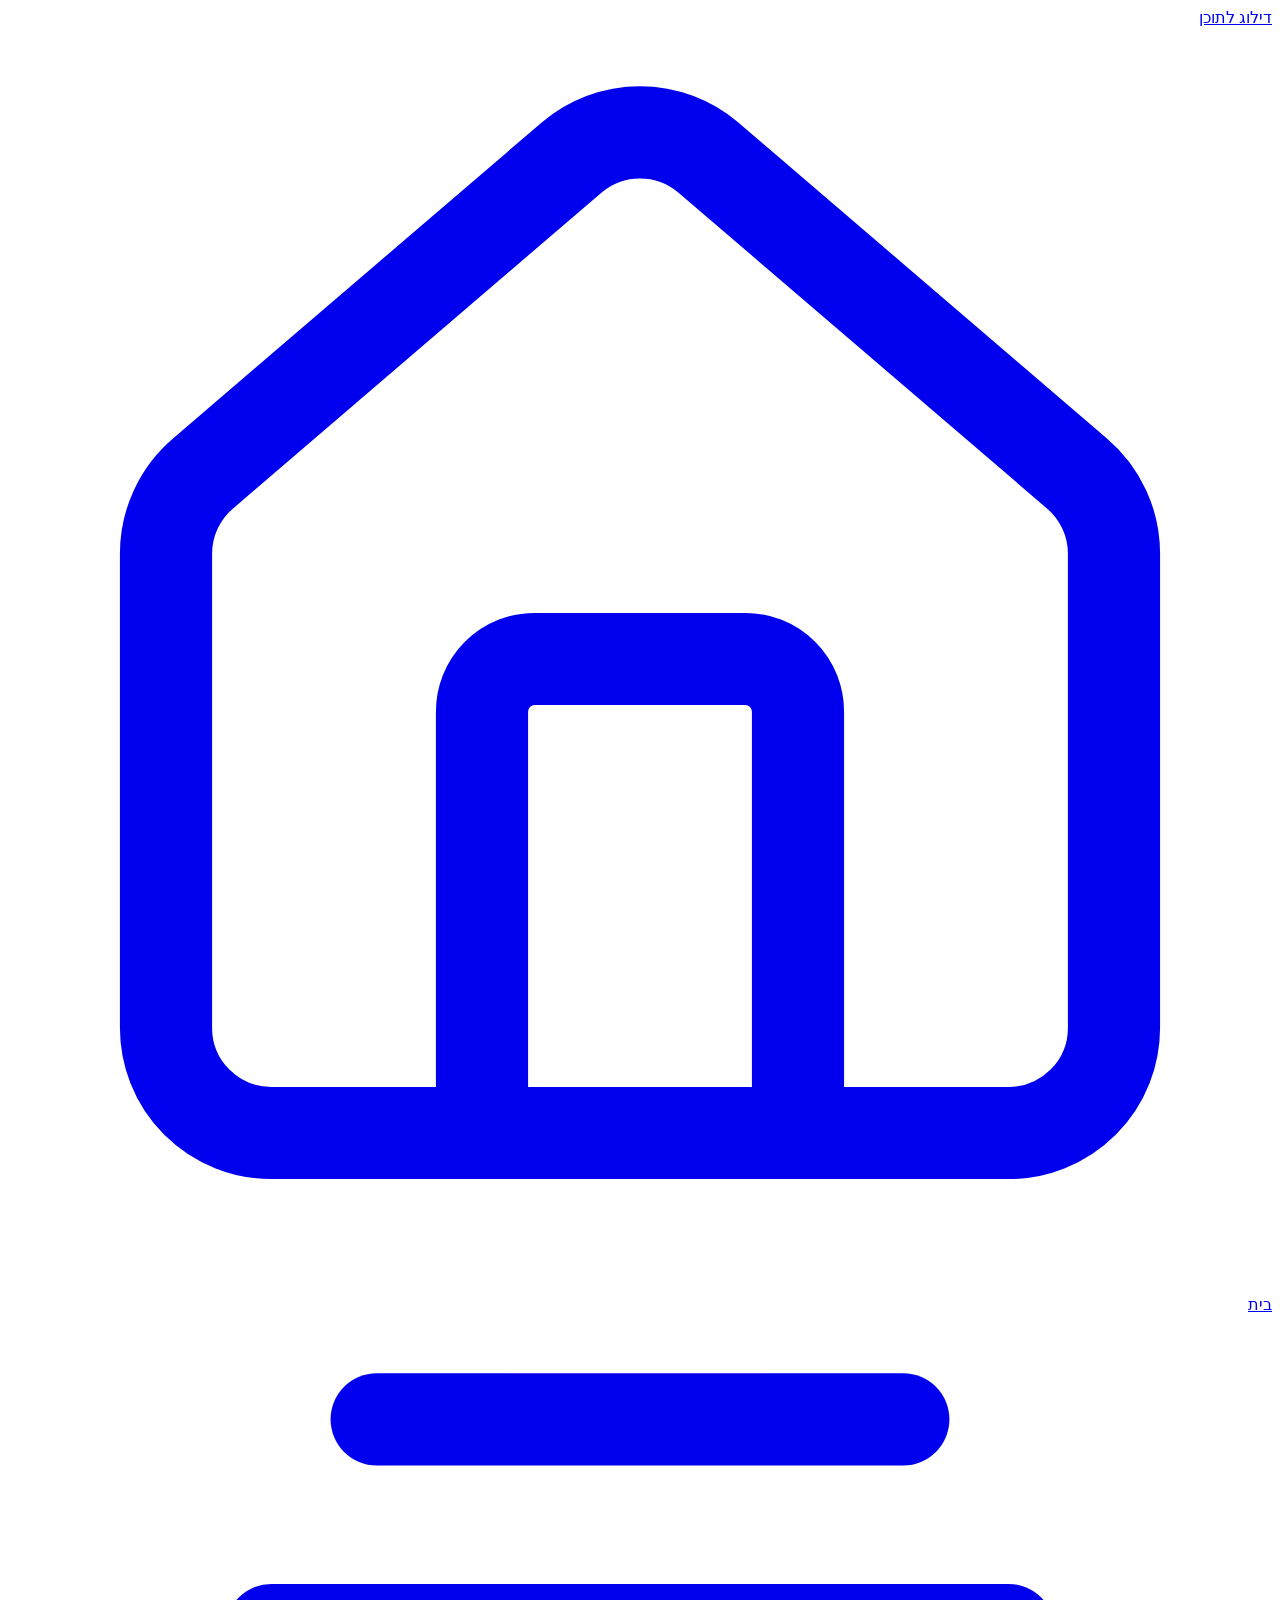
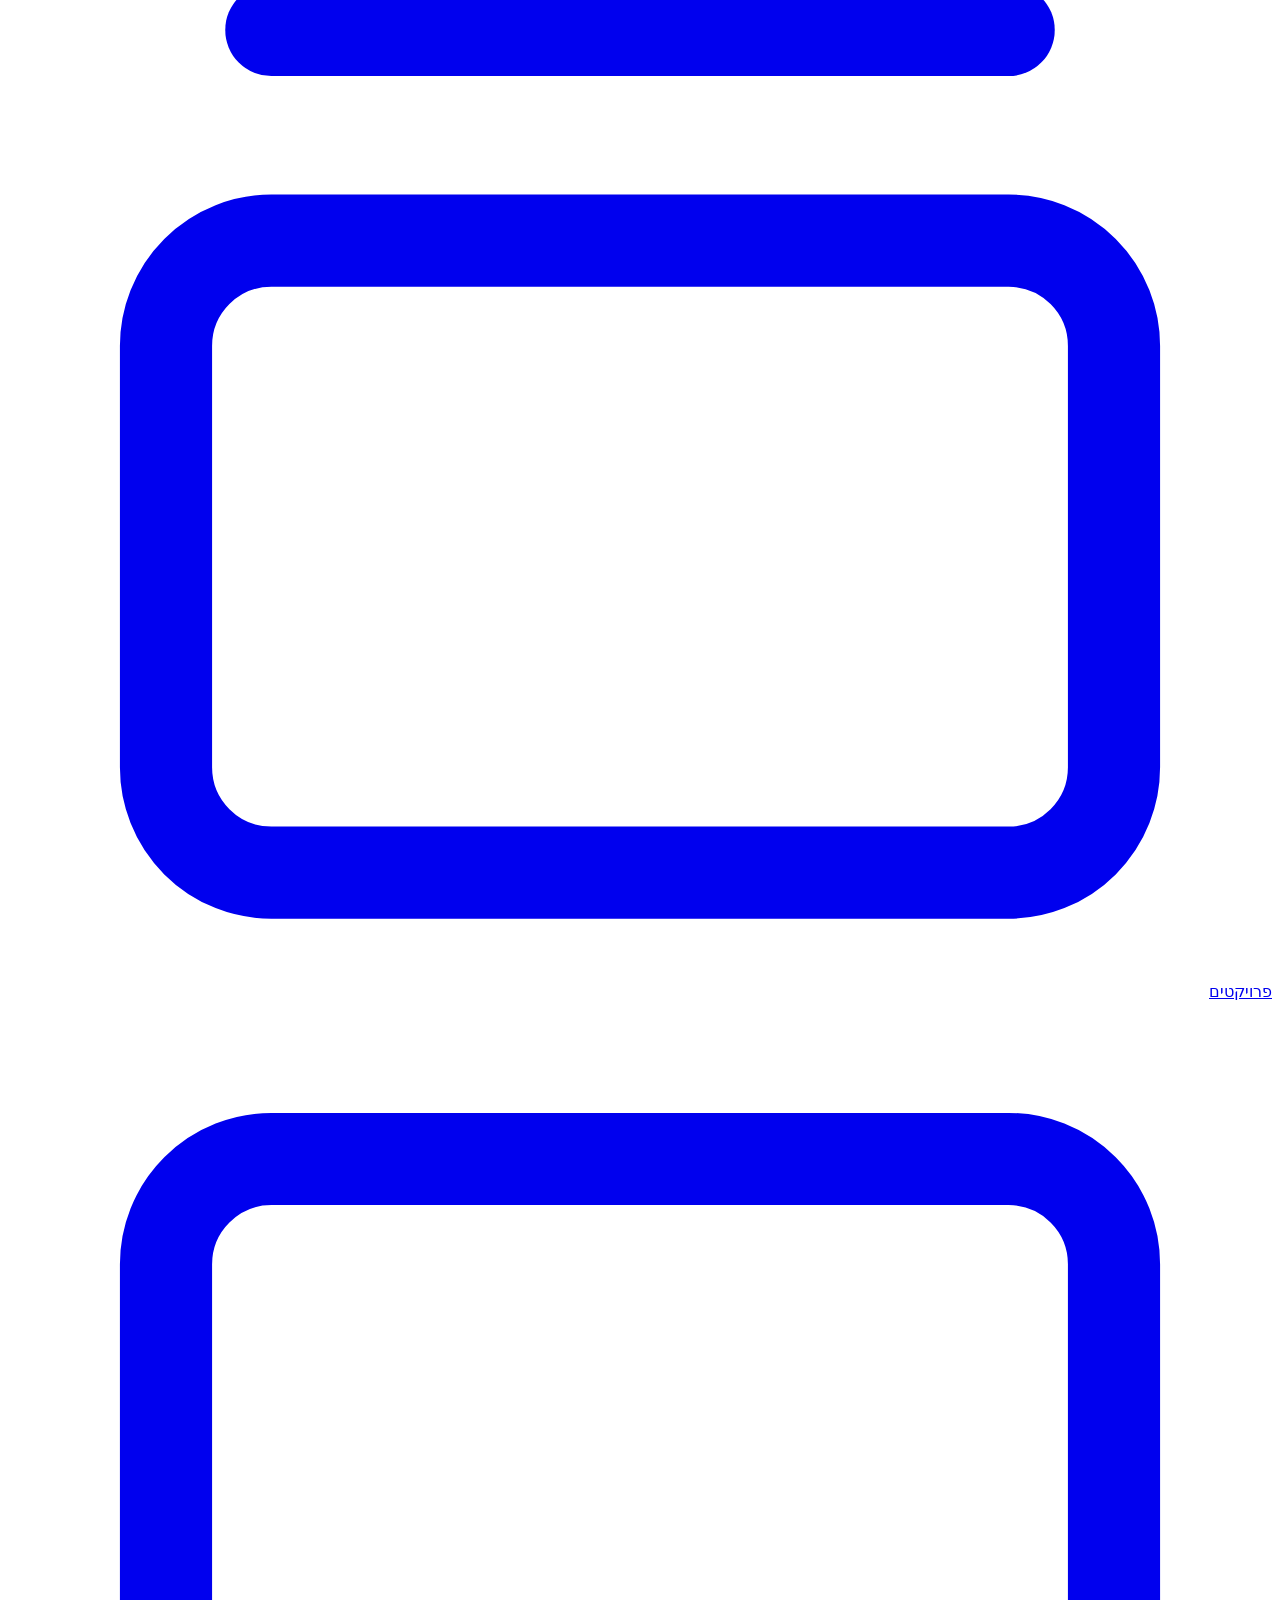
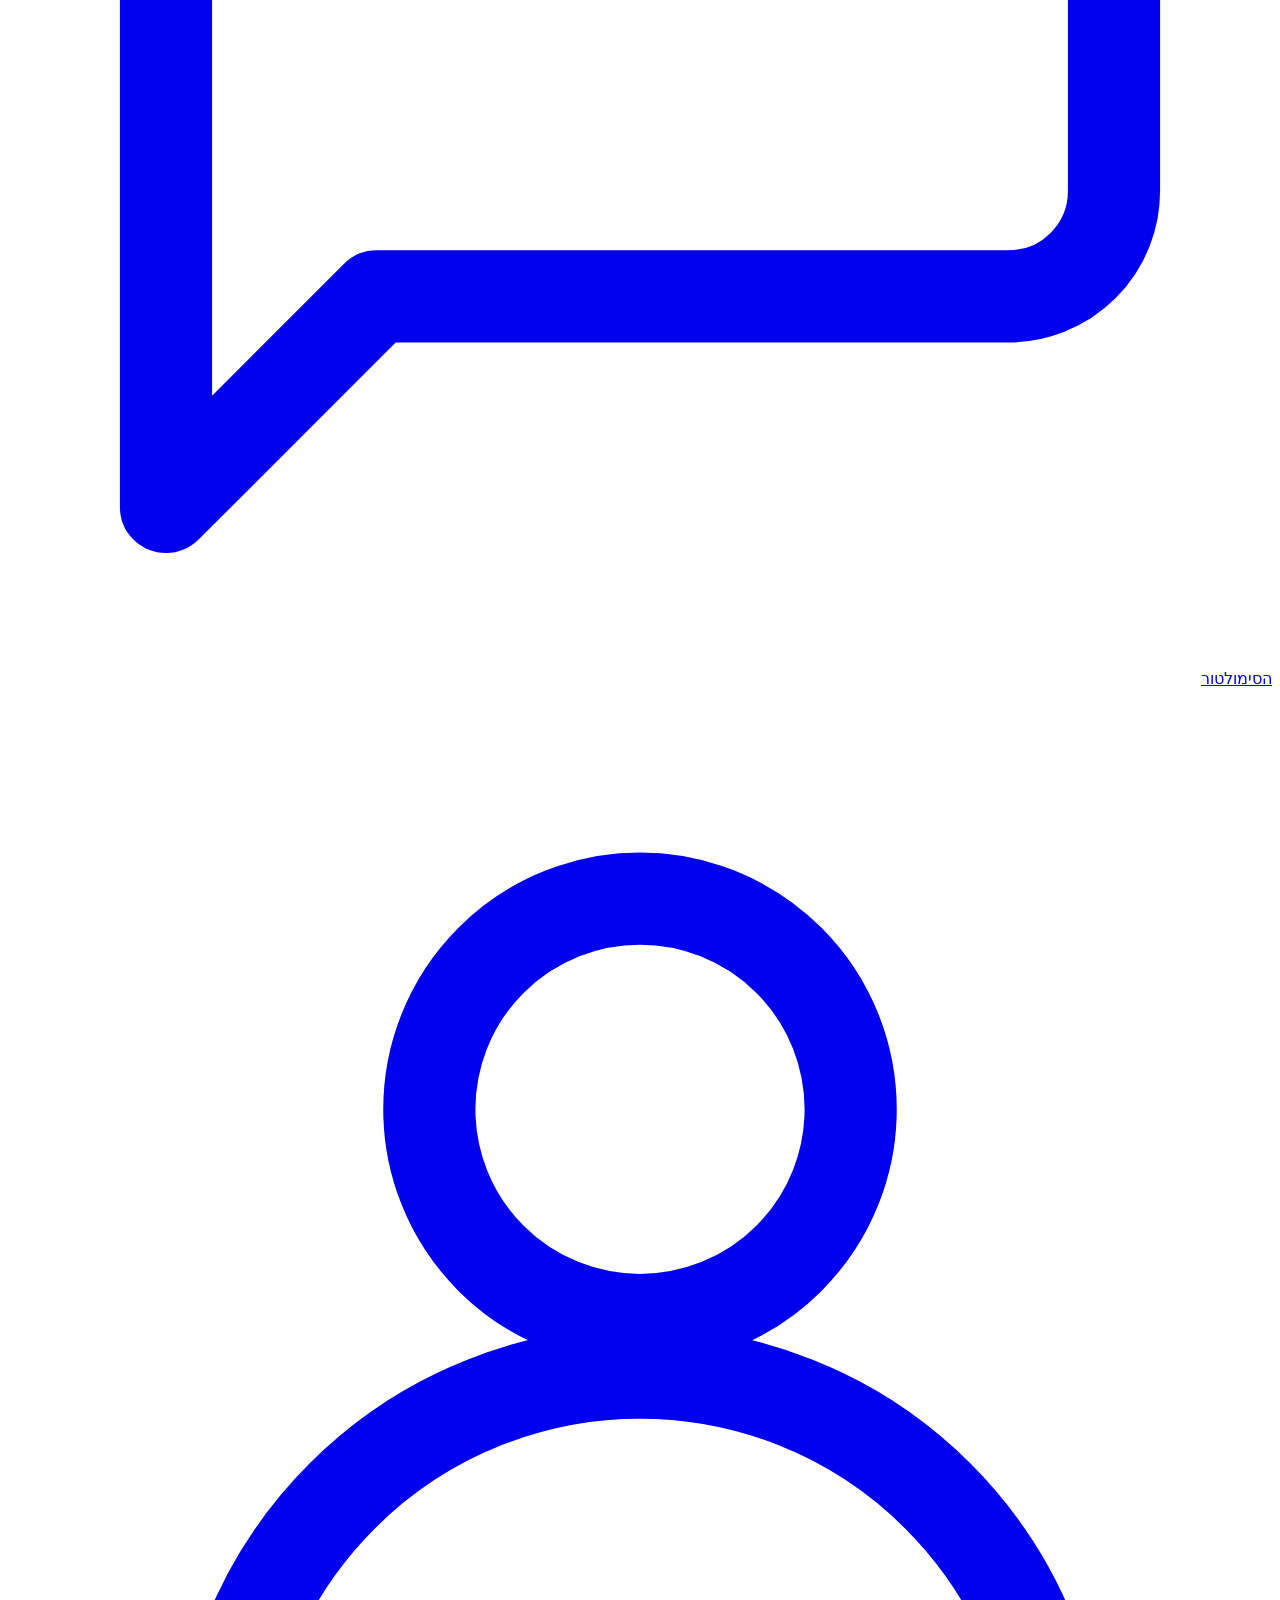
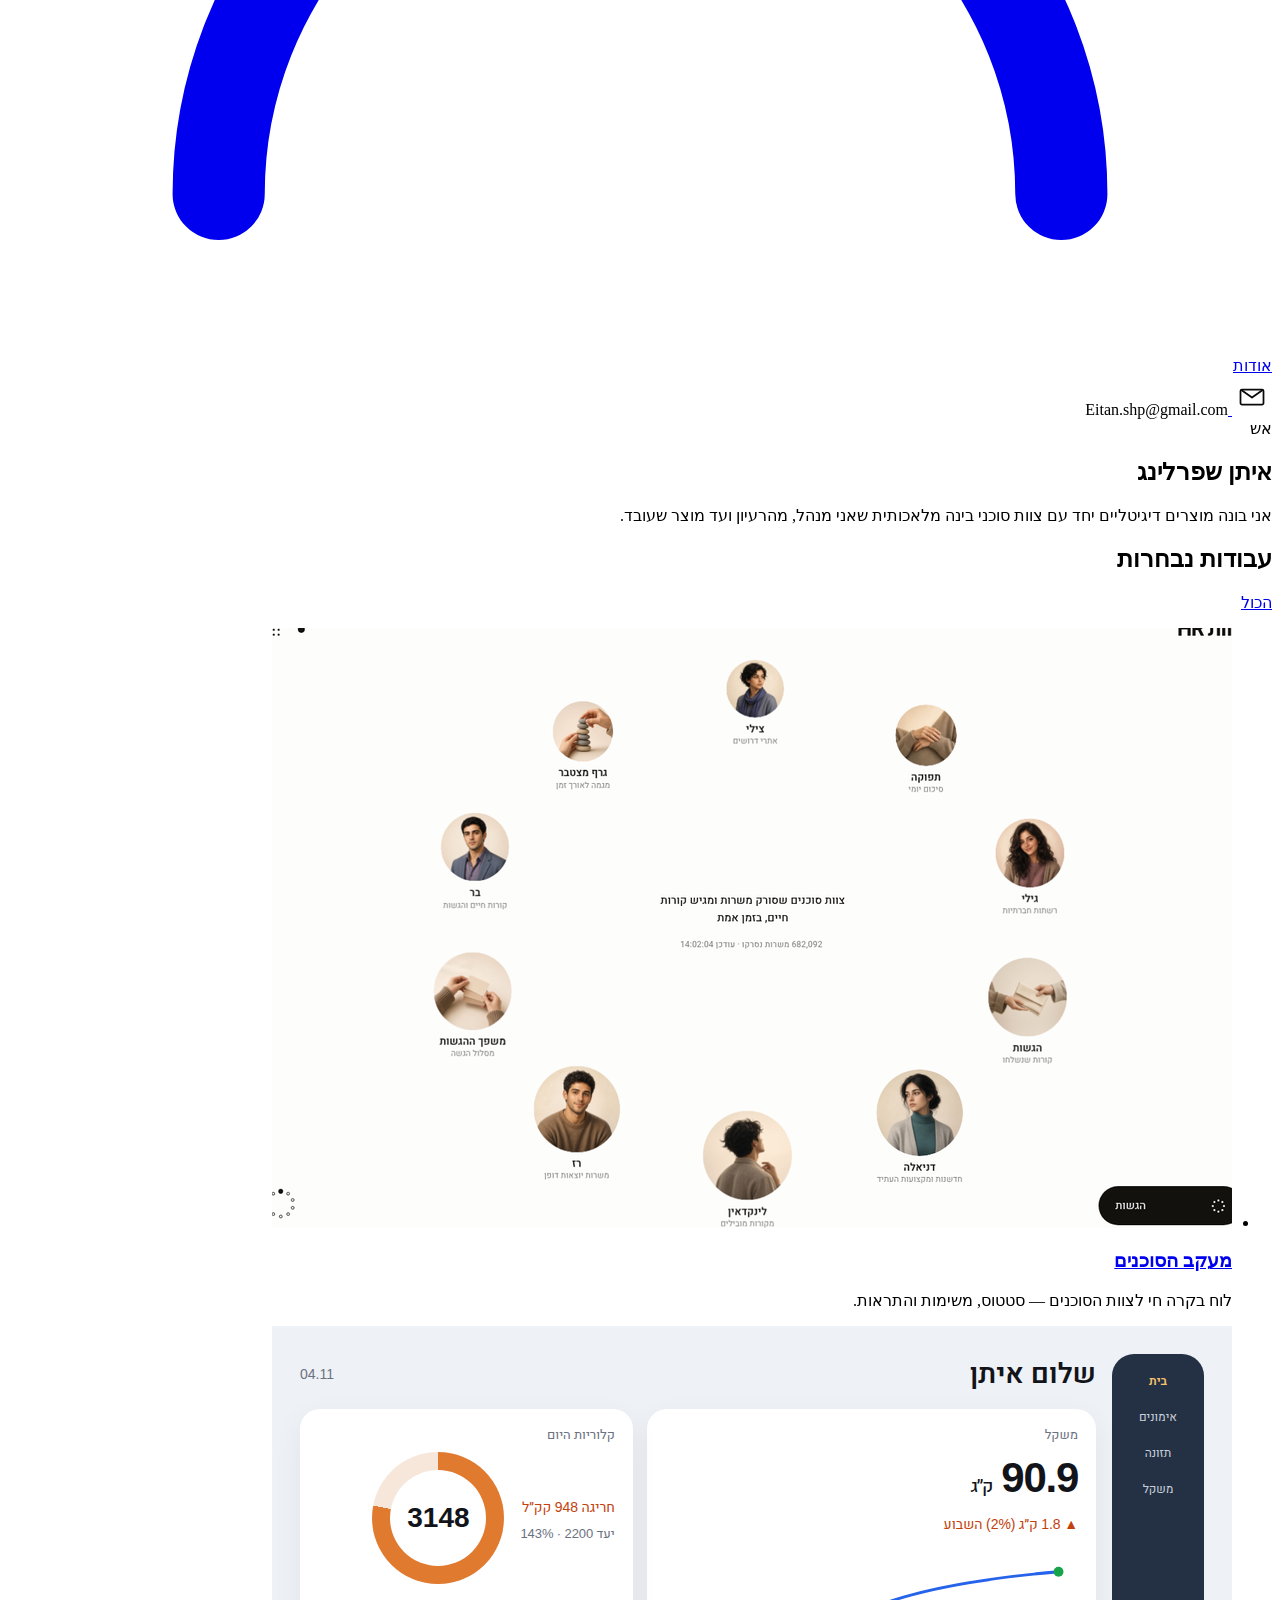
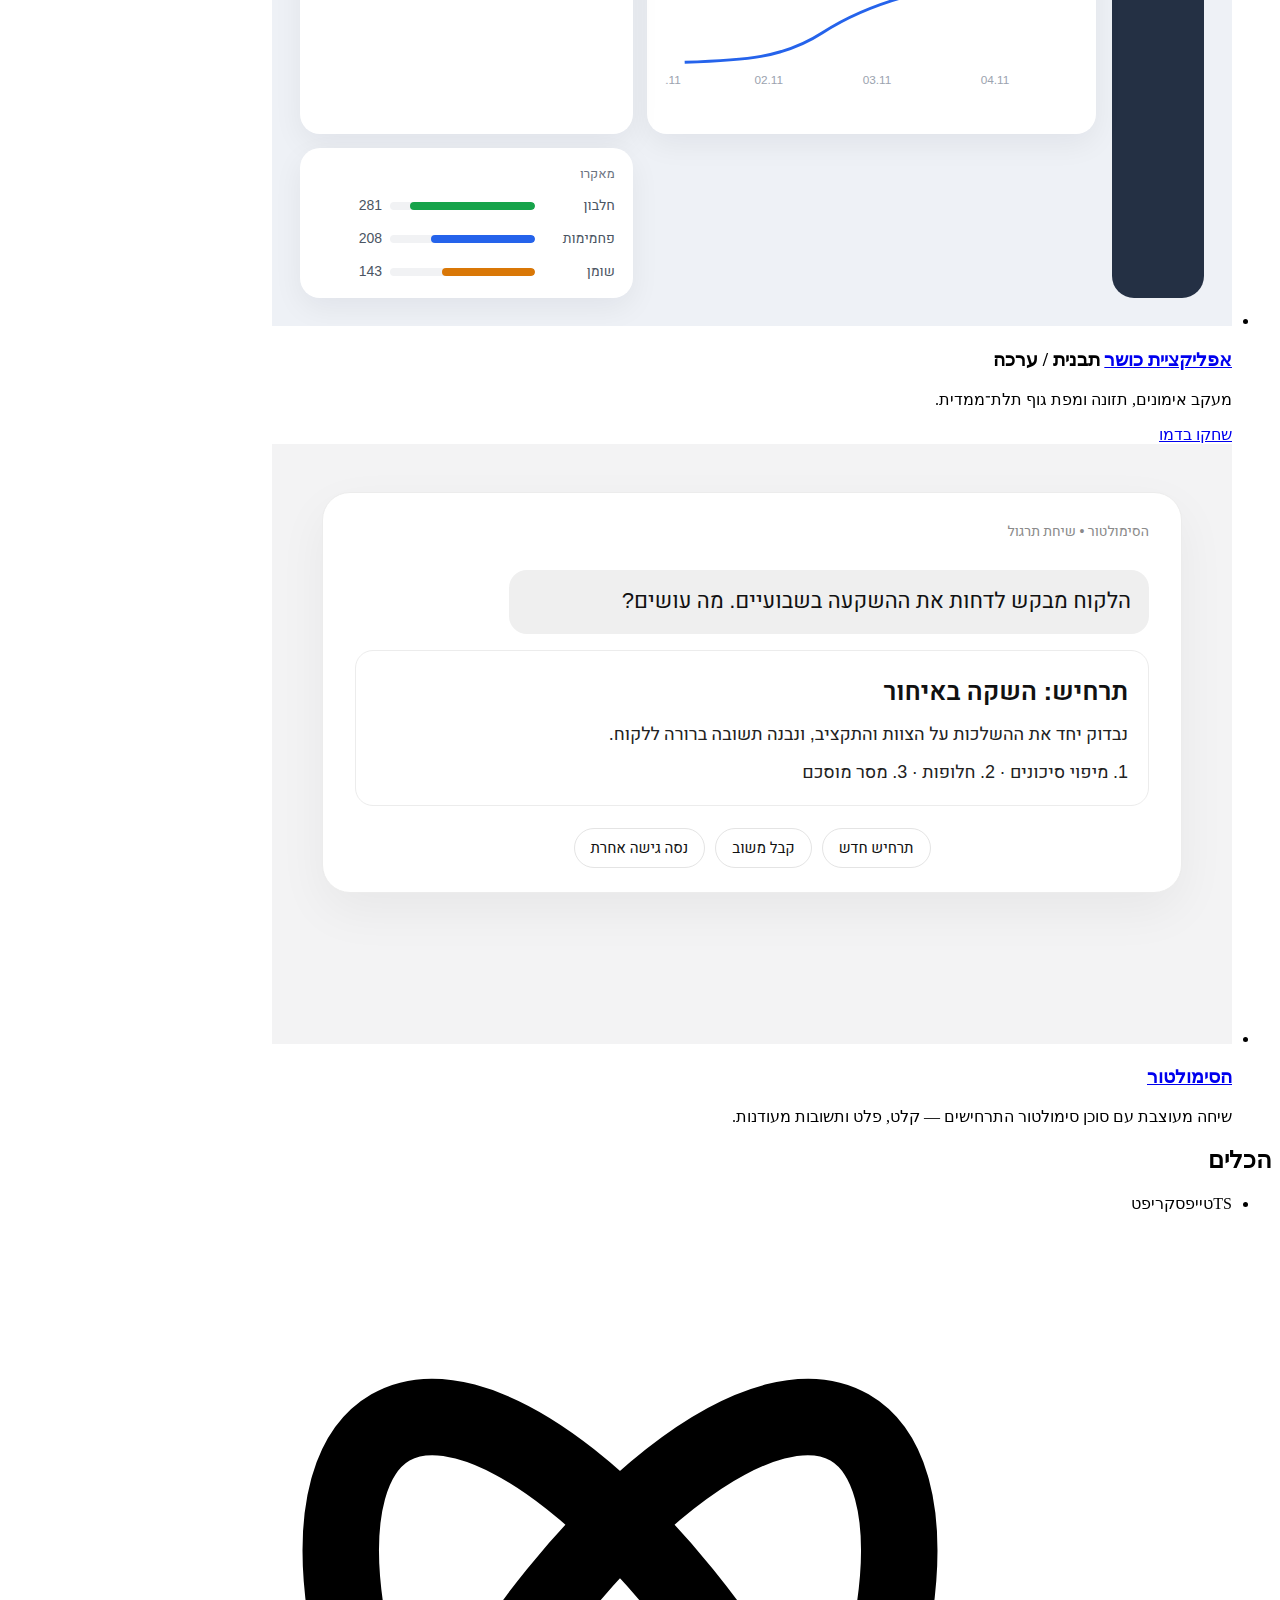
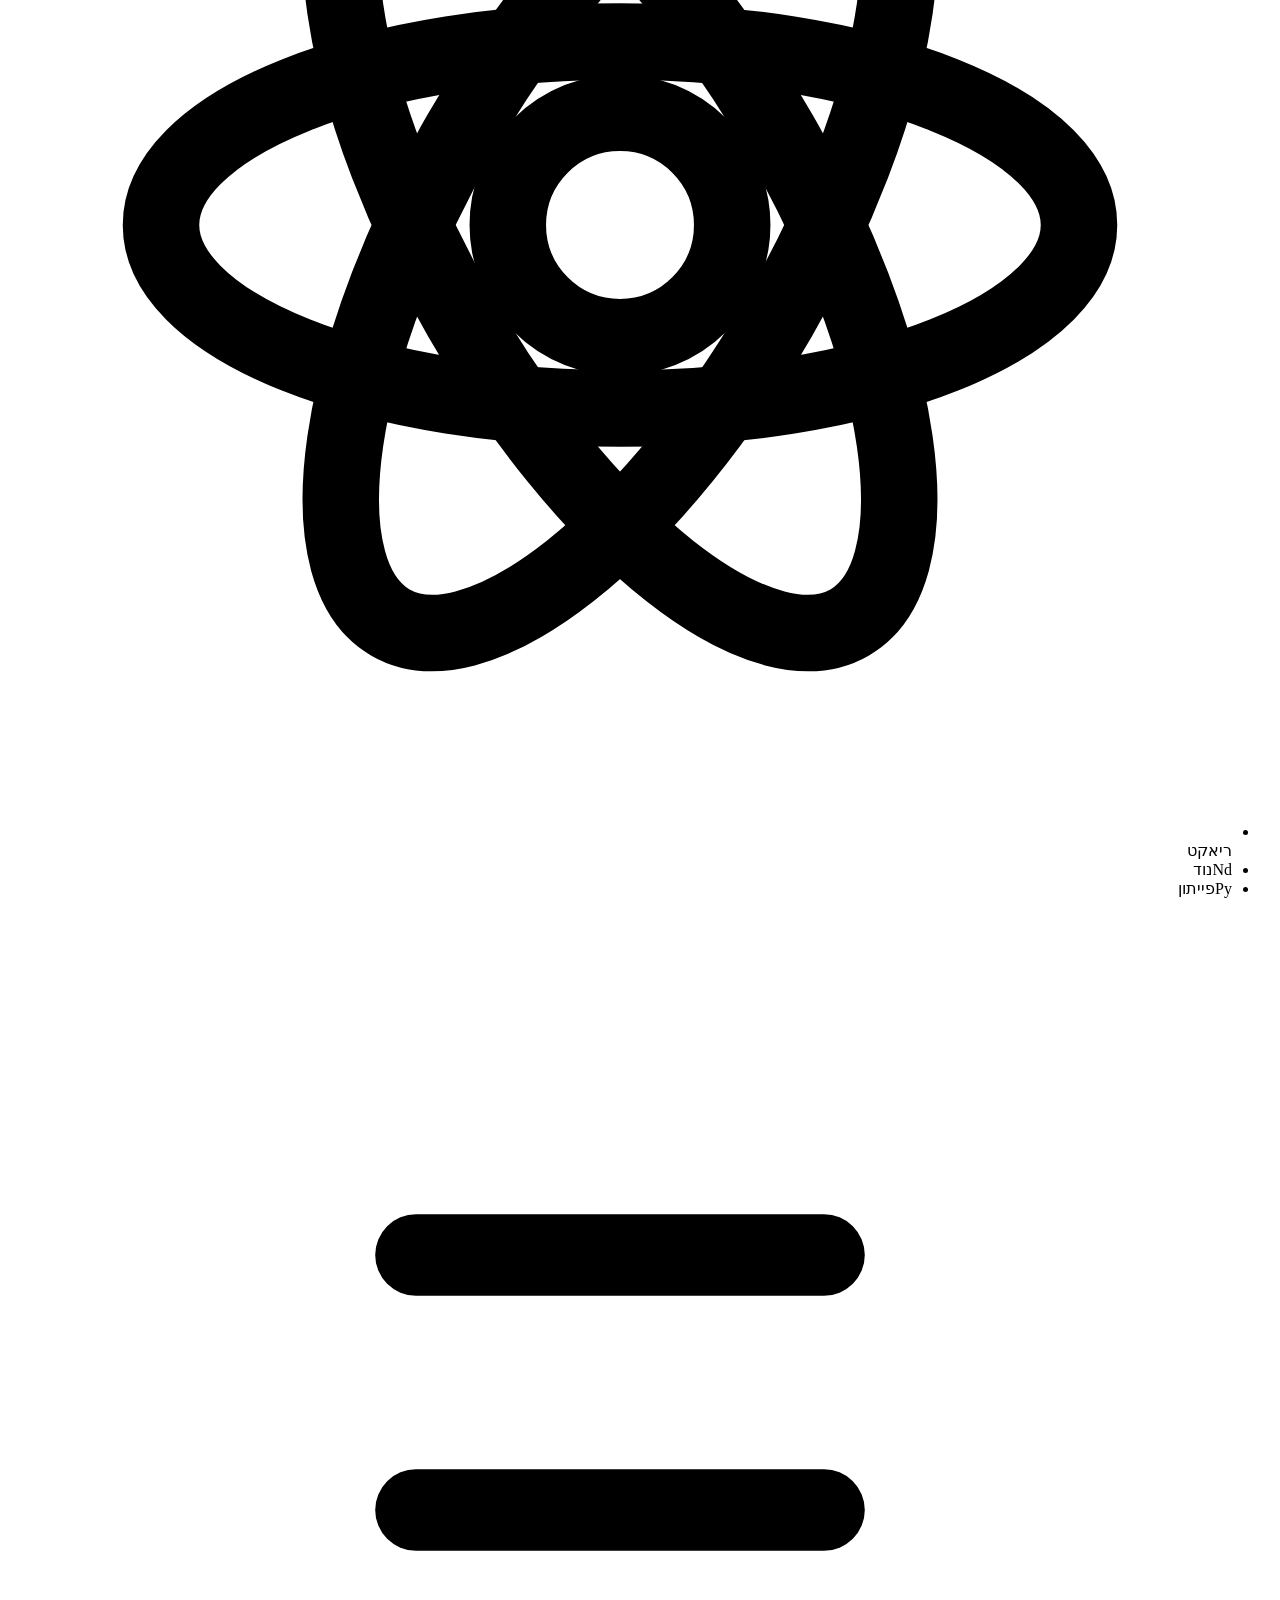
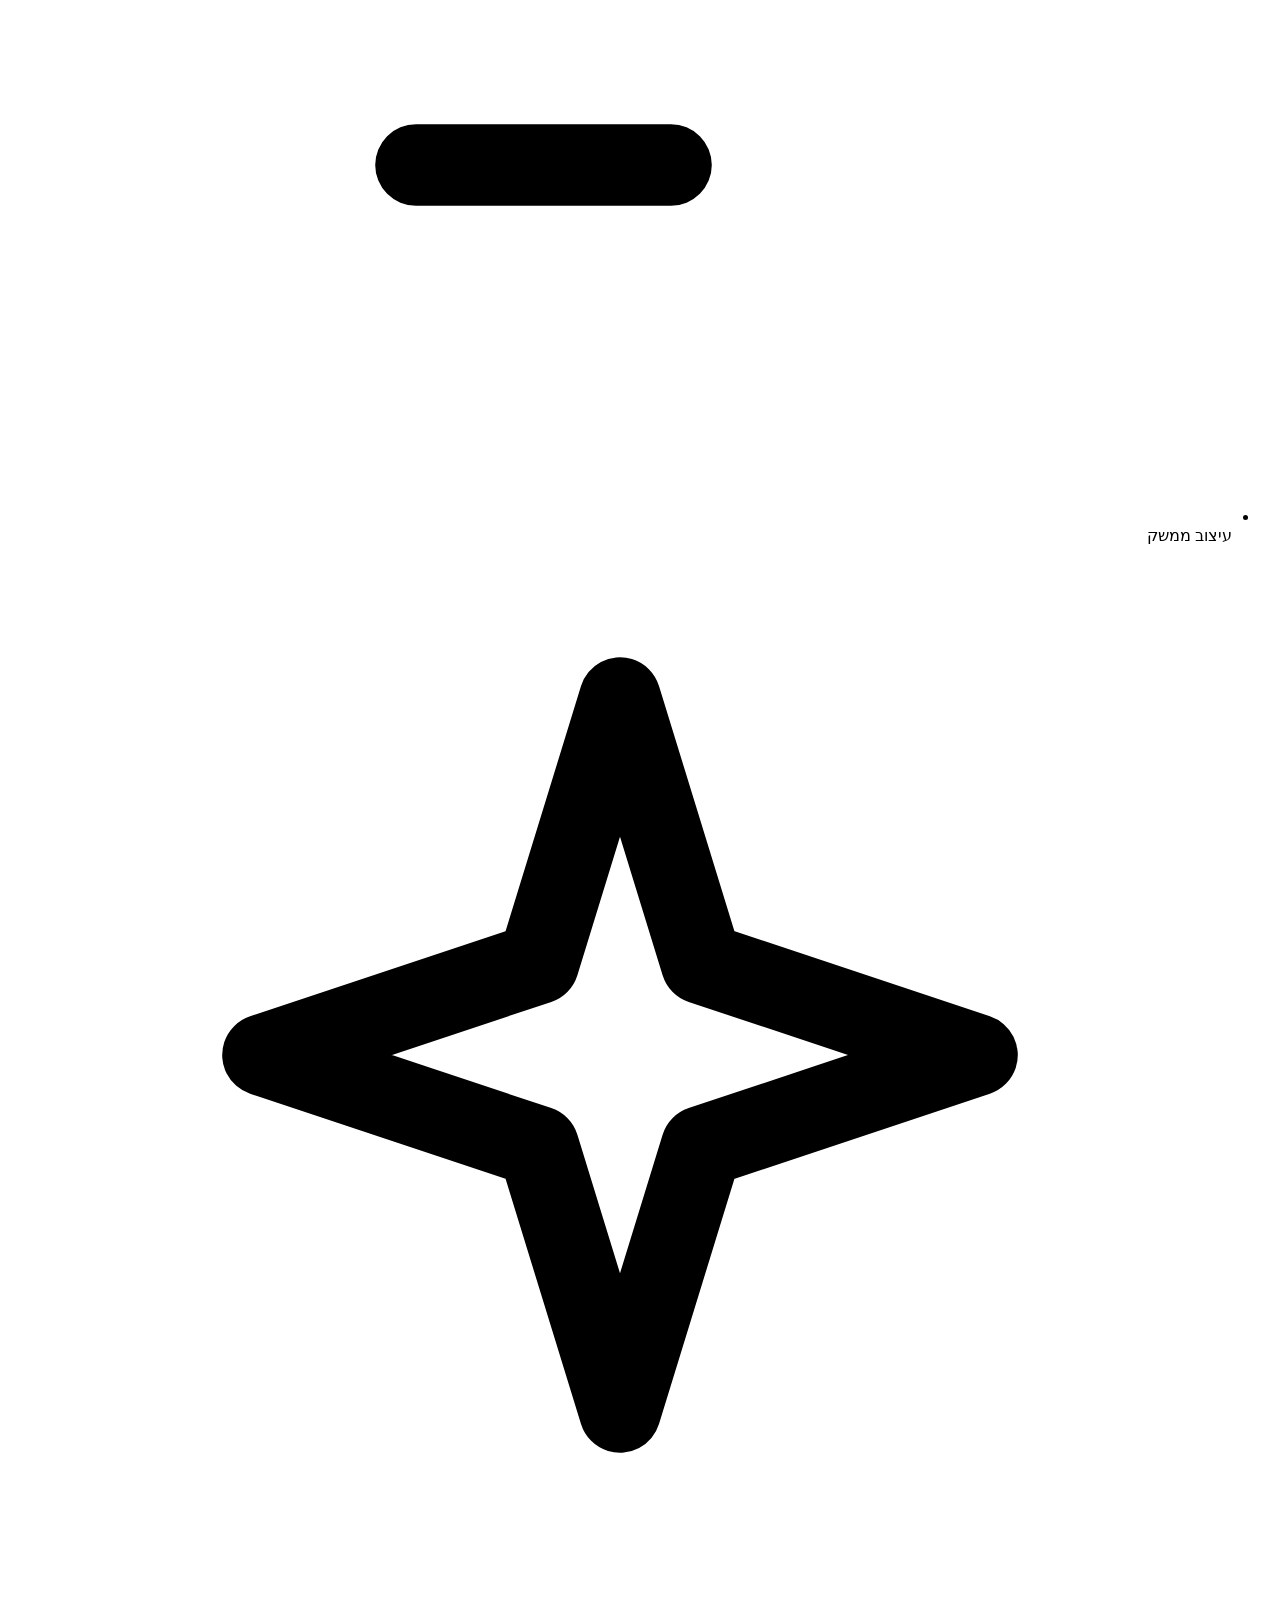
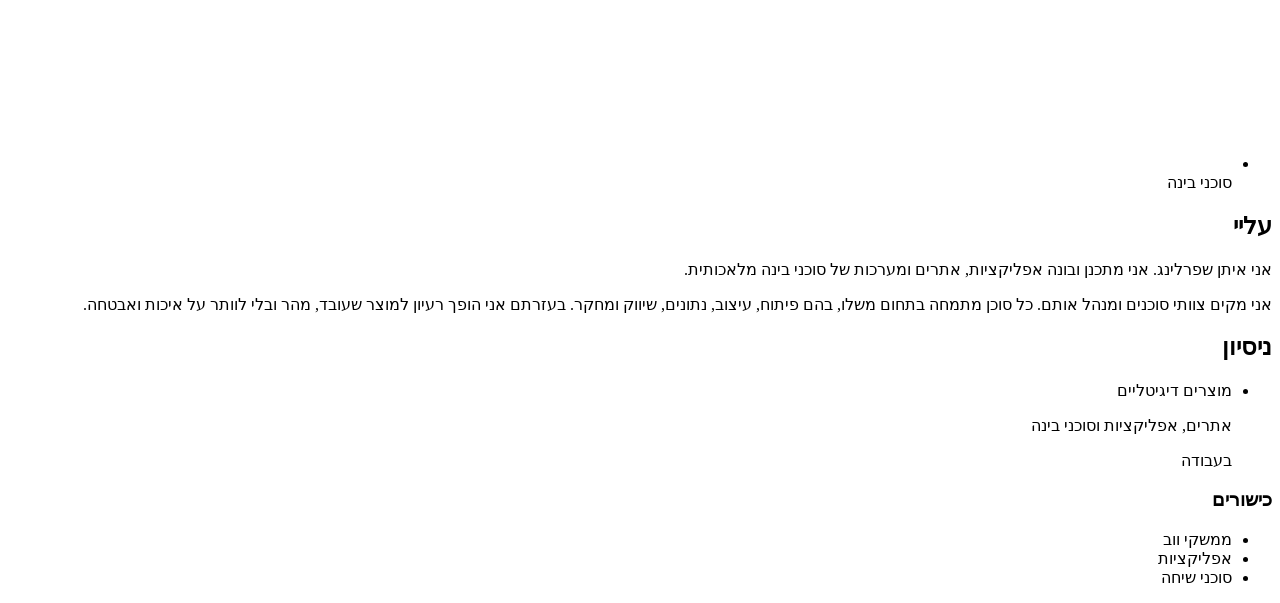
==== index.html @ bb1f28a6 "Widen layout from 900px and swap the header mail icon Use the approved white rounded-square mail mar" ====
<!DOCTYPE html>
<html lang="he" dir="rtl">
<head>
  <meta charset="utf-8">
  <meta name="viewport" content="width=device-width, initial-scale=1">
  <title>איתן שפרלינג</title>
  <meta name="description" content="אני בונה מוצרים דיגיטליים יחד עם צוות סוכני בינה מלאכותית שאני מנהל, מהרעיון ועד מוצר שעובד.">
  <meta name="theme-color" content="#FAFAFA">
  <link rel="icon" href="favicon.svg" type="image/svg+xml">
  <script type="module" crossorigin src="/eitan-portfolio/assets/main-FEd6vdPr.js"></script>
  <link rel="stylesheet" crossorigin href="/eitan-portfolio/assets/main-DhskSQYb.css">
</head>
<body>
<a class="skip" href="#content">דילוג לתוכן</a>
<header class="site-header">
  <nav class="nav wrap" aria-label="ראשי">
    <div class="nav-group"><a class="nav-btn" href="./" aria-label="בית" aria-current="page"><svg viewBox="0 0 24 24" aria-hidden="true" fill="none" stroke="currentColor" stroke-width="1.75" stroke-linecap="round" stroke-linejoin="round"><path d="M15 21v-8a1 1 0 0 0-1-1h-4a1 1 0 0 0-1 1v8"/><path d="M3 10a2 2 0 0 1 .709-1.528l7-6a2 2 0 0 1 2.582 0l7 6A2 2 0 0 1 21 10v9a2 2 0 0 1-2 2H5a2 2 0 0 1-2-2z"/></svg><span class="tip" role="tooltip">בית</span></a><a class="nav-btn" href="projects/" aria-label="פרויקטים"><svg viewBox="0 0 24 24" aria-hidden="true" fill="none" stroke="currentColor" stroke-width="1.75" stroke-linecap="round" stroke-linejoin="round"><path d="M7 2h10"/><path d="M5 6h14"/><rect x="3" y="10" width="18" height="12" rx="2"/></svg><span class="tip" role="tooltip">פרויקטים</span></a><a class="nav-btn" href="simulator/" aria-label="הסימולטור"><svg viewBox="0 0 24 24" aria-hidden="true" fill="none" stroke="currentColor" stroke-width="1.75" stroke-linecap="round" stroke-linejoin="round"><path d="M21 15a2 2 0 0 1-2 2H7l-4 4V5a2 2 0 0 1 2-2h14a2 2 0 0 1 2 2z"/></svg><span class="tip" role="tooltip">הסימולטור</span></a><a class="nav-btn" href="about/" aria-label="אודות"><svg viewBox="0 0 24 24" aria-hidden="true" fill="none" stroke="currentColor" stroke-width="1.75" stroke-linecap="round" stroke-linejoin="round"><circle cx="12" cy="8" r="4"/><path d="M20 21a8 8 0 0 0-16 0"/></svg><span class="tip" role="tooltip">אודות</span></a></div>
    <div class="contact">
      <a class="contact-mail" data-contact href="mailto:Eitan.shp@gmail.com" aria-label="שליחת מייל">
        <svg xmlns="http://www.w3.org/2000/svg" width="40" height="40" viewBox="0 0 40 40" role="img" aria-hidden="true">
          <rect width="40" height="40" rx="12" fill="#FFFFFF"/>
          <path d="M10 14.5h20a1.5 1.5 0 0 1 1.5 1.5v12a1.5 1.5 0 0 1-1.5 1.5H10A1.5 1.5 0 0 1 8.5 28V16a1.5 1.5 0 0 1 1.5-1.5z" fill="none" stroke="#0A0A0A" stroke-width="1.75" stroke-linejoin="round"/>
          <path d="M10 15.5 20 22.5 30 15.5" fill="none" stroke="#0A0A0A" stroke-width="1.75" stroke-linecap="round" stroke-linejoin="round"/>
        </svg>
      </a>
      <span class="contact-email">Eitan.shp@gmail.com</span>
    </div>
  </nav>
</header>
<main id="content">
  <section class="hero wrap">
    <div class="monogram" aria-hidden="true">אש</div>
    <div class="hero-copy">
      <h1>איתן שפרלינג</h1>
      <p class="lede">אני בונה מוצרים דיגיטליים יחד עם צוות סוכני בינה מלאכותית שאני מנהל, מהרעיון ועד מוצר שעובד.</p>
    </div>
  </section>
  <section class="section wrap" id="work" aria-labelledby="work-title">
    <div class="section-head">
      <h2 id="work-title">עבודות נבחרות</h2>
      <a class="link" href="projects/">הכול</a>
    </div>
    <ul class="cards">
      <li class="card">
        <a class="card-media" href="projects/tracker/" data-tracker>
          <img src="covers/cover-agents.png" width="960" height="600" alt="מסך הבית של לוח מעקב הסוכנים">
        </a>
        <div class="card-copy">
          <h3><a href="projects/tracker/" data-tracker>מעקב הסוכנים</a></h3>
          <p>לוח בקרה חי לצוות הסוכנים — סטטוס, משימות והתראות.</p>
        </div>
      </li>
      <li class="card">
        <a class="card-media" href="fitness/">
          <img src="covers/cover-fitness.png" width="960" height="600" alt="מסך הבית של אפליקציית הכושר">
        </a>
        <div class="card-copy">
          <h3><a href="fitness/">אפליקציית כושר</a> <span class="badge">תבנית / ערכה</span></h3>
          <p>מעקב אימונים, תזונה ומפת גוף תלת־ממדית.</p>
          <a class="demo-link" href="fitness/">שחקו בדמו</a>
        </div>
      </li>
      <li class="card">
        <a class="card-media" href="simulator/">
          <img src="covers/cover-simulator.png" width="960" height="600" alt="מוקאפ של שיחת הסימולטור">
        </a>
        <div class="card-copy">
          <h3><a href="simulator/">הסימולטור</a></h3>
          <p>שיחה מעוצבת עם סוכן סימולטור התרחישים — קלט, פלט ותשובות מעודנות.</p>
        </div>
      </li>
    </ul>
  </section>
  <section class="section wrap" aria-labelledby="stack-title">
    <h2 id="stack-title">הכלים</h2>
    <ul class="stack"><li class="tile" tabindex="0" aria-label="טייפסקריפט"><span class="mark">TS</span><span class="tip" role="tooltip">טייפסקריפט</span></li><li class="tile" tabindex="0" aria-label="ריאקט"><svg viewBox="0 0 24 24" aria-hidden="true" fill="none" stroke="currentColor" stroke-width="1.5"><circle cx="12" cy="12" r="2.2"/><ellipse cx="12" cy="12" rx="9" ry="3.6"/><ellipse cx="12" cy="12" rx="9" ry="3.6" transform="rotate(60 12 12)"/><ellipse cx="12" cy="12" rx="9" ry="3.6" transform="rotate(120 12 12)"/></svg><span class="tip" role="tooltip">ריאקט</span></li><li class="tile" tabindex="0" aria-label="נוד"><span class="mark">Nd</span><span class="tip" role="tooltip">נוד</span></li><li class="tile" tabindex="0" aria-label="פייתון"><span class="mark">Py</span><span class="tip" role="tooltip">פייתון</span></li><li class="tile" tabindex="0" aria-label="עיצוב ממשק"><svg viewBox="0 0 24 24" aria-hidden="true" fill="none" stroke="currentColor" stroke-width="1.6" stroke-linecap="round"><path d="M8 7h8M8 12h8M8 17h5"/></svg><span class="tip" role="tooltip">עיצוב ממשק</span></li><li class="tile" tabindex="0" aria-label="סוכני בינה"><svg viewBox="0 0 24 24" aria-hidden="true" fill="none" stroke="currentColor" stroke-width="1.6" stroke-linejoin="round"><path d="M12 3l1.6 5.2L19 10l-5.4 1.8L12 17l-1.6-5.2L5 10l5.4-1.8z"/></svg><span class="tip" role="tooltip">סוכני בינה</span></li></ul>
  </section>
  <section class="section wrap" id="about" aria-labelledby="about-title">
    <h2 id="about-title">עליי</h2>
    <div class="prose">
      <p>אני איתן שפרלינג. אני מתכנן ובונה אפליקציות, אתרים ומערכות של סוכני בינה מלאכותית.</p>
      <p>אני מקים צוותי סוכנים ומנהל אותם. כל סוכן מתמחה בתחום משלו, בהם פיתוח, עיצוב, נתונים, שיווק ומחקר. בעזרתם אני הופך רעיון למוצר שעובד, מהר ובלי לוותר על איכות ואבטחה.</p>
    </div>
  </section>
  <section class="section wrap" aria-labelledby="exp-title">
    <h2 id="exp-title">ניסיון</h2>
    <div class="split">
      <ul class="roles">
        <li>
          <p class="role-title">מוצרים דיגיטליים</p>
          <p class="role-meta">אתרים, אפליקציות וסוכני בינה</p>
          <p class="role-meta">בעבודה</p>
        </li>
      </ul>
      <div>
        <h3 class="skills-title">כישורים</h3>
        <ul class="skills">
          <li>ממשקי ווב</li>
          <li>אפליקציות</li>
          <li>סוכני שיחה</li>
        </ul>
      </div>
    </div>
  </section>
</main>
</body>
</html>
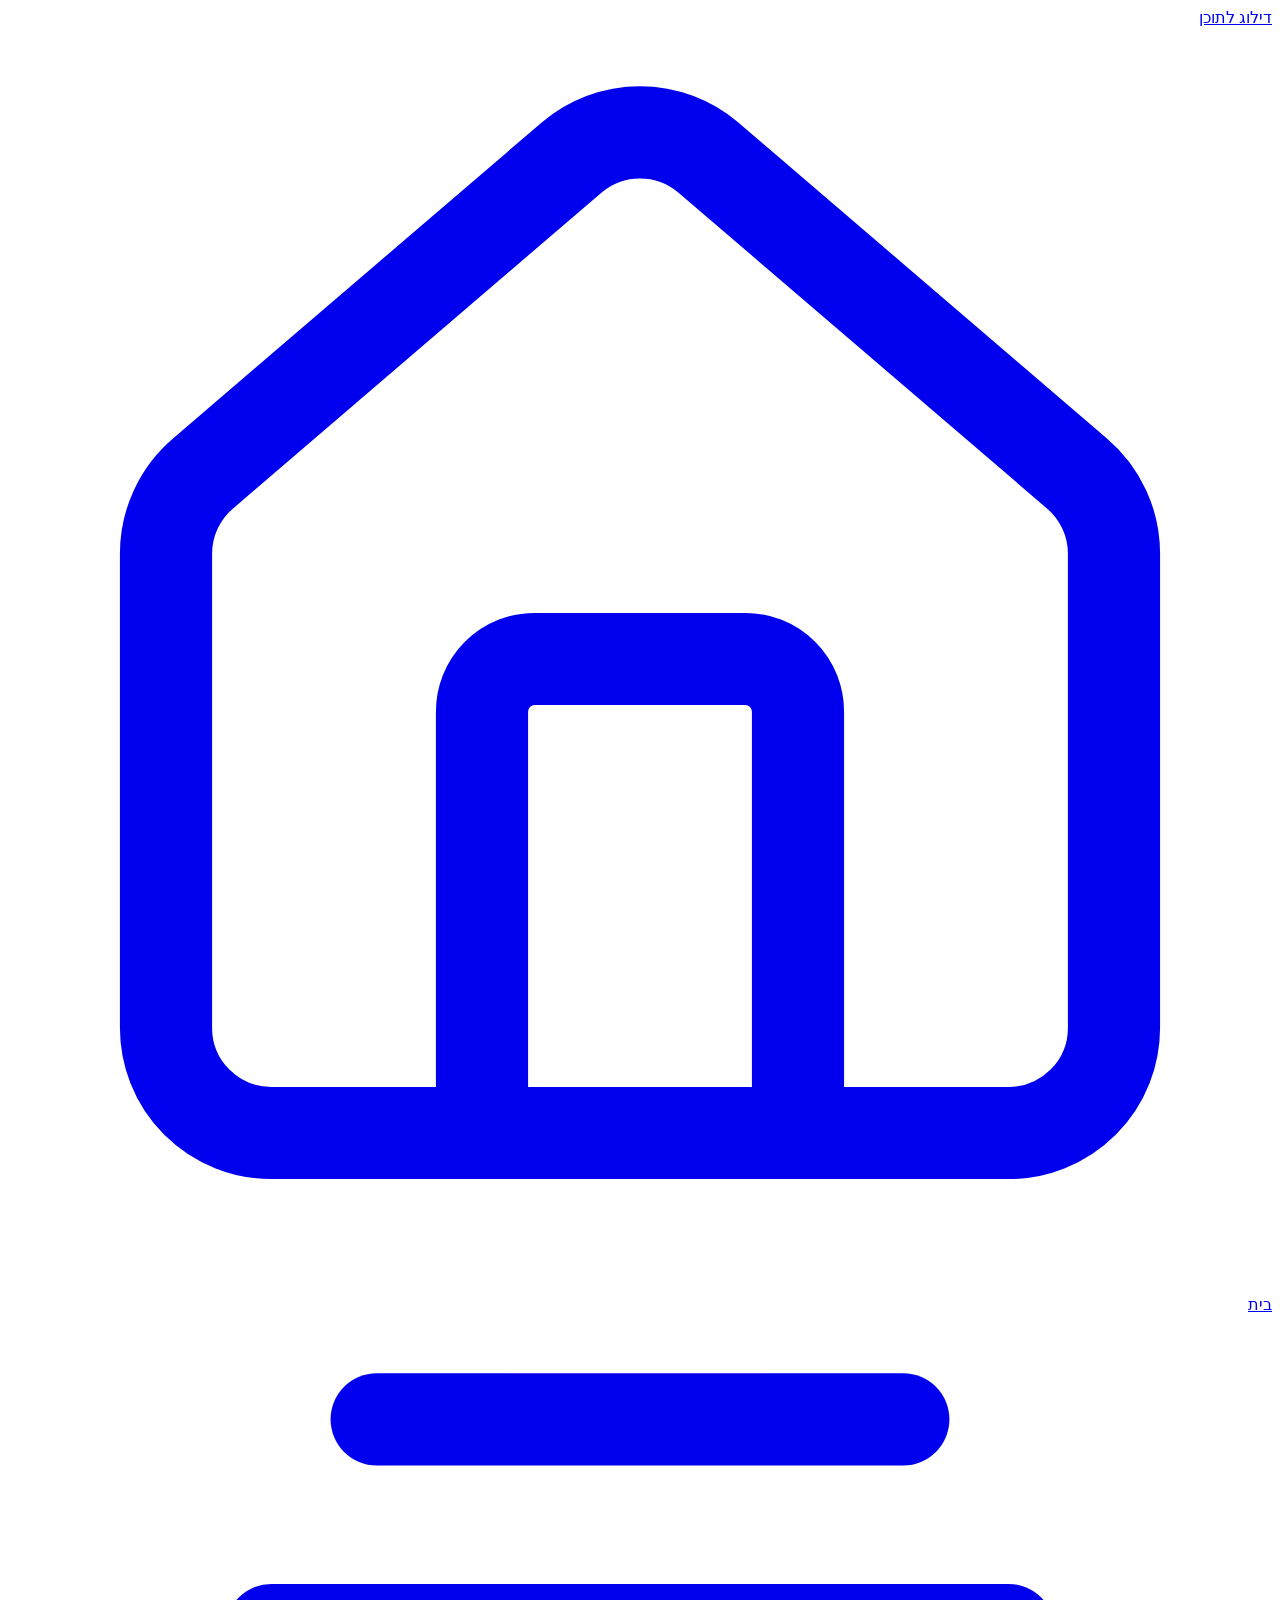
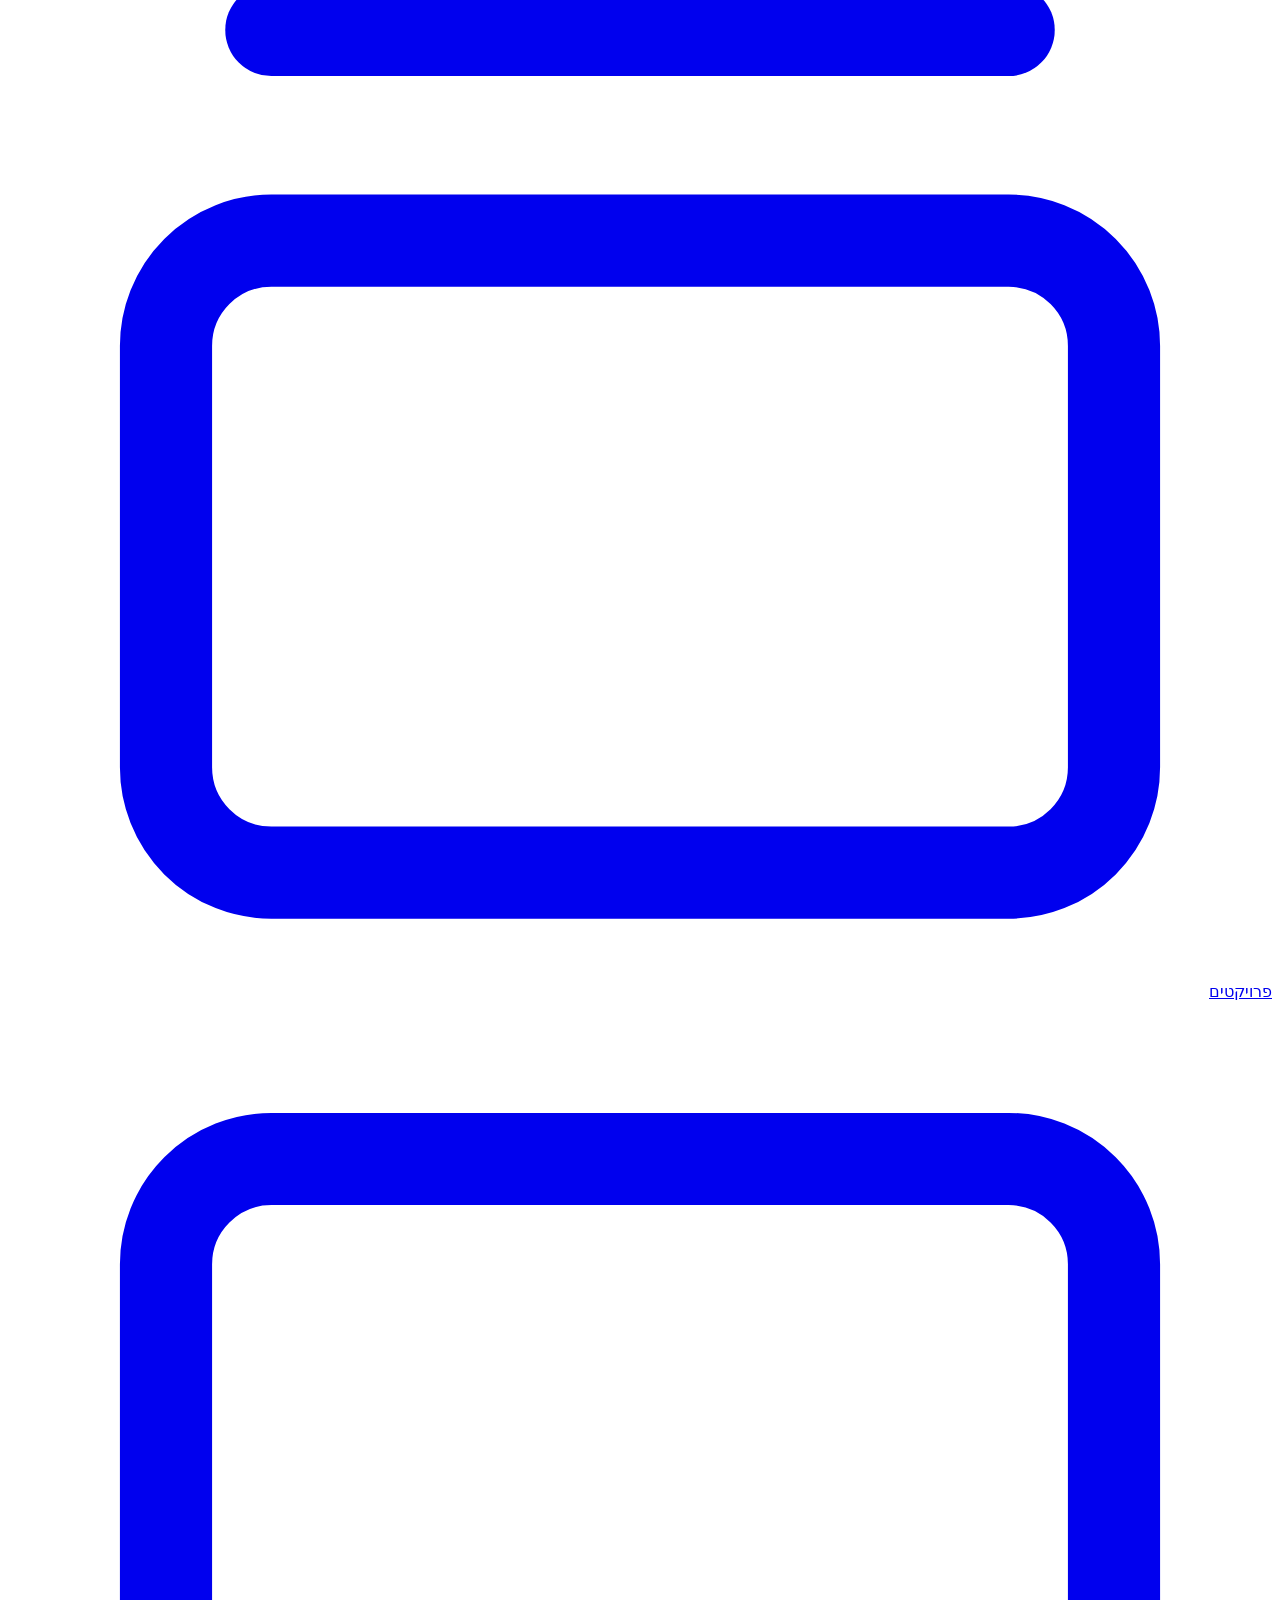
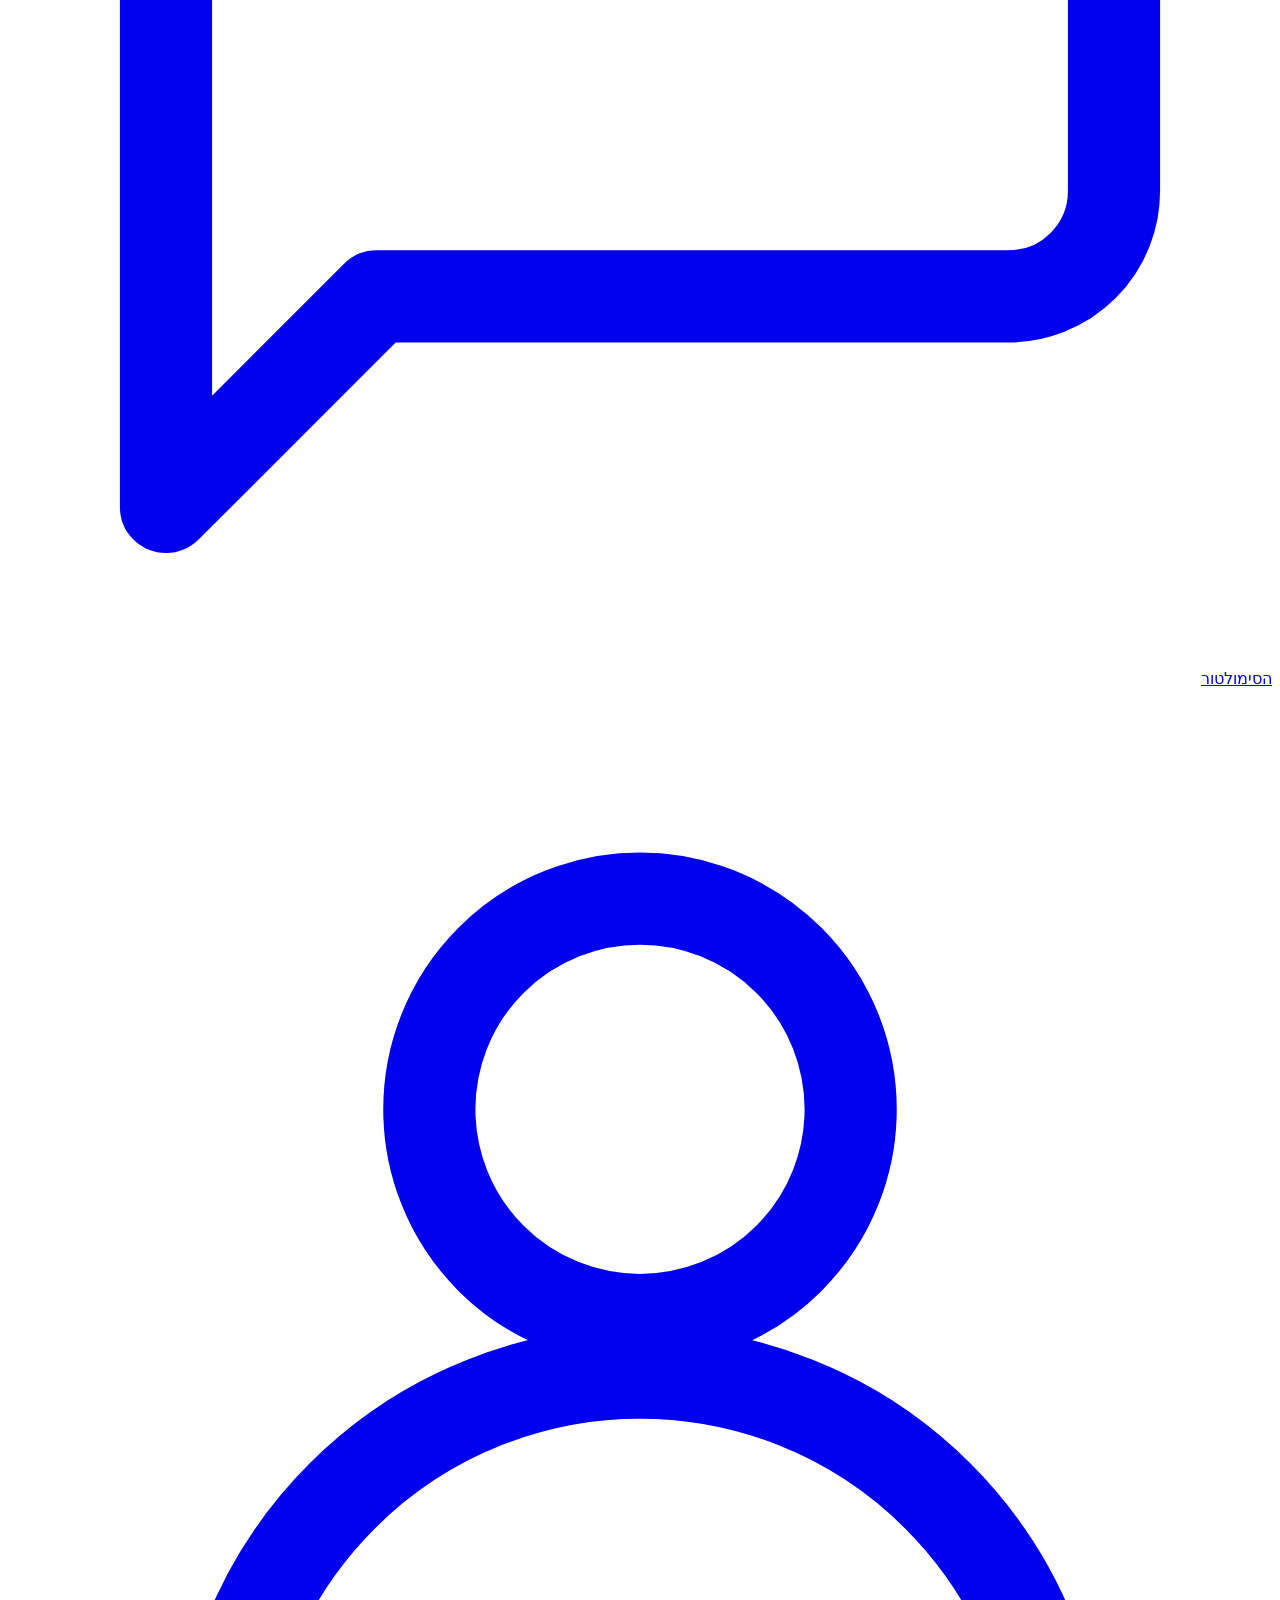
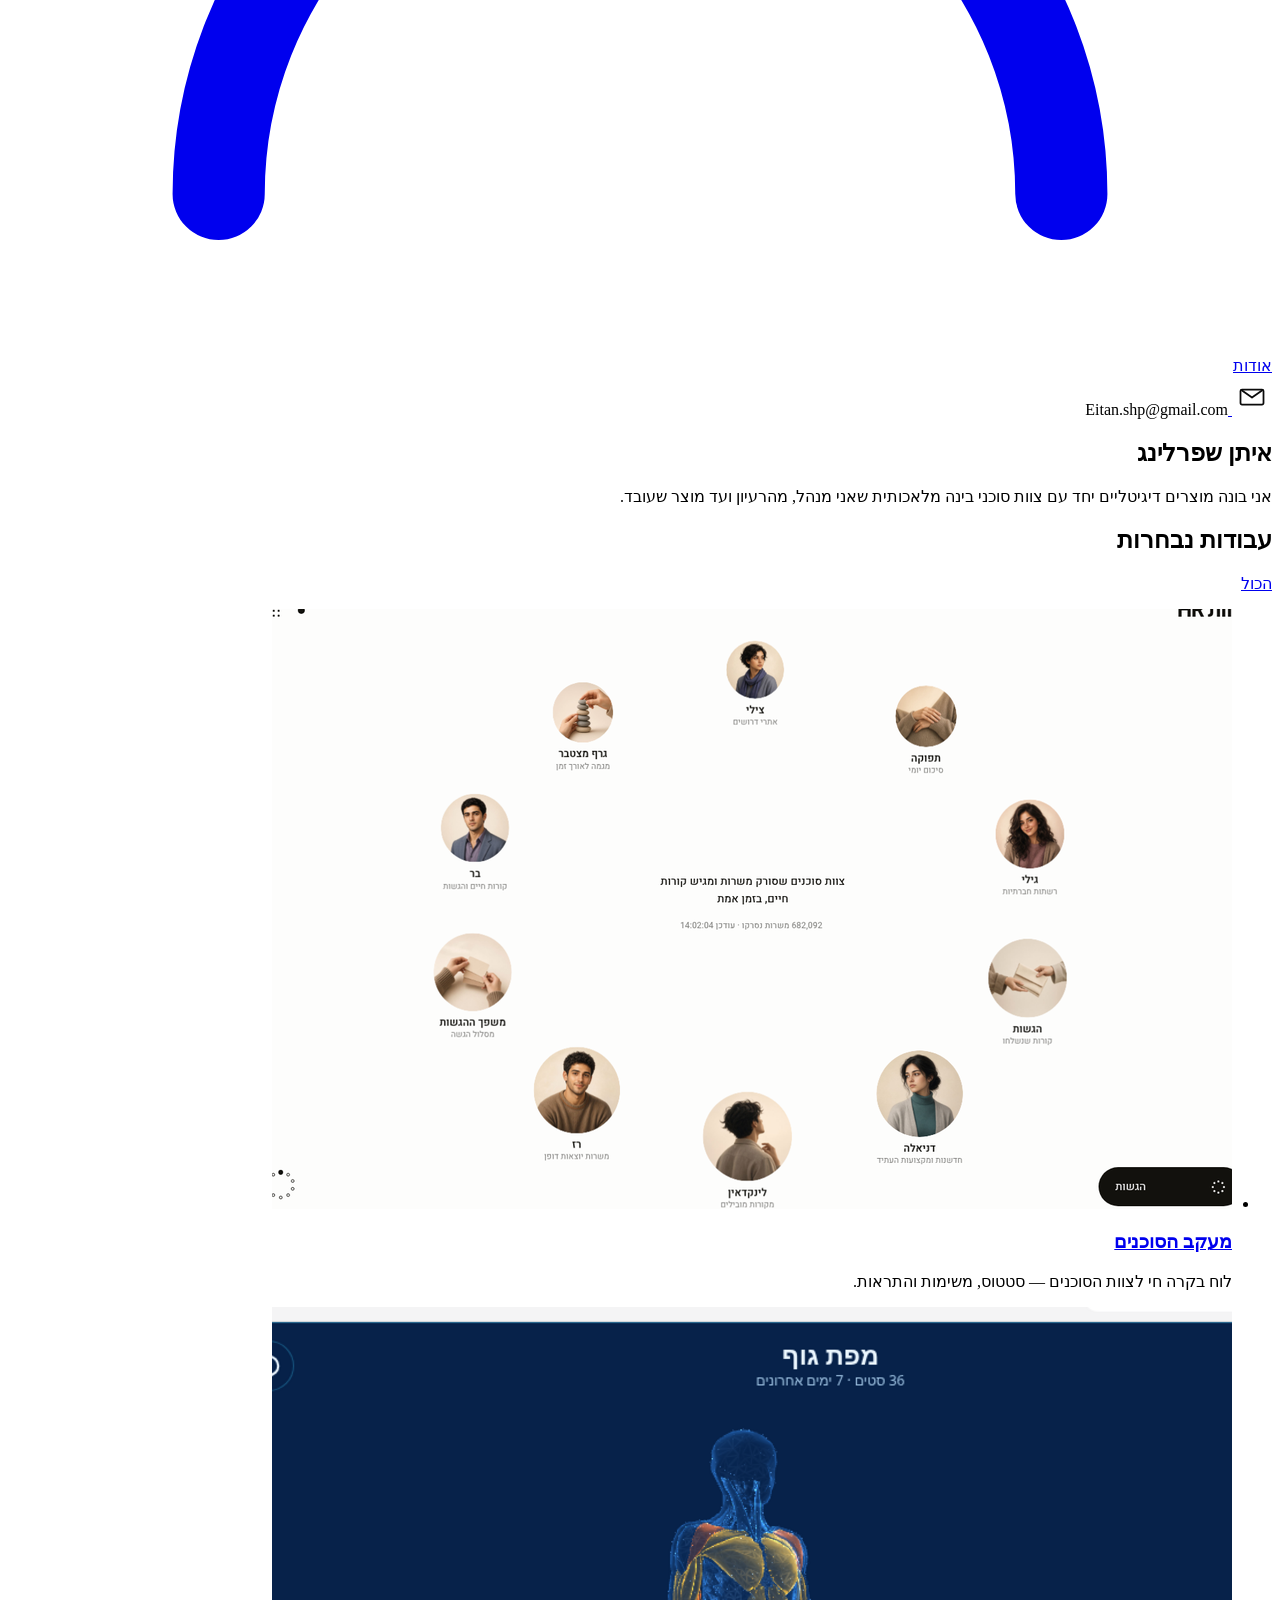
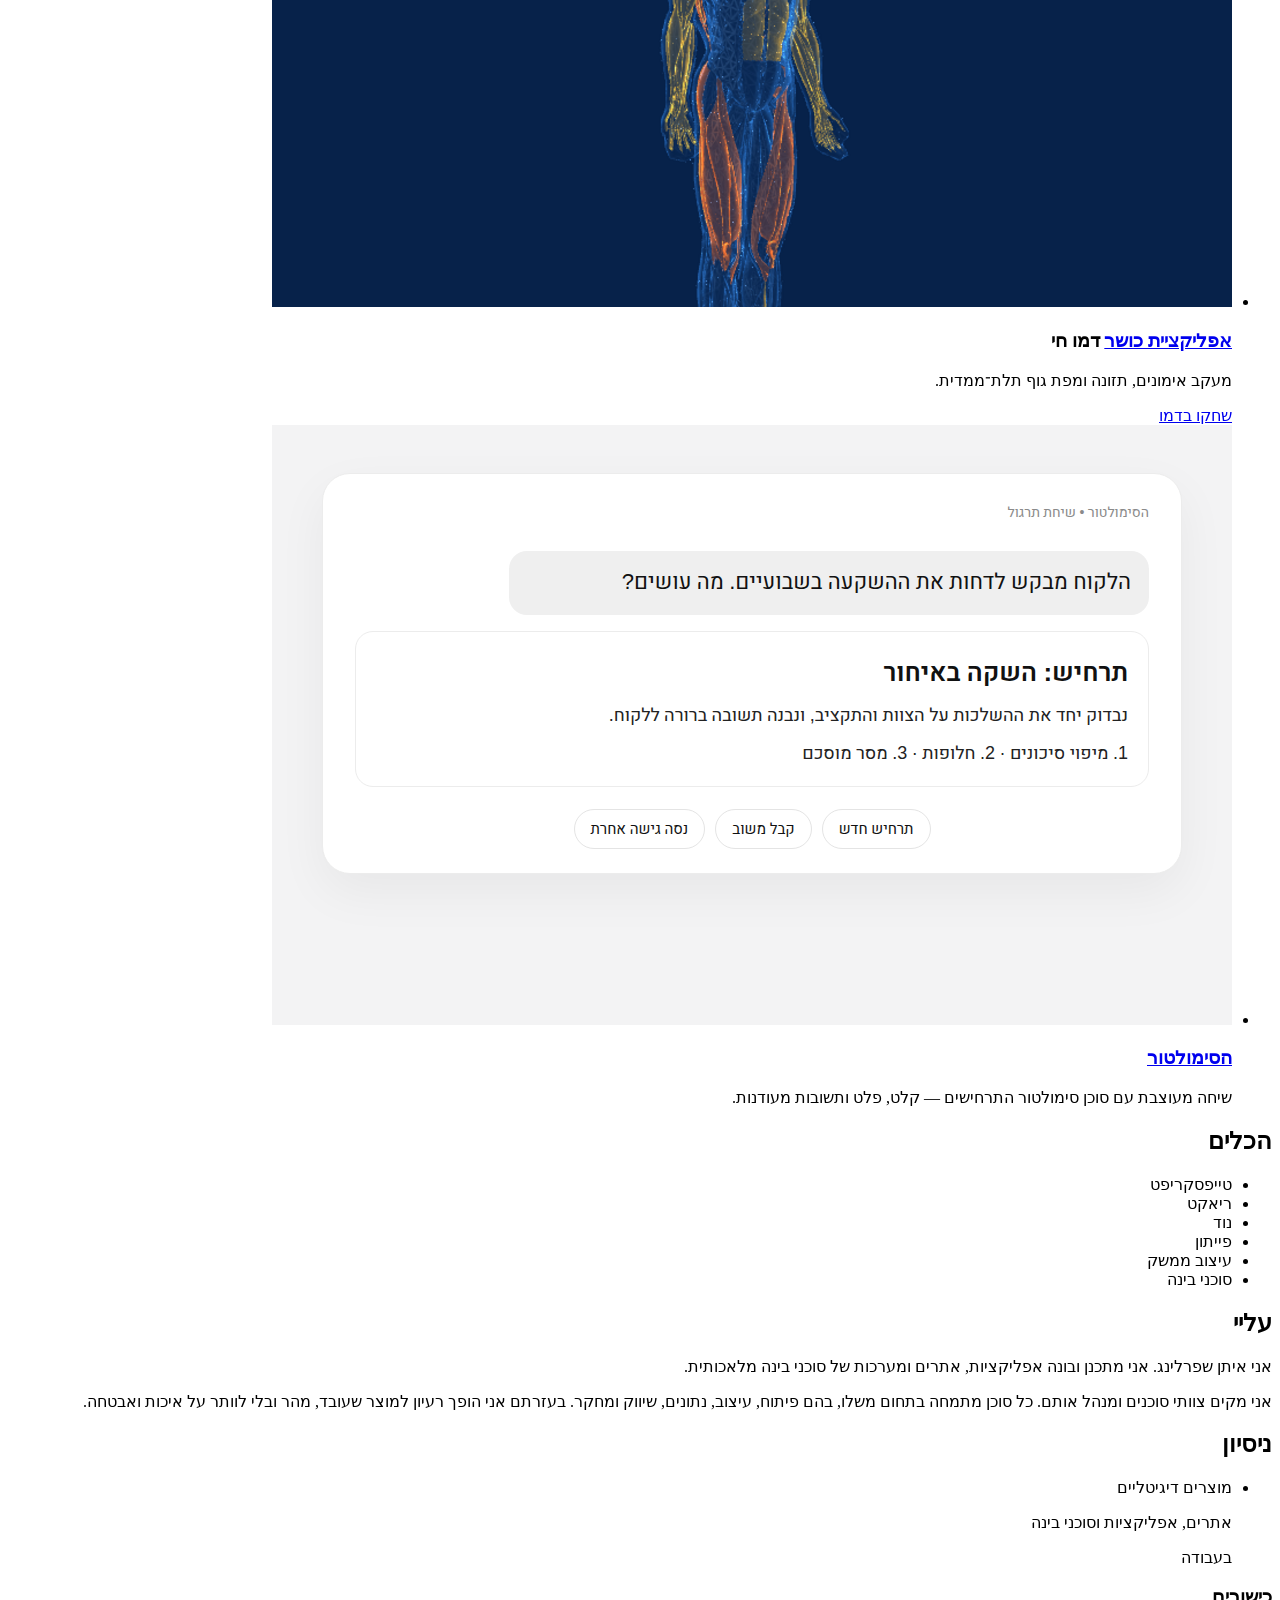
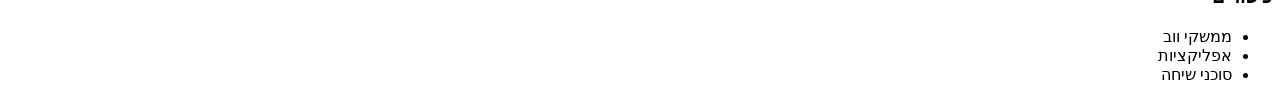
==== commit deb4f59f: "Replace the fitness cover with the live body map and apply the Heebo scale. Home and projects cards " ====
--- a/index.html
+++ b/index.html
@@ -29,7 +29,6 @@
 </header>
 <main id="content">
   <section class="hero wrap">
-    <div class="monogram" aria-hidden="true">אש</div>
     <div class="hero-copy">
       <h1>איתן שפרלינג</h1>
       <p class="lede">אני בונה מוצרים דיגיטליים יחד עם צוות סוכני בינה מלאכותית שאני מנהל, מהרעיון ועד מוצר שעובד.</p>
@@ -55,7 +54,7 @@
           <img src="covers/cover-fitness.png" width="960" height="600" alt="מסך הבית של אפליקציית הכושר">
         </a>
         <div class="card-copy">
-          <h3><a href="fitness/">אפליקציית כושר</a> <span class="badge">תבנית / ערכה</span></h3>
+          <h3><a href="fitness/">אפליקציית כושר</a> <span class="badge">דמו חי</span></h3>
           <p>מעקב אימונים, תזונה ומפת גוף תלת־ממדית.</p>
           <a class="demo-link" href="fitness/">שחקו בדמו</a>
         </div>
@@ -73,7 +72,14 @@
   </section>
   <section class="section wrap" aria-labelledby="stack-title">
     <h2 id="stack-title">הכלים</h2>
-    <ul class="stack"><li class="tile" tabindex="0" aria-label="טייפסקריפט"><span class="mark">TS</span><span class="tip" role="tooltip">טייפסקריפט</span></li><li class="tile" tabindex="0" aria-label="ריאקט"><svg viewBox="0 0 24 24" aria-hidden="true" fill="none" stroke="currentColor" stroke-width="1.5"><circle cx="12" cy="12" r="2.2"/><ellipse cx="12" cy="12" rx="9" ry="3.6"/><ellipse cx="12" cy="12" rx="9" ry="3.6" transform="rotate(60 12 12)"/><ellipse cx="12" cy="12" rx="9" ry="3.6" transform="rotate(120 12 12)"/></svg><span class="tip" role="tooltip">ריאקט</span></li><li class="tile" tabindex="0" aria-label="נוד"><span class="mark">Nd</span><span class="tip" role="tooltip">נוד</span></li><li class="tile" tabindex="0" aria-label="פייתון"><span class="mark">Py</span><span class="tip" role="tooltip">פייתון</span></li><li class="tile" tabindex="0" aria-label="עיצוב ממשק"><svg viewBox="0 0 24 24" aria-hidden="true" fill="none" stroke="currentColor" stroke-width="1.6" stroke-linecap="round"><path d="M8 7h8M8 12h8M8 17h5"/></svg><span class="tip" role="tooltip">עיצוב ממשק</span></li><li class="tile" tabindex="0" aria-label="סוכני בינה"><svg viewBox="0 0 24 24" aria-hidden="true" fill="none" stroke="currentColor" stroke-width="1.6" stroke-linejoin="round"><path d="M12 3l1.6 5.2L19 10l-5.4 1.8L12 17l-1.6-5.2L5 10l5.4-1.8z"/></svg><span class="tip" role="tooltip">סוכני בינה</span></li></ul>
+    <ul class="stack">
+      <li>טייפסקריפט</li>
+      <li>ריאקט</li>
+      <li>נוד</li>
+      <li>פייתון</li>
+      <li>עיצוב ממשק</li>
+      <li>סוכני בינה</li>
+    </ul>
   </section>
   <section class="section wrap" id="about" aria-labelledby="about-title">
     <h2 id="about-title">עליי</h2>
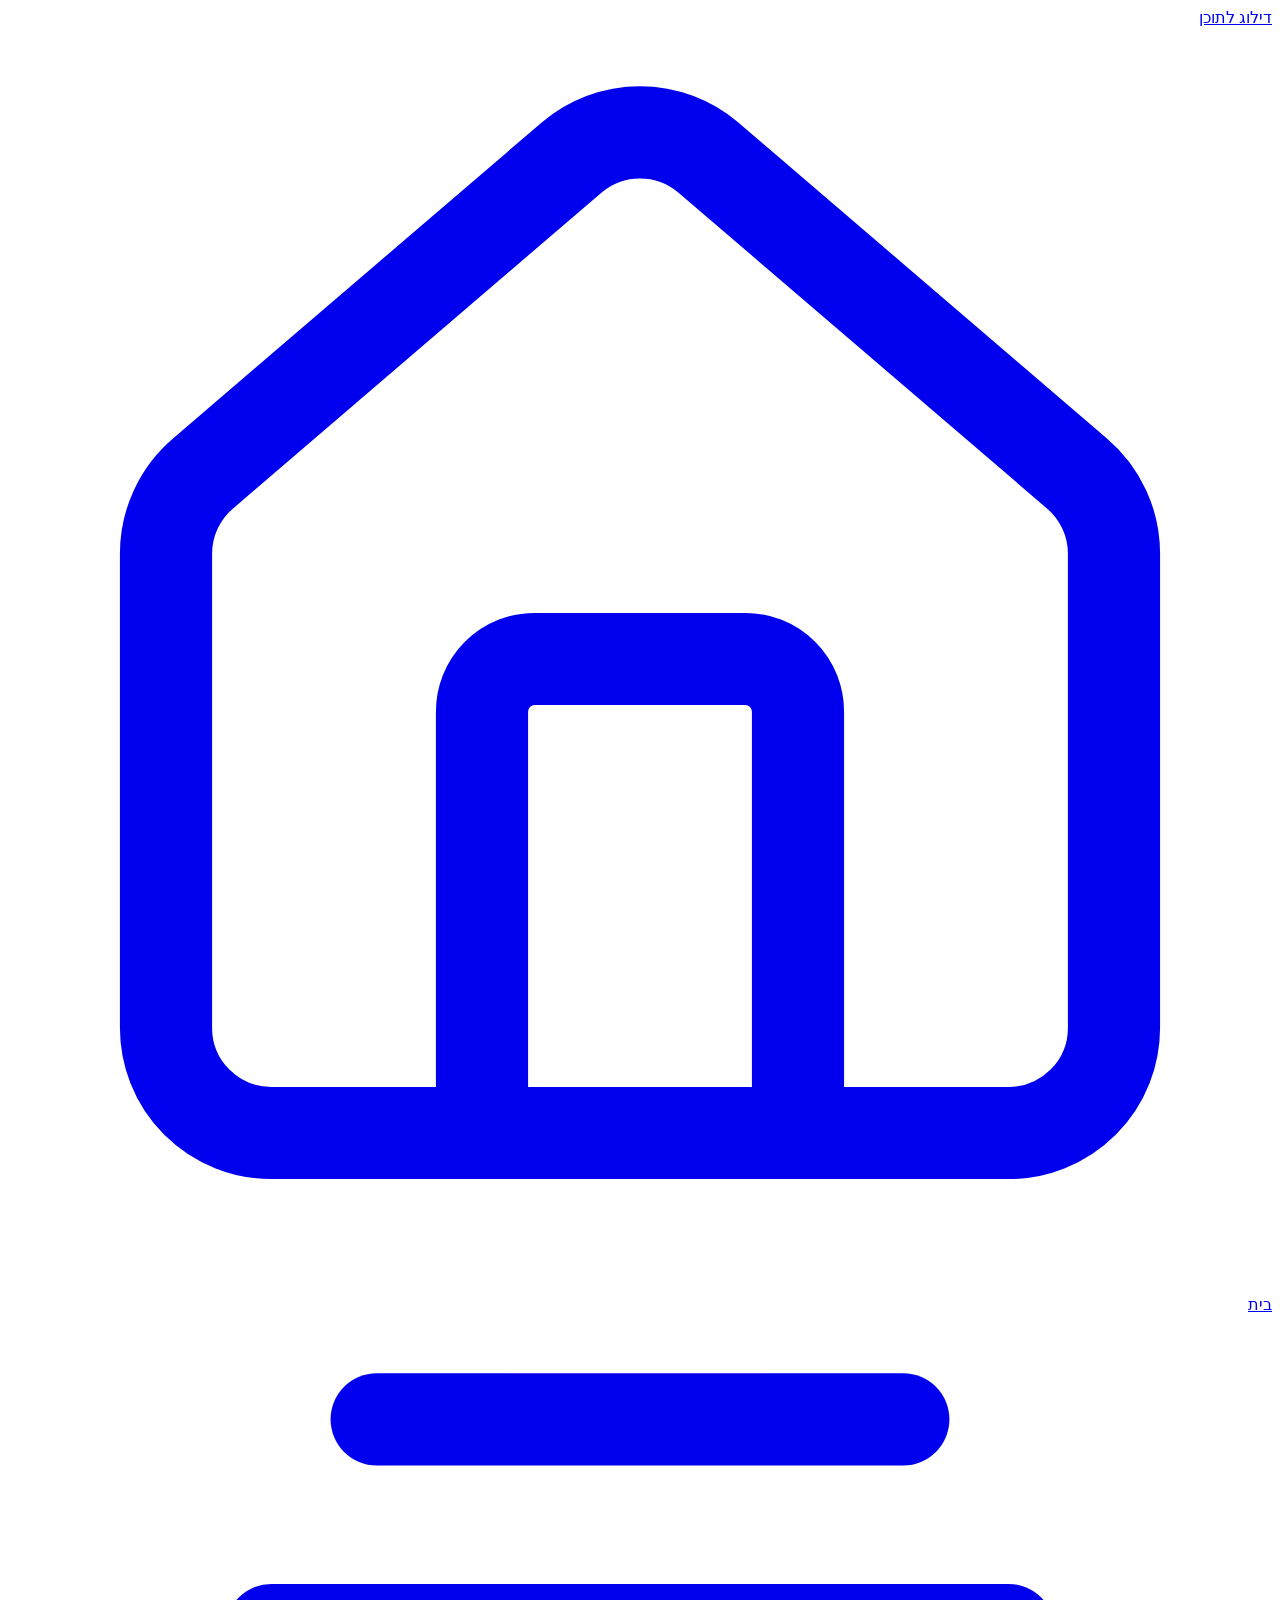
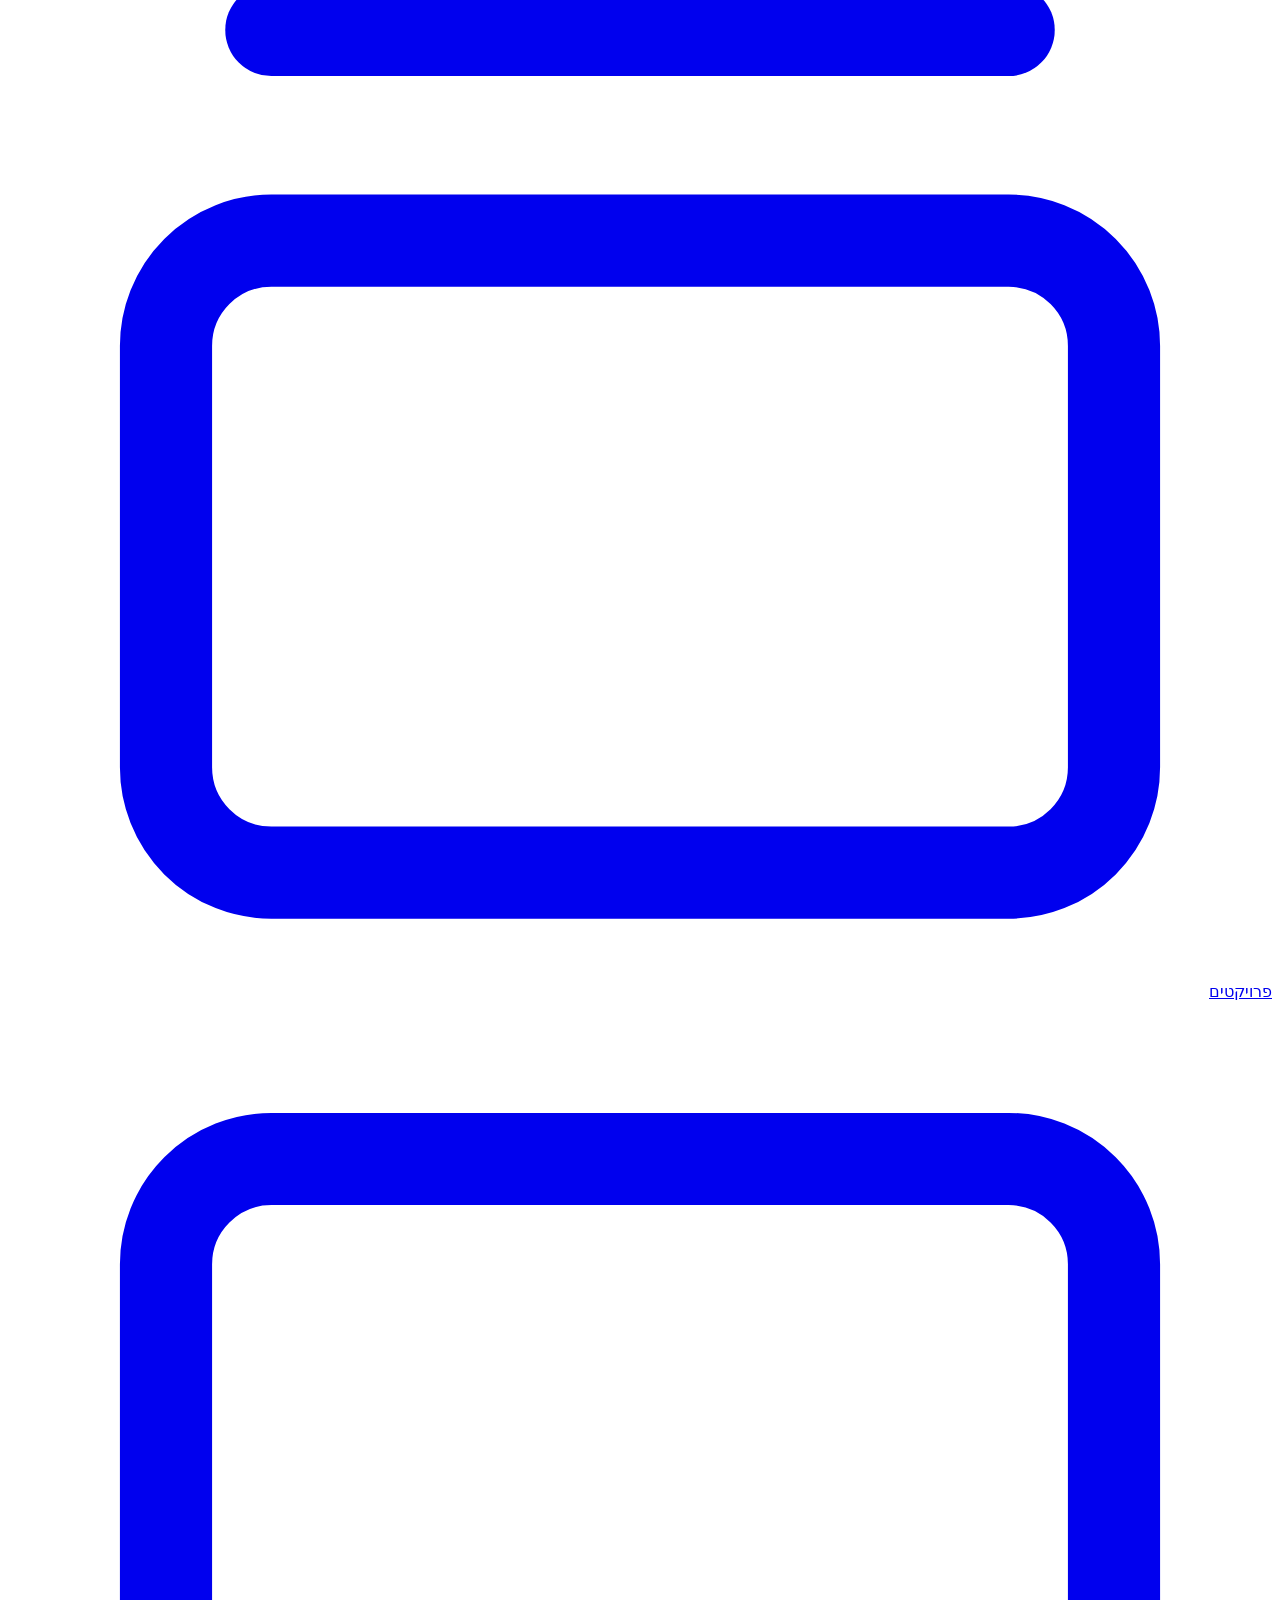
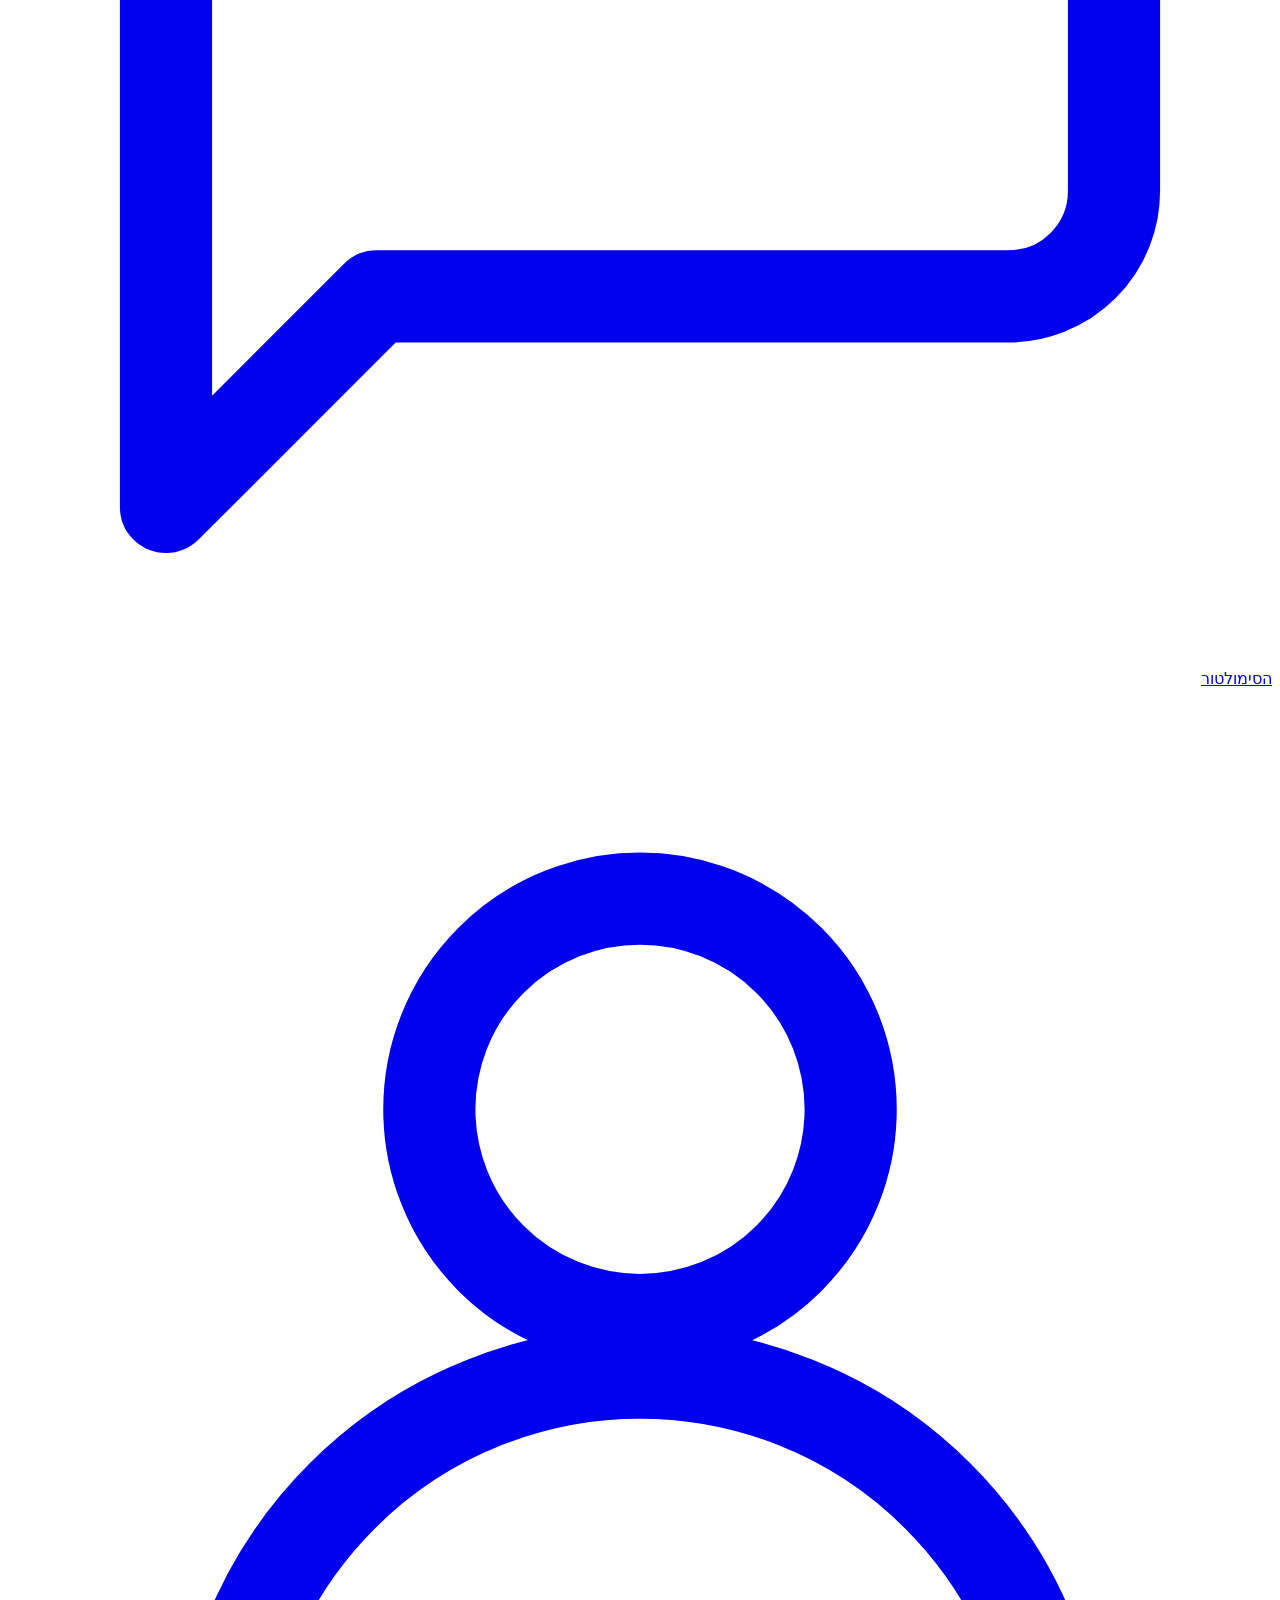
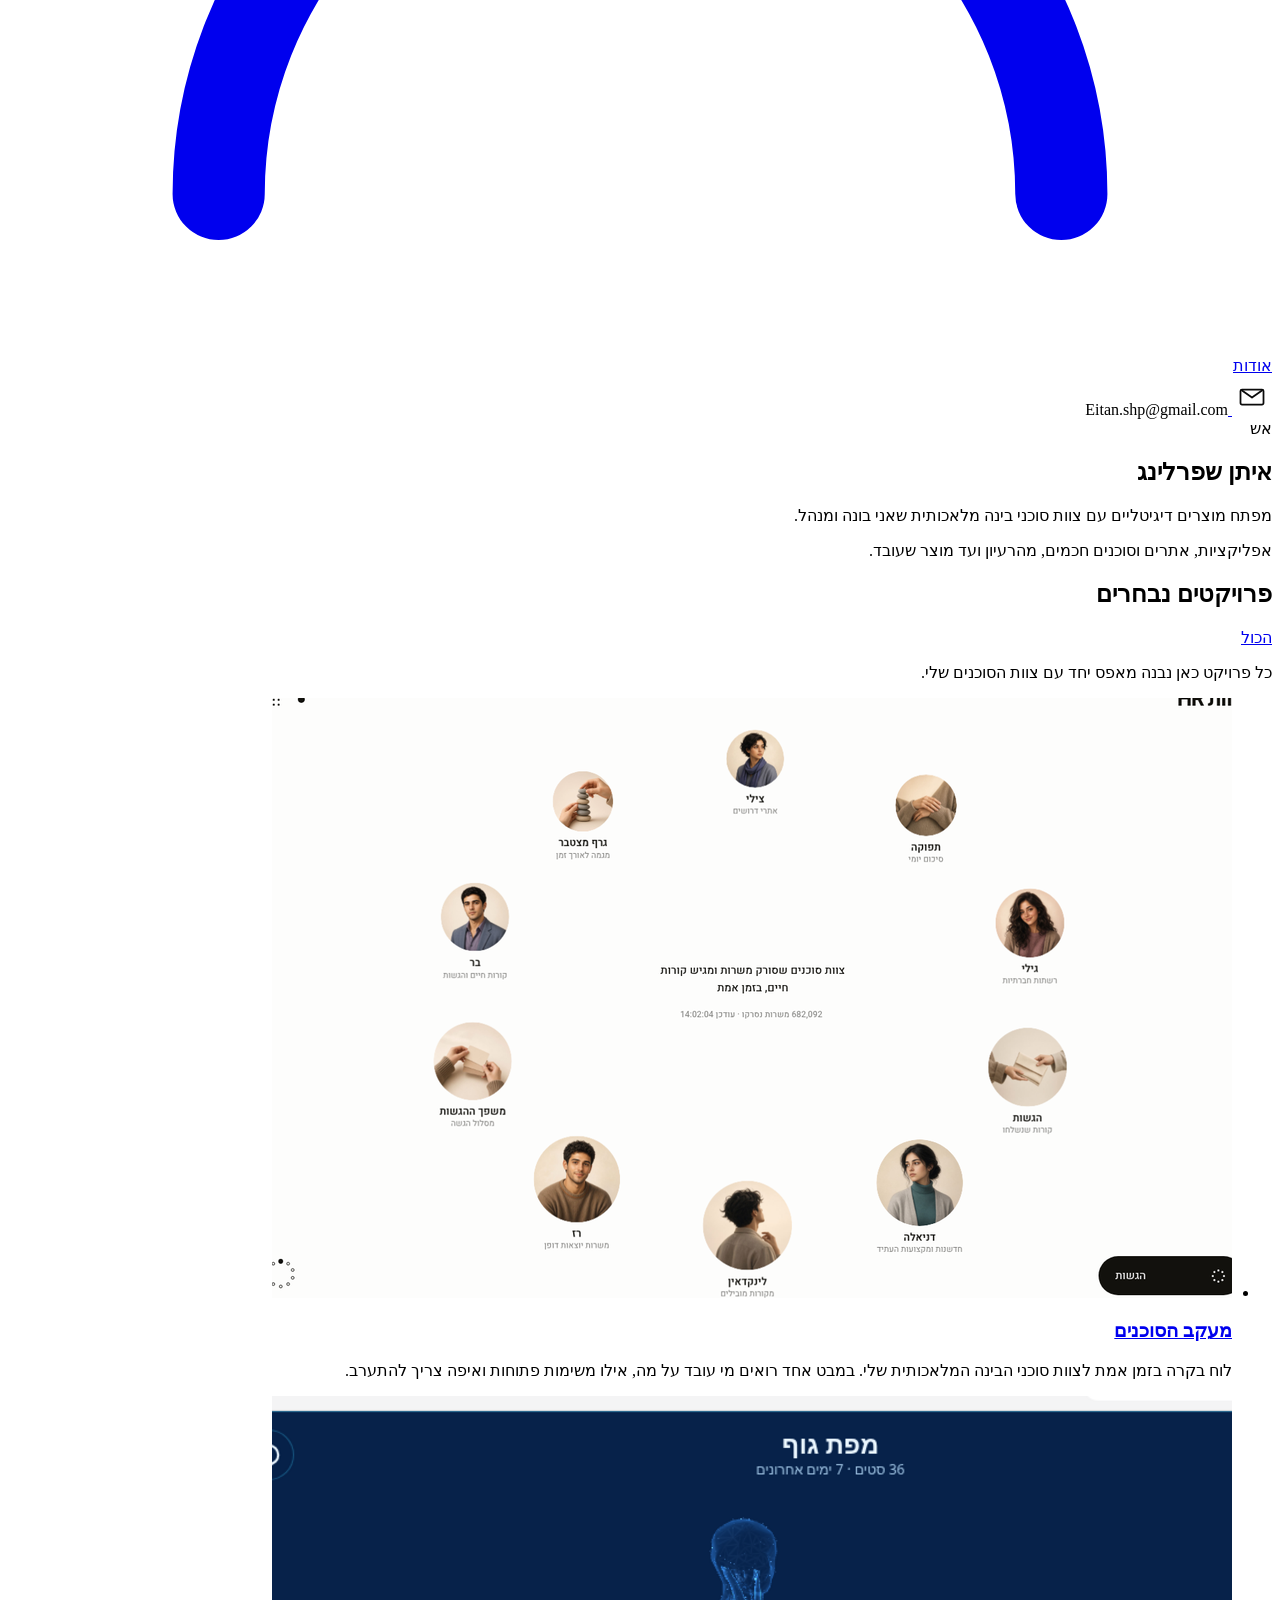
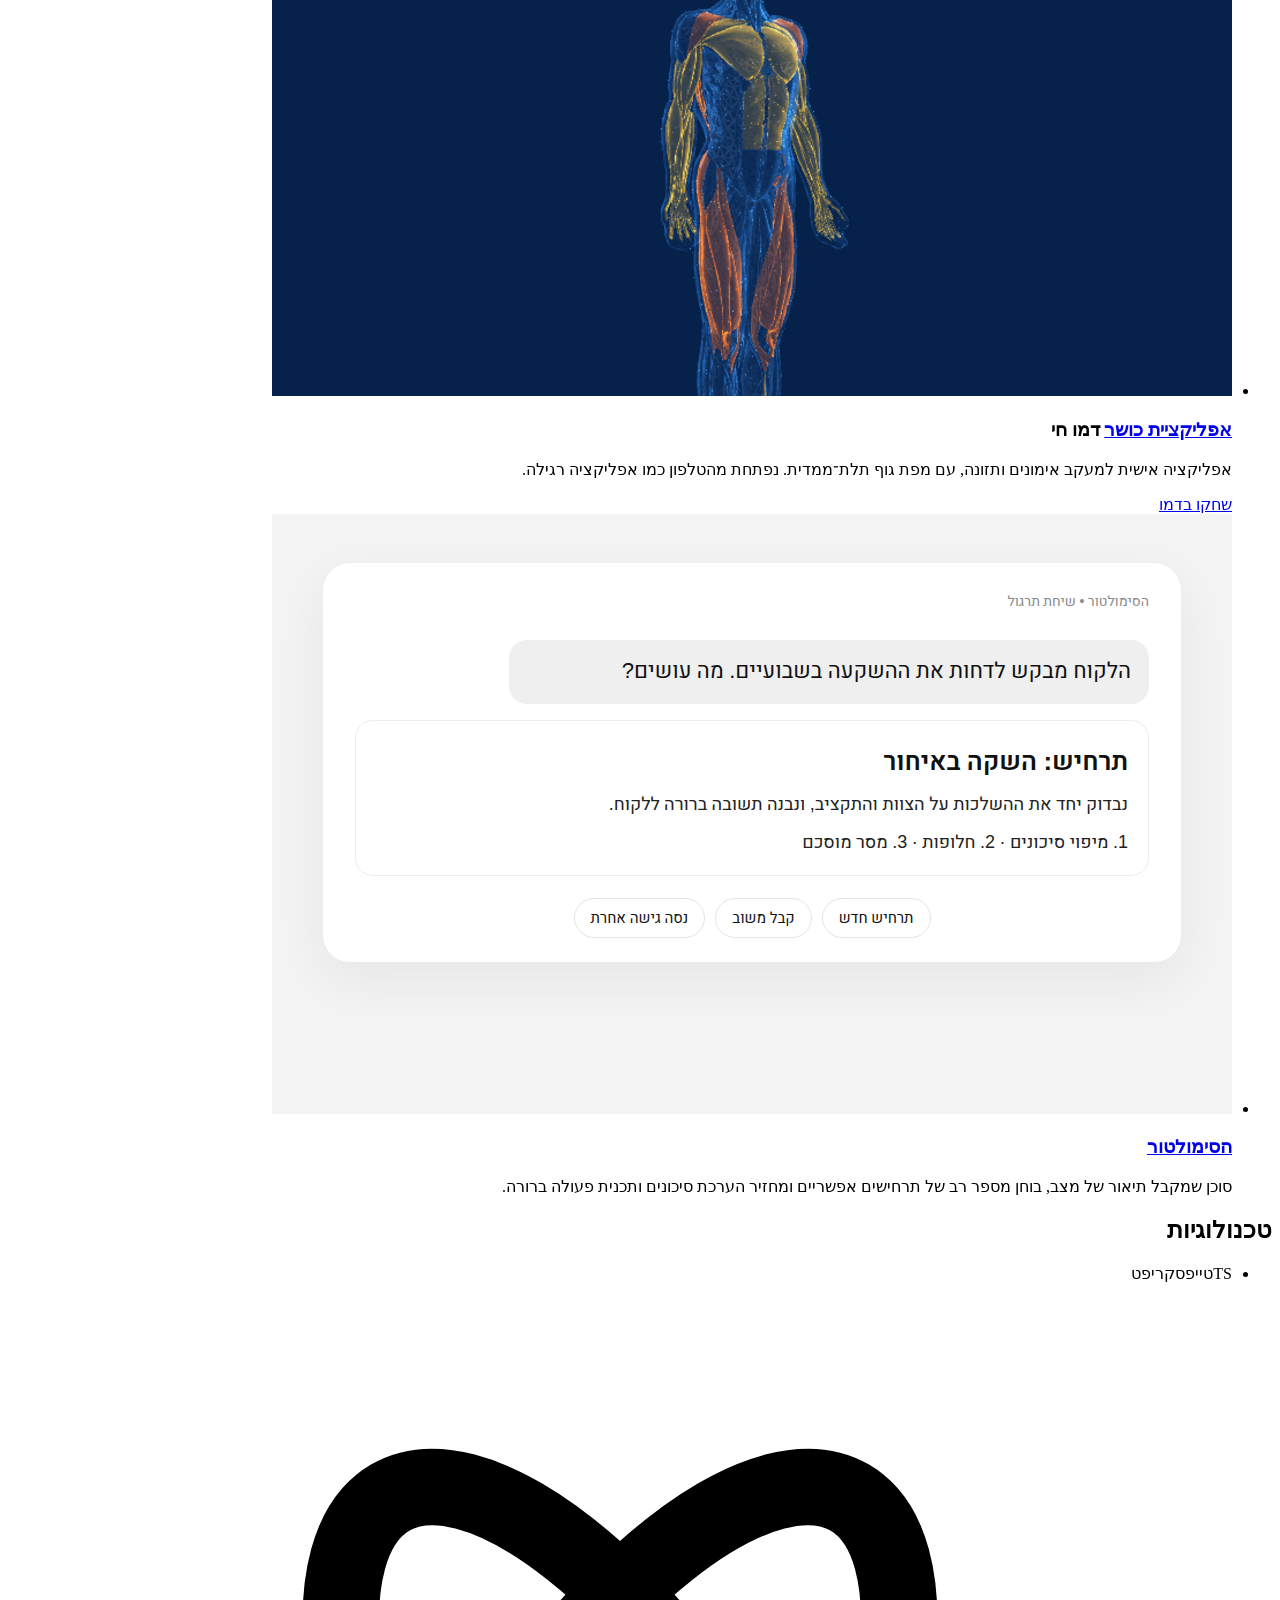
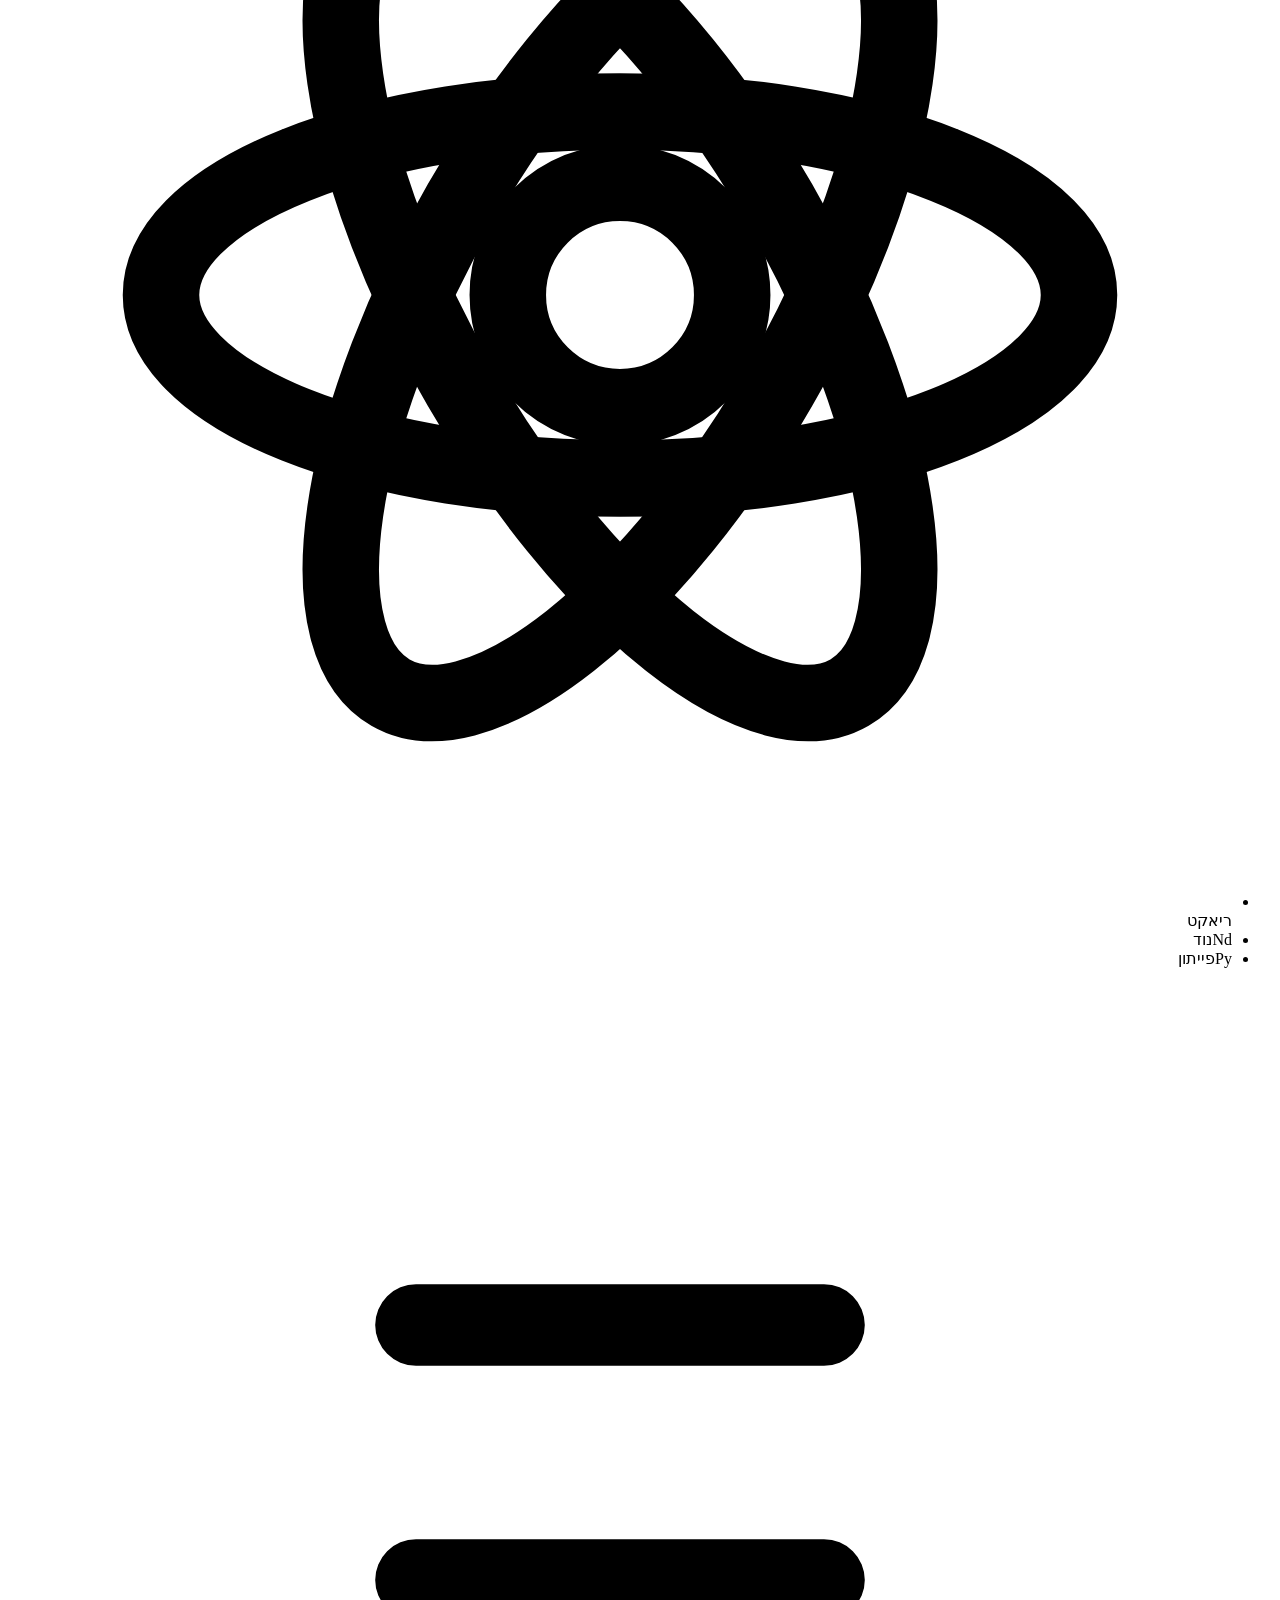
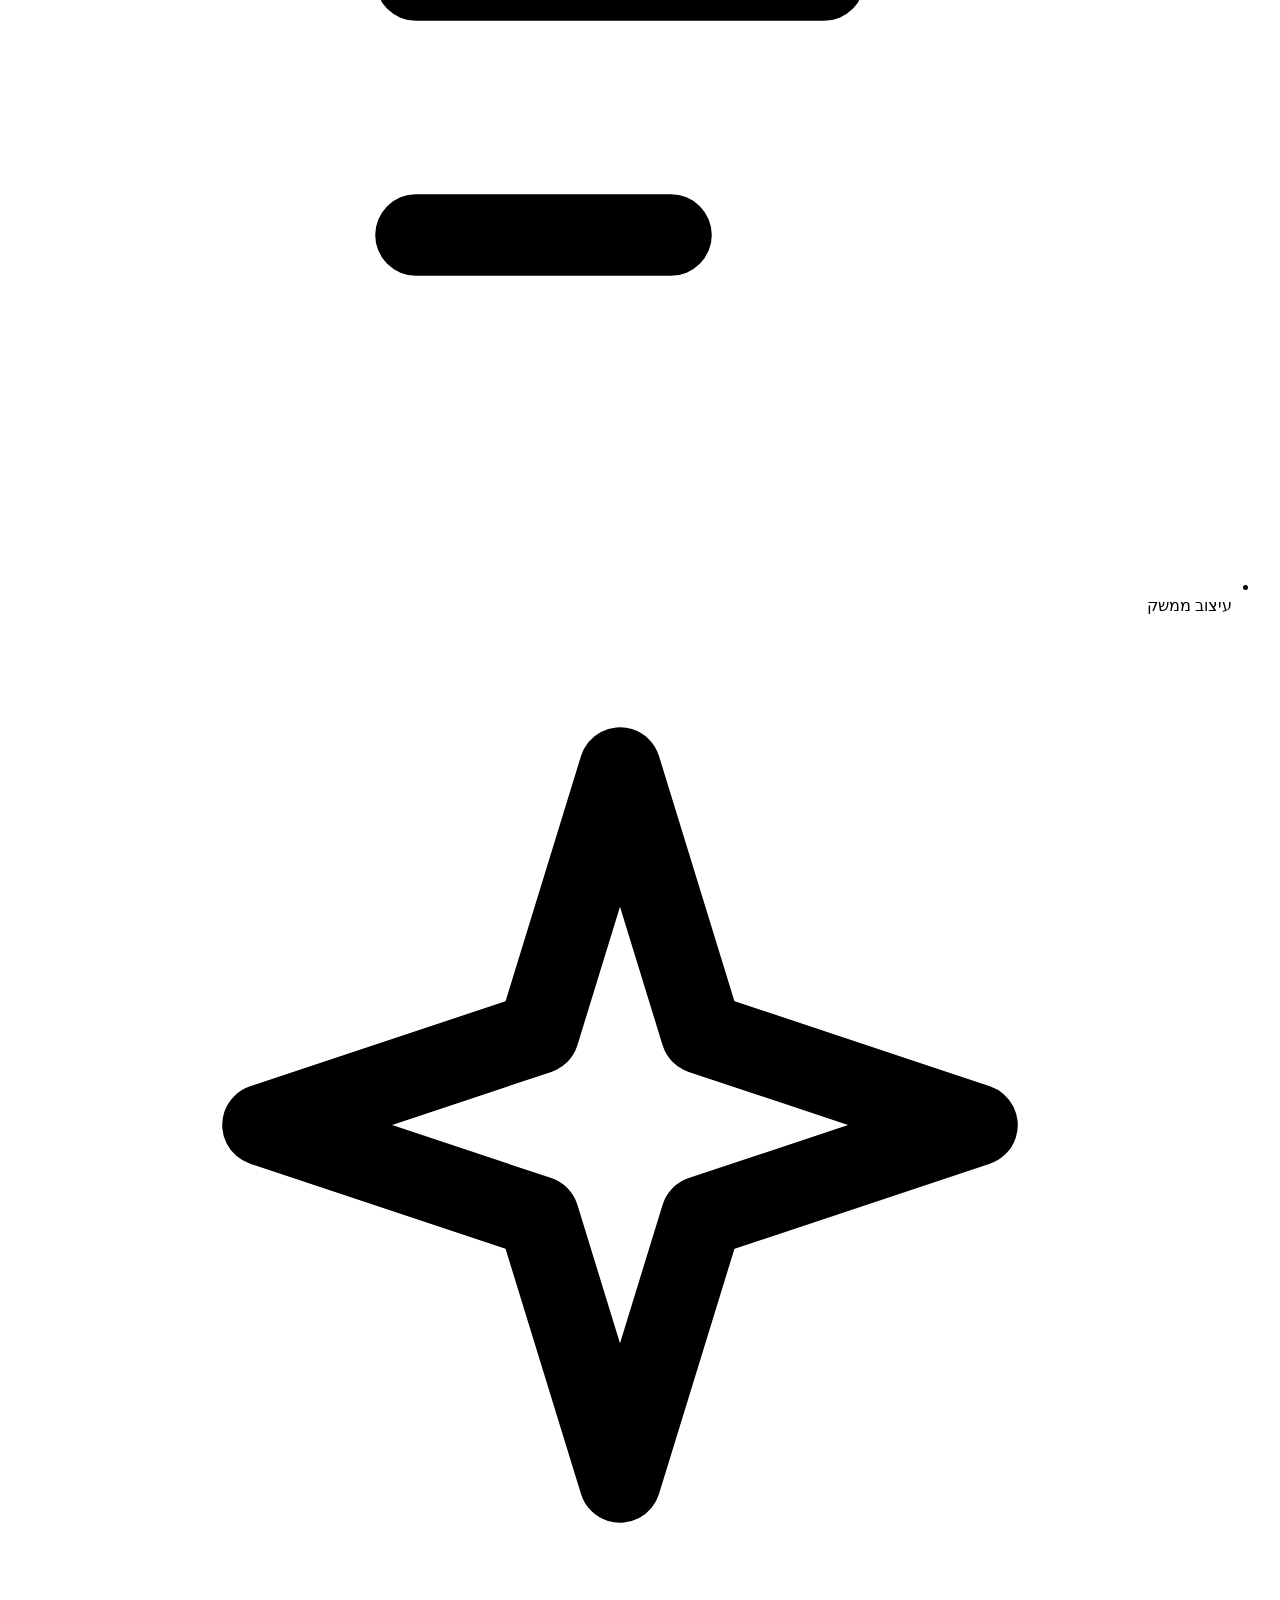
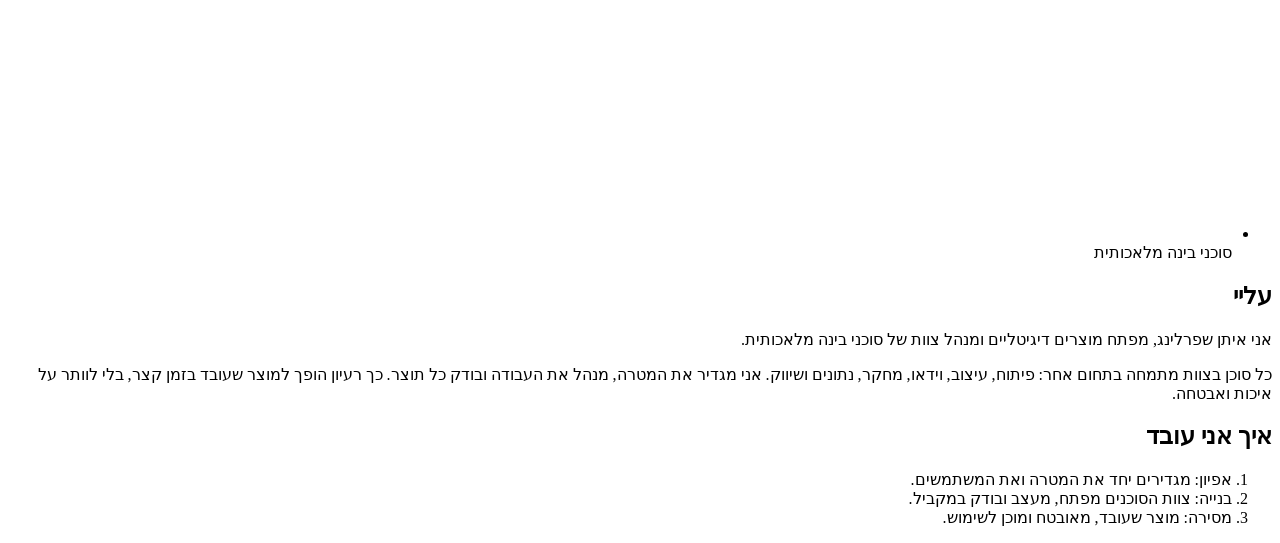
==== commit 997a6d4e: "Apply Amichai's approved Hebrew portfolio copy Replace the home, projects, about, and simulator mark" ====
--- a/index.html
+++ b/index.html
@@ -3,8 +3,8 @@
 <head>
   <meta charset="utf-8">
   <meta name="viewport" content="width=device-width, initial-scale=1">
-  <title>איתן שפרלינג</title>
-  <meta name="description" content="אני בונה מוצרים דיגיטליים יחד עם צוות סוכני בינה מלאכותית שאני מנהל, מהרעיון ועד מוצר שעובד.">
+  <title>איתן שפרלינג | מוצרים דיגיטליים וסוכני בינה מלאכותית</title>
+  <meta name="description" content="אפליקציות, אתרים וסוכנים חכמים שאני מפתח עם צוות סוכני בינה מלאכותית שאני בונה ומנהל, מהרעיון ועד מוצר שעובד.">
   <meta name="theme-color" content="#FAFAFA">
   <link rel="icon" href="favicon.svg" type="image/svg+xml">
   <script type="module" crossorigin src="/eitan-portfolio/assets/main-FEd6vdPr.js"></script>
@@ -29,16 +29,19 @@
 </header>
 <main id="content">
   <section class="hero wrap">
+    <div class="monogram" aria-hidden="true">אש</div>
     <div class="hero-copy">
       <h1>איתן שפרלינג</h1>
-      <p class="lede">אני בונה מוצרים דיגיטליים יחד עם צוות סוכני בינה מלאכותית שאני מנהל, מהרעיון ועד מוצר שעובד.</p>
+      <p class="lede">מפתח מוצרים דיגיטליים עם צוות סוכני בינה מלאכותית שאני בונה ומנהל.</p>
+      <p class="hint">אפליקציות, אתרים וסוכנים חכמים, מהרעיון ועד מוצר שעובד.</p>
     </div>
   </section>
   <section class="section wrap" id="work" aria-labelledby="work-title">
     <div class="section-head">
-      <h2 id="work-title">עבודות נבחרות</h2>
+      <h2 id="work-title">פרויקטים נבחרים</h2>
       <a class="link" href="projects/">הכול</a>
     </div>
+    <p class="lede">כל פרויקט כאן נבנה מאפס יחד עם צוות הסוכנים שלי.</p>
     <ul class="cards">
       <li class="card">
         <a class="card-media" href="projects/tracker/" data-tracker>
@@ -46,7 +49,7 @@
         </a>
         <div class="card-copy">
           <h3><a href="projects/tracker/" data-tracker>מעקב הסוכנים</a></h3>
-          <p>לוח בקרה חי לצוות הסוכנים — סטטוס, משימות והתראות.</p>
+          <p>לוח בקרה בזמן אמת לצוות סוכני הבינה המלאכותית שלי. במבט אחד רואים מי עובד על מה, אילו משימות פתוחות ואיפה צריך להתערב.</p>
         </div>
       </li>
       <li class="card">
@@ -55,7 +58,7 @@
         </a>
         <div class="card-copy">
           <h3><a href="fitness/">אפליקציית כושר</a> <span class="badge">דמו חי</span></h3>
-          <p>מעקב אימונים, תזונה ומפת גוף תלת־ממדית.</p>
+          <p>אפליקציה אישית למעקב אימונים ותזונה, עם מפת גוף תלת־ממדית. נפתחת מהטלפון כמו אפליקציה רגילה.</p>
           <a class="demo-link" href="fitness/">שחקו בדמו</a>
         </div>
       </li>
@@ -65,48 +68,29 @@
         </a>
         <div class="card-copy">
           <h3><a href="simulator/">הסימולטור</a></h3>
-          <p>שיחה מעוצבת עם סוכן סימולטור התרחישים — קלט, פלט ותשובות מעודנות.</p>
+          <p>סוכן שמקבל תיאור של מצב, בוחן מספר רב של תרחישים אפשריים ומחזיר הערכת סיכונים ותכנית פעולה ברורה.</p>
         </div>
       </li>
     </ul>
   </section>
   <section class="section wrap" aria-labelledby="stack-title">
-    <h2 id="stack-title">הכלים</h2>
-    <ul class="stack">
-      <li>טייפסקריפט</li>
-      <li>ריאקט</li>
-      <li>נוד</li>
-      <li>פייתון</li>
-      <li>עיצוב ממשק</li>
-      <li>סוכני בינה</li>
-    </ul>
+    <h2 id="stack-title">טכנולוגיות</h2>
+    <ul class="stack"><li class="tile" tabindex="0" aria-label="טייפסקריפט"><span class="mark">TS</span><span class="tip" role="tooltip">טייפסקריפט</span></li><li class="tile" tabindex="0" aria-label="ריאקט"><svg viewBox="0 0 24 24" aria-hidden="true" fill="none" stroke="currentColor" stroke-width="1.5"><circle cx="12" cy="12" r="2.2"/><ellipse cx="12" cy="12" rx="9" ry="3.6"/><ellipse cx="12" cy="12" rx="9" ry="3.6" transform="rotate(60 12 12)"/><ellipse cx="12" cy="12" rx="9" ry="3.6" transform="rotate(120 12 12)"/></svg><span class="tip" role="tooltip">ריאקט</span></li><li class="tile" tabindex="0" aria-label="נוד"><span class="mark">Nd</span><span class="tip" role="tooltip">נוד</span></li><li class="tile" tabindex="0" aria-label="פייתון"><span class="mark">Py</span><span class="tip" role="tooltip">פייתון</span></li><li class="tile" tabindex="0" aria-label="עיצוב ממשק"><svg viewBox="0 0 24 24" aria-hidden="true" fill="none" stroke="currentColor" stroke-width="1.6" stroke-linecap="round"><path d="M8 7h8M8 12h8M8 17h5"/></svg><span class="tip" role="tooltip">עיצוב ממשק</span></li><li class="tile" tabindex="0" aria-label="סוכני בינה מלאכותית"><svg viewBox="0 0 24 24" aria-hidden="true" fill="none" stroke="currentColor" stroke-width="1.6" stroke-linejoin="round"><path d="M12 3l1.6 5.2L19 10l-5.4 1.8L12 17l-1.6-5.2L5 10l5.4-1.8z"/></svg><span class="tip" role="tooltip">סוכני בינה מלאכותית</span></li></ul>
   </section>
   <section class="section wrap" id="about" aria-labelledby="about-title">
     <h2 id="about-title">עליי</h2>
     <div class="prose">
-      <p>אני איתן שפרלינג. אני מתכנן ובונה אפליקציות, אתרים ומערכות של סוכני בינה מלאכותית.</p>
-      <p>אני מקים צוותי סוכנים ומנהל אותם. כל סוכן מתמחה בתחום משלו, בהם פיתוח, עיצוב, נתונים, שיווק ומחקר. בעזרתם אני הופך רעיון למוצר שעובד, מהר ובלי לוותר על איכות ואבטחה.</p>
+      <p>אני איתן שפרלינג, מפתח מוצרים דיגיטליים ומנהל צוות של סוכני בינה מלאכותית.</p>
+      <p>כל סוכן בצוות מתמחה בתחום אחר: פיתוח, עיצוב, וידאו, מחקר, נתונים ושיווק. אני מגדיר את המטרה, מנהל את העבודה ובודק כל תוצר. כך רעיון הופך למוצר שעובד בזמן קצר, בלי לוותר על איכות ואבטחה.</p>
     </div>
   </section>
-  <section class="section wrap" aria-labelledby="exp-title">
-    <h2 id="exp-title">ניסיון</h2>
-    <div class="split">
-      <ul class="roles">
-        <li>
-          <p class="role-title">מוצרים דיגיטליים</p>
-          <p class="role-meta">אתרים, אפליקציות וסוכני בינה</p>
-          <p class="role-meta">בעבודה</p>
-        </li>
-      </ul>
-      <div>
-        <h3 class="skills-title">כישורים</h3>
-        <ul class="skills">
-          <li>ממשקי ווב</li>
-          <li>אפליקציות</li>
-          <li>סוכני שיחה</li>
-        </ul>
-      </div>
-    </div>
+  <section class="section wrap" aria-labelledby="method-title">
+    <h2 id="method-title">איך אני עובד</h2>
+    <ol class="steps">
+      <li>אפיון: מגדירים יחד את המטרה ואת המשתמשים.</li>
+      <li>בנייה: צוות הסוכנים מפתח, מעצב ובודק במקביל.</li>
+      <li>מסירה: מוצר שעובד, מאובטח ומוכן לשימוש.</li>
+    </ol>
   </section>
 </main>
 </body>
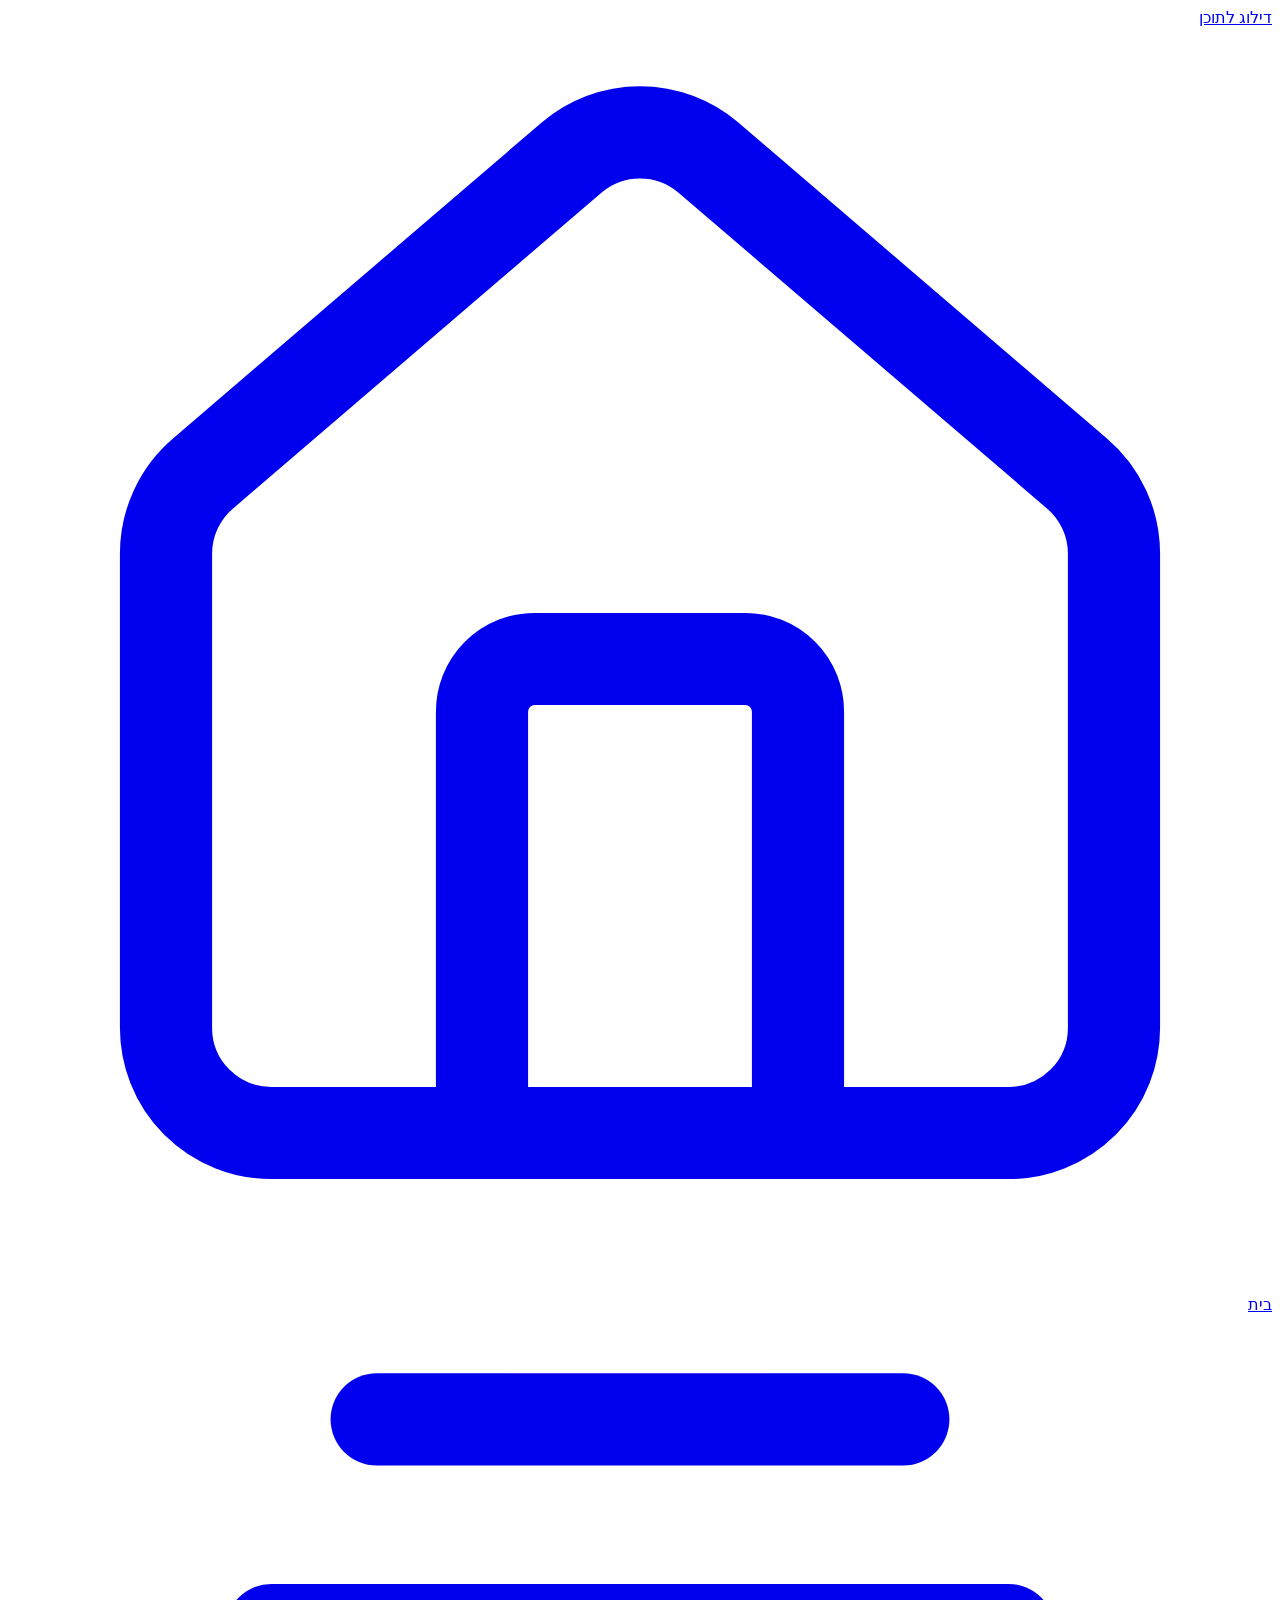
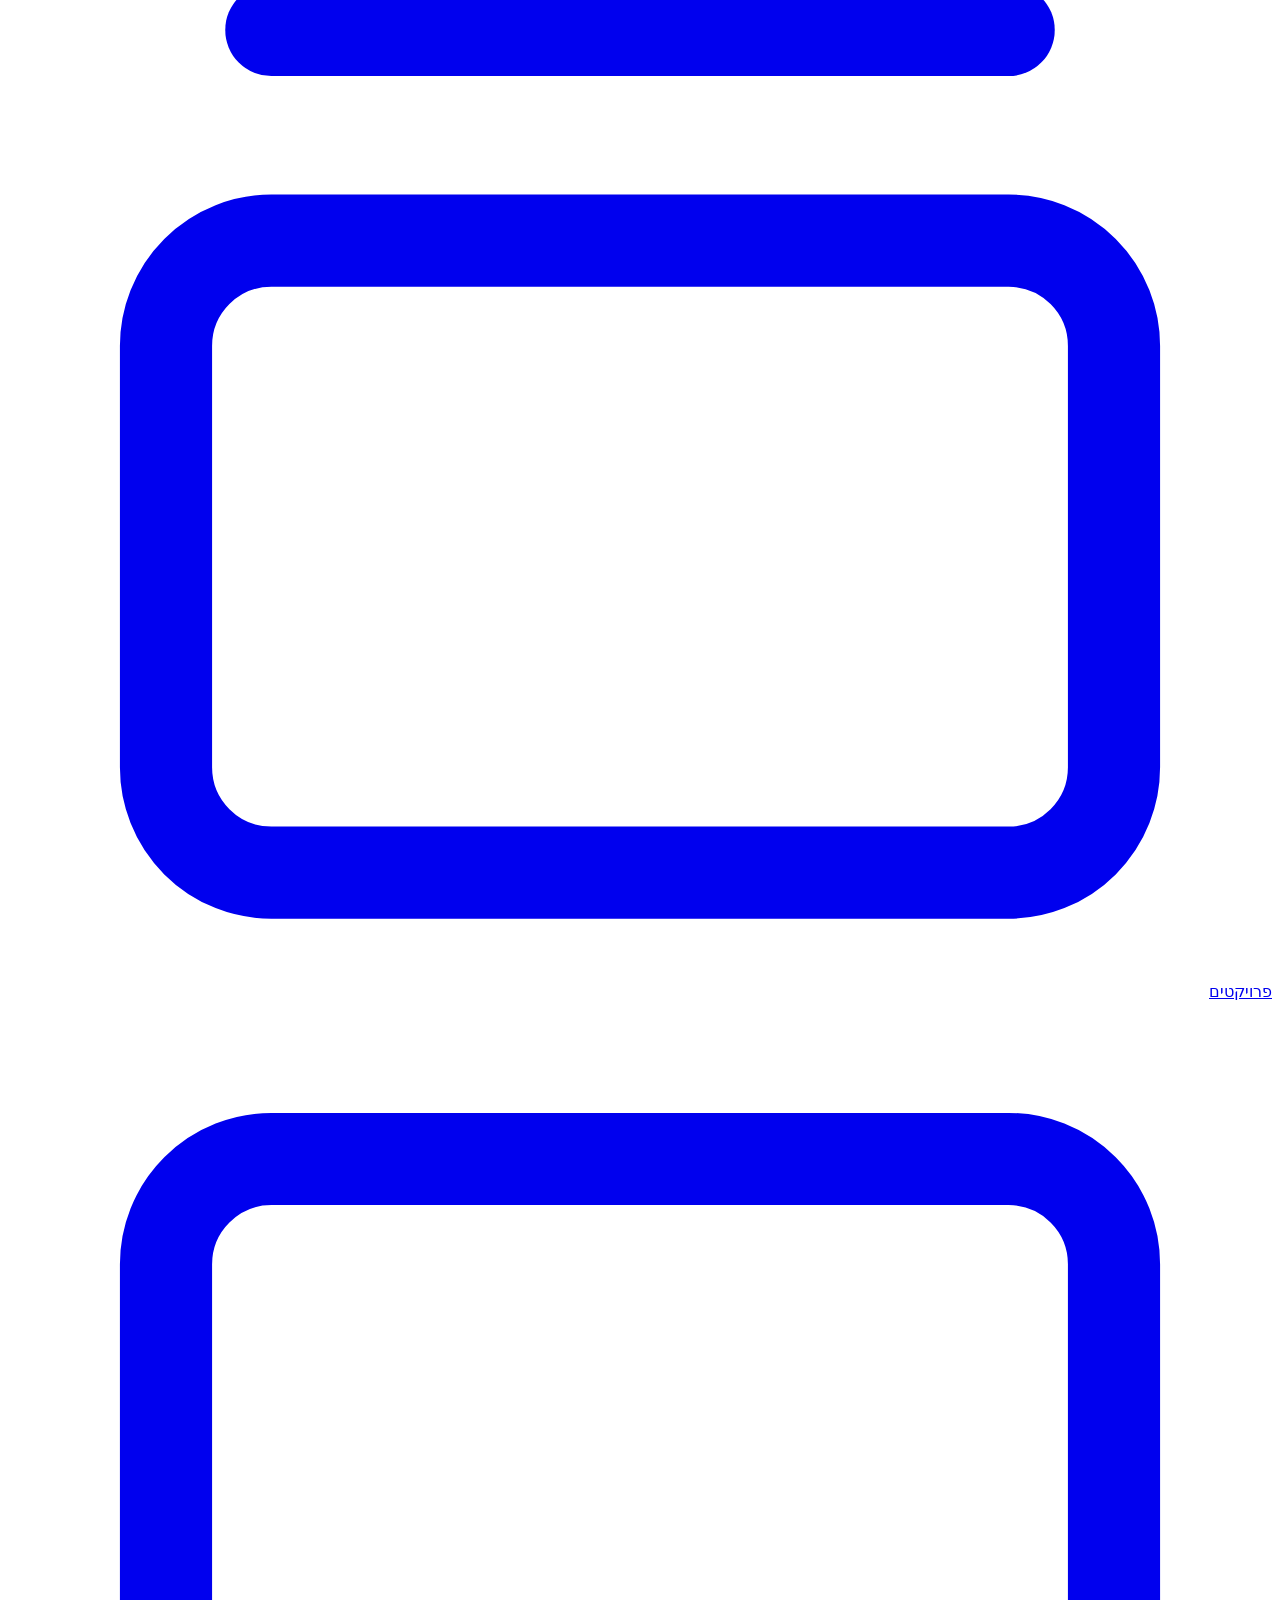
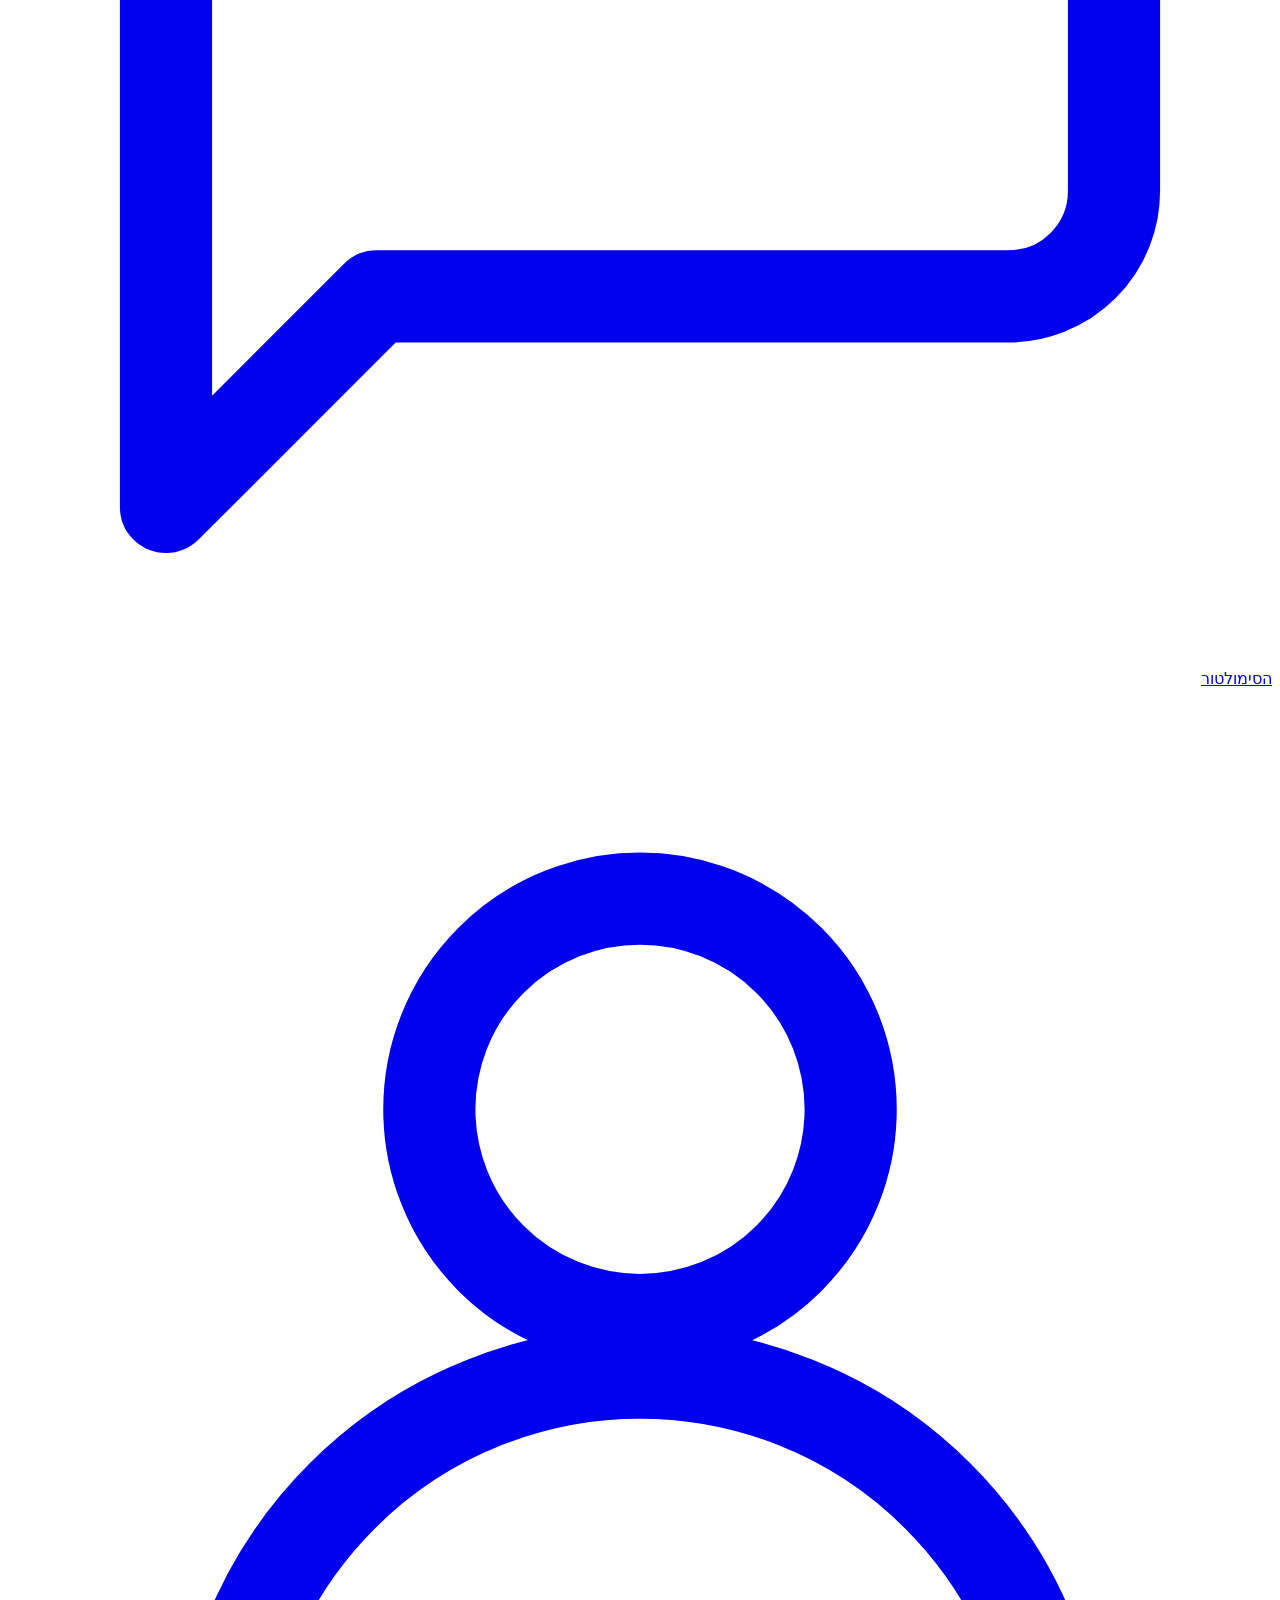
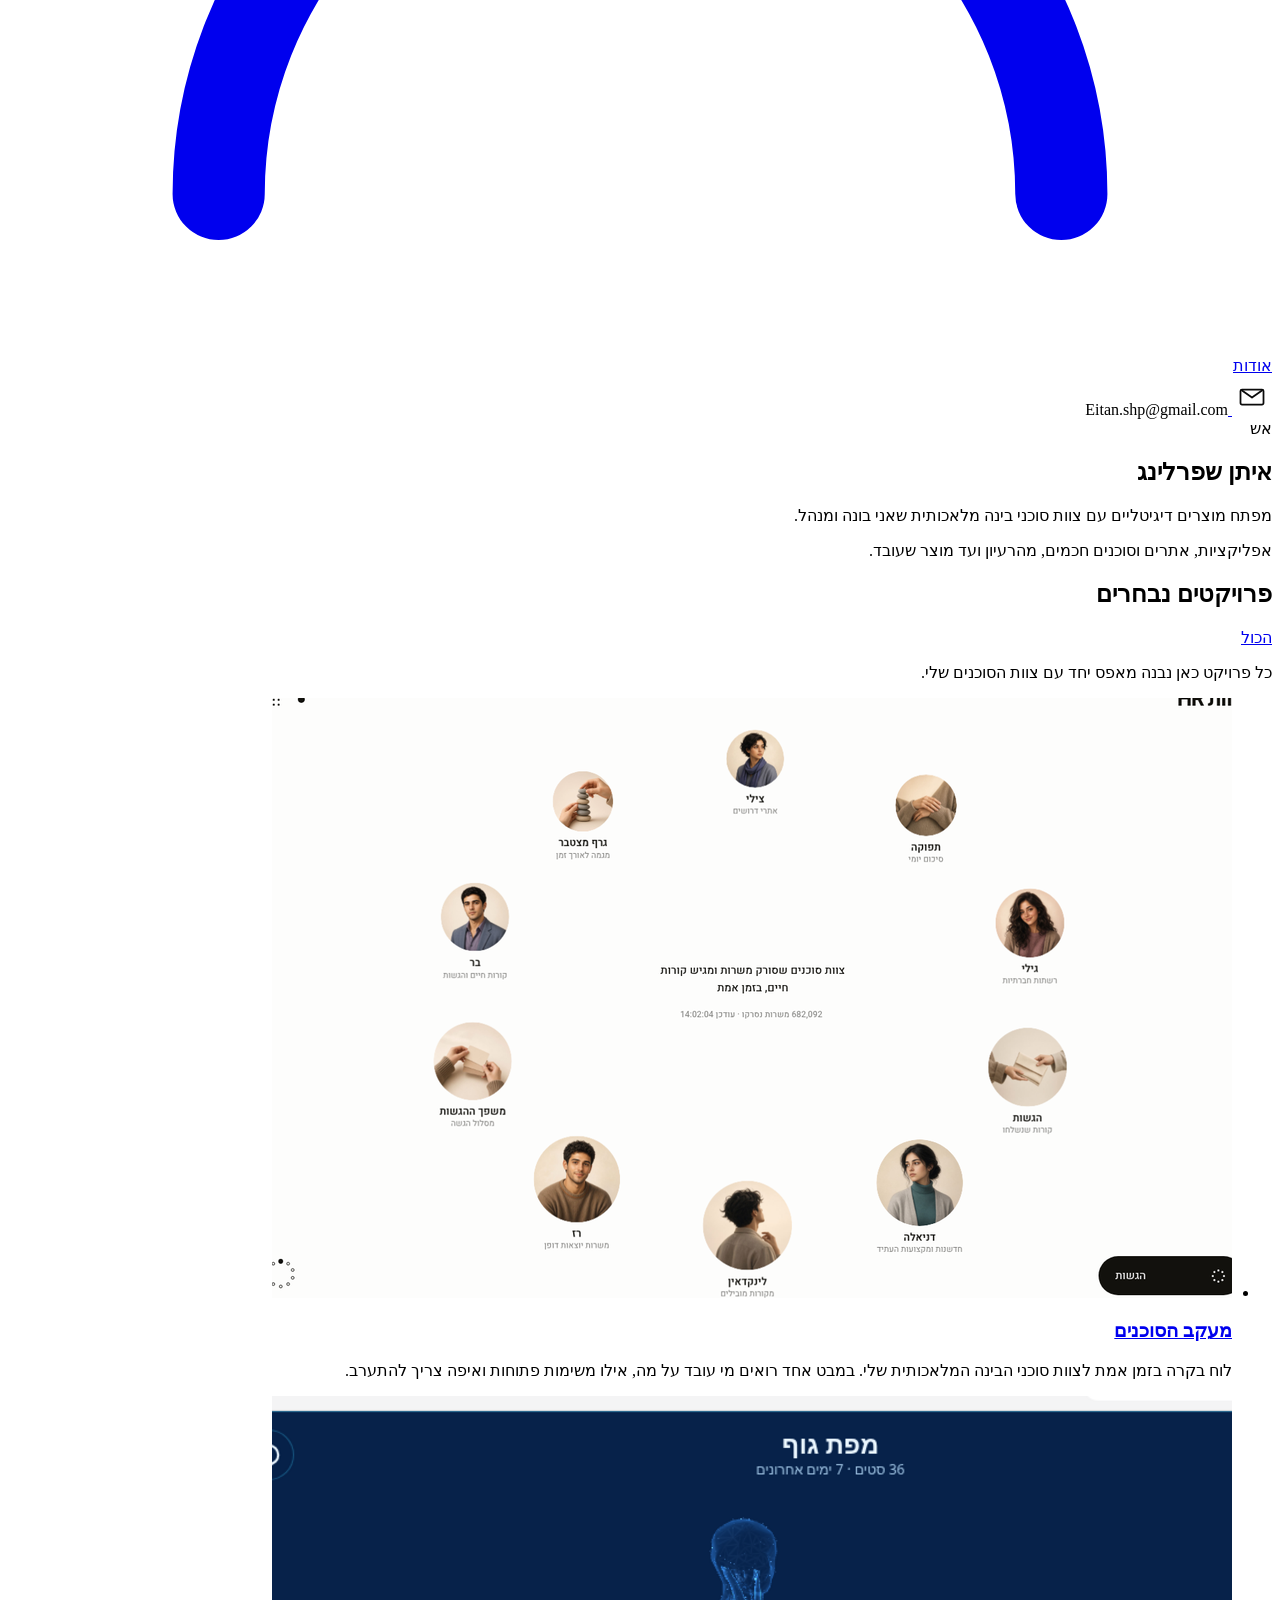
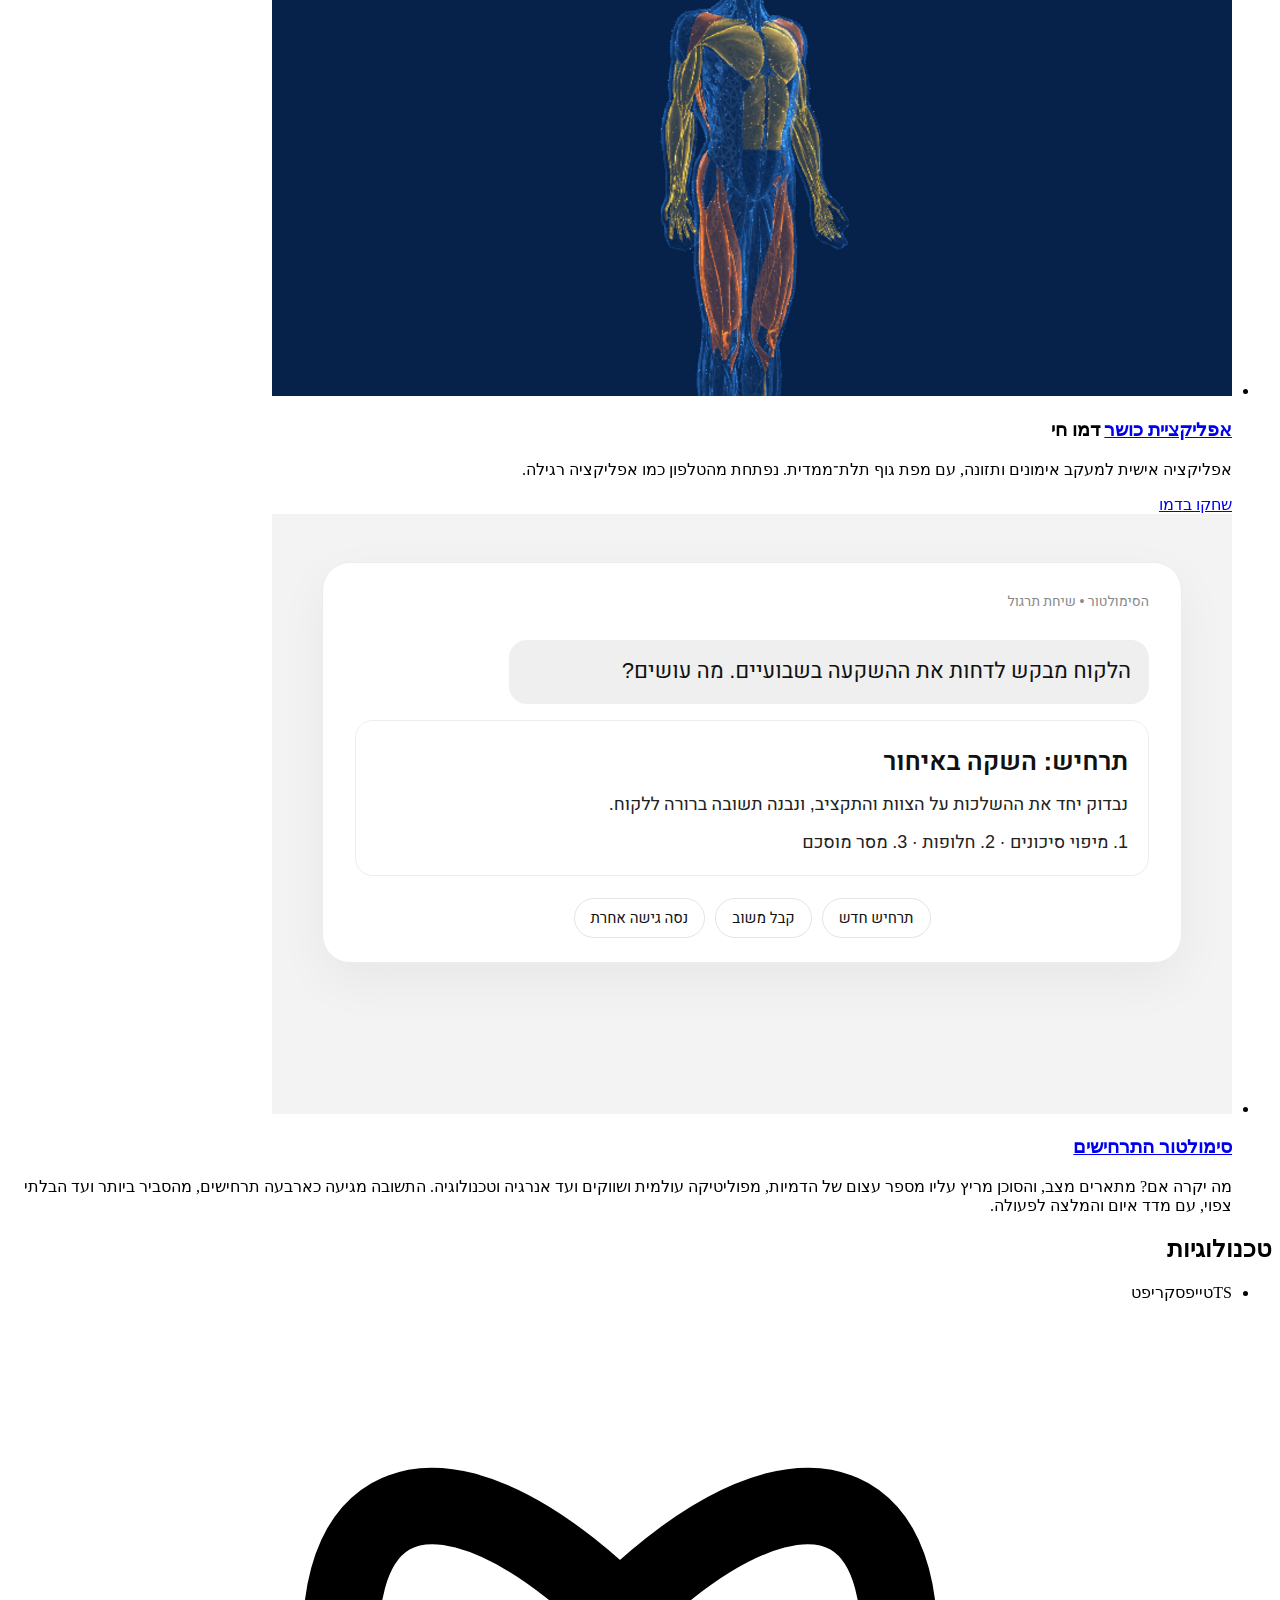
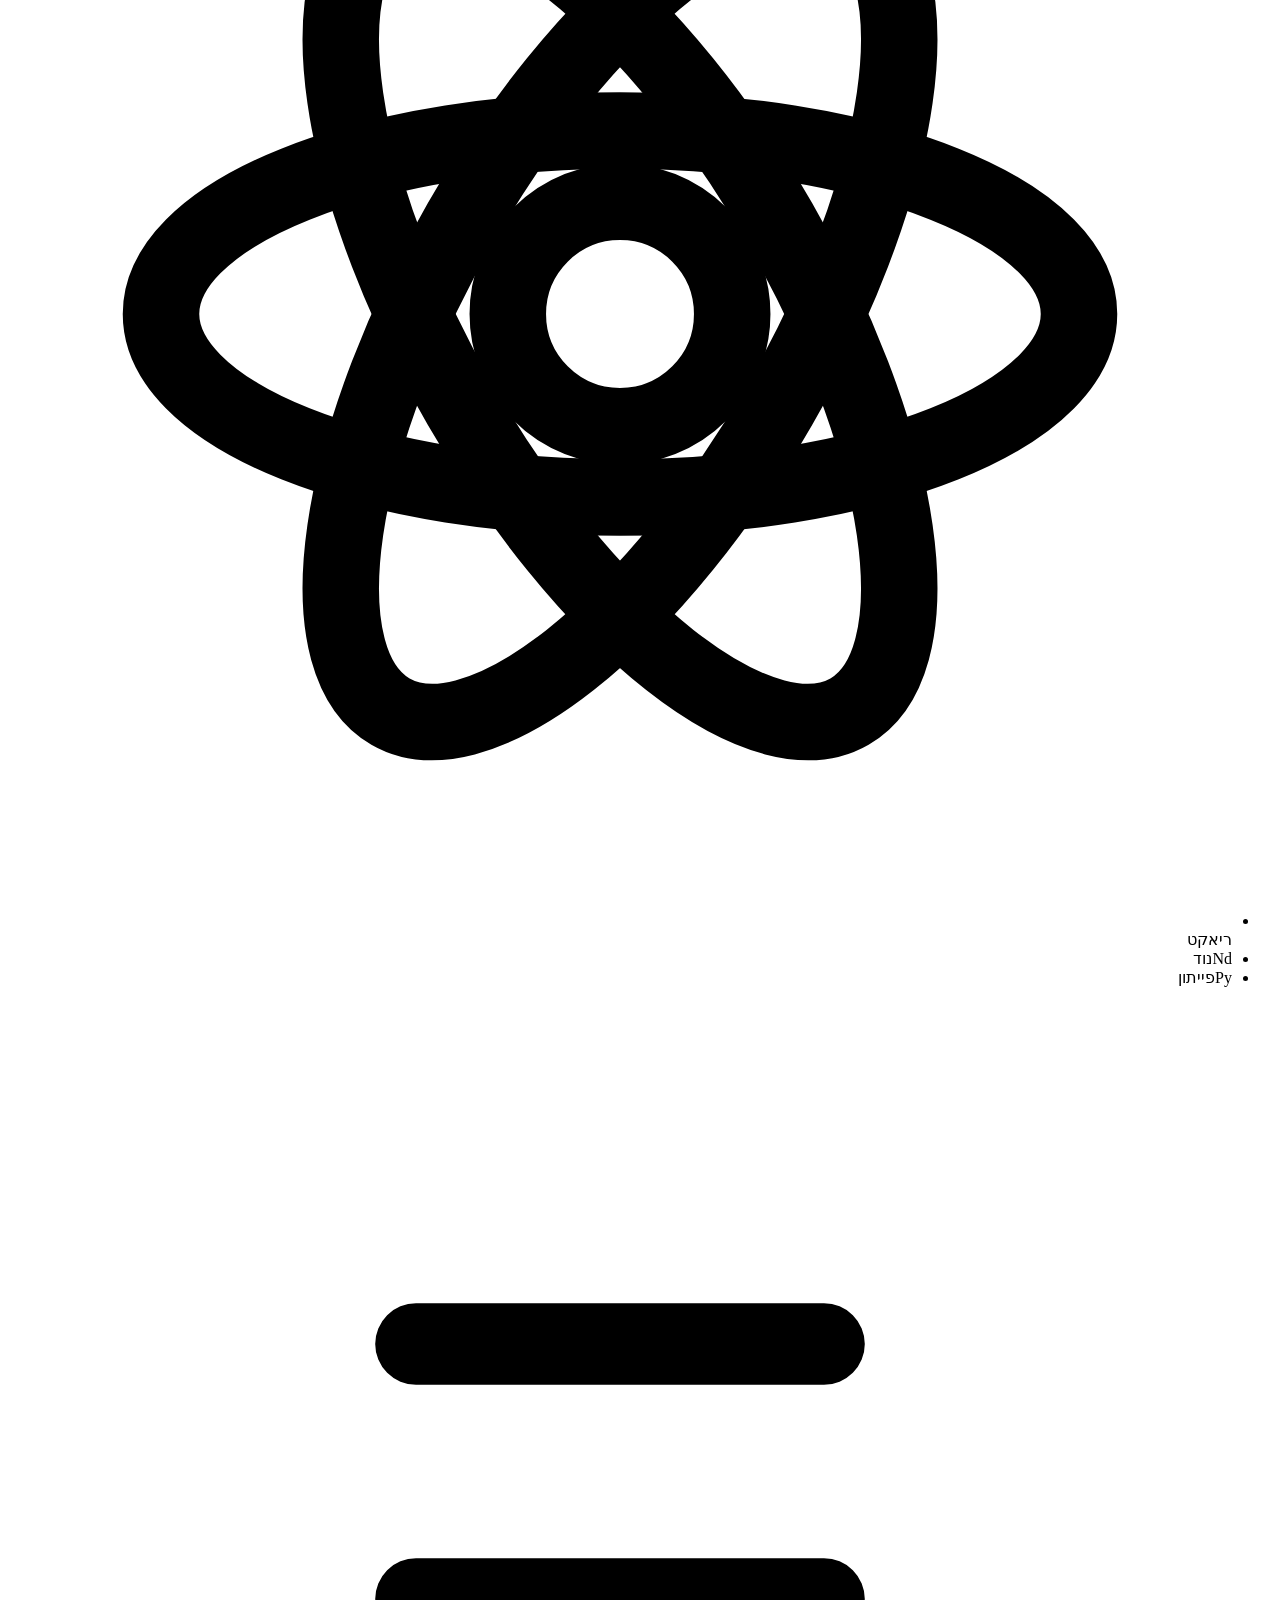
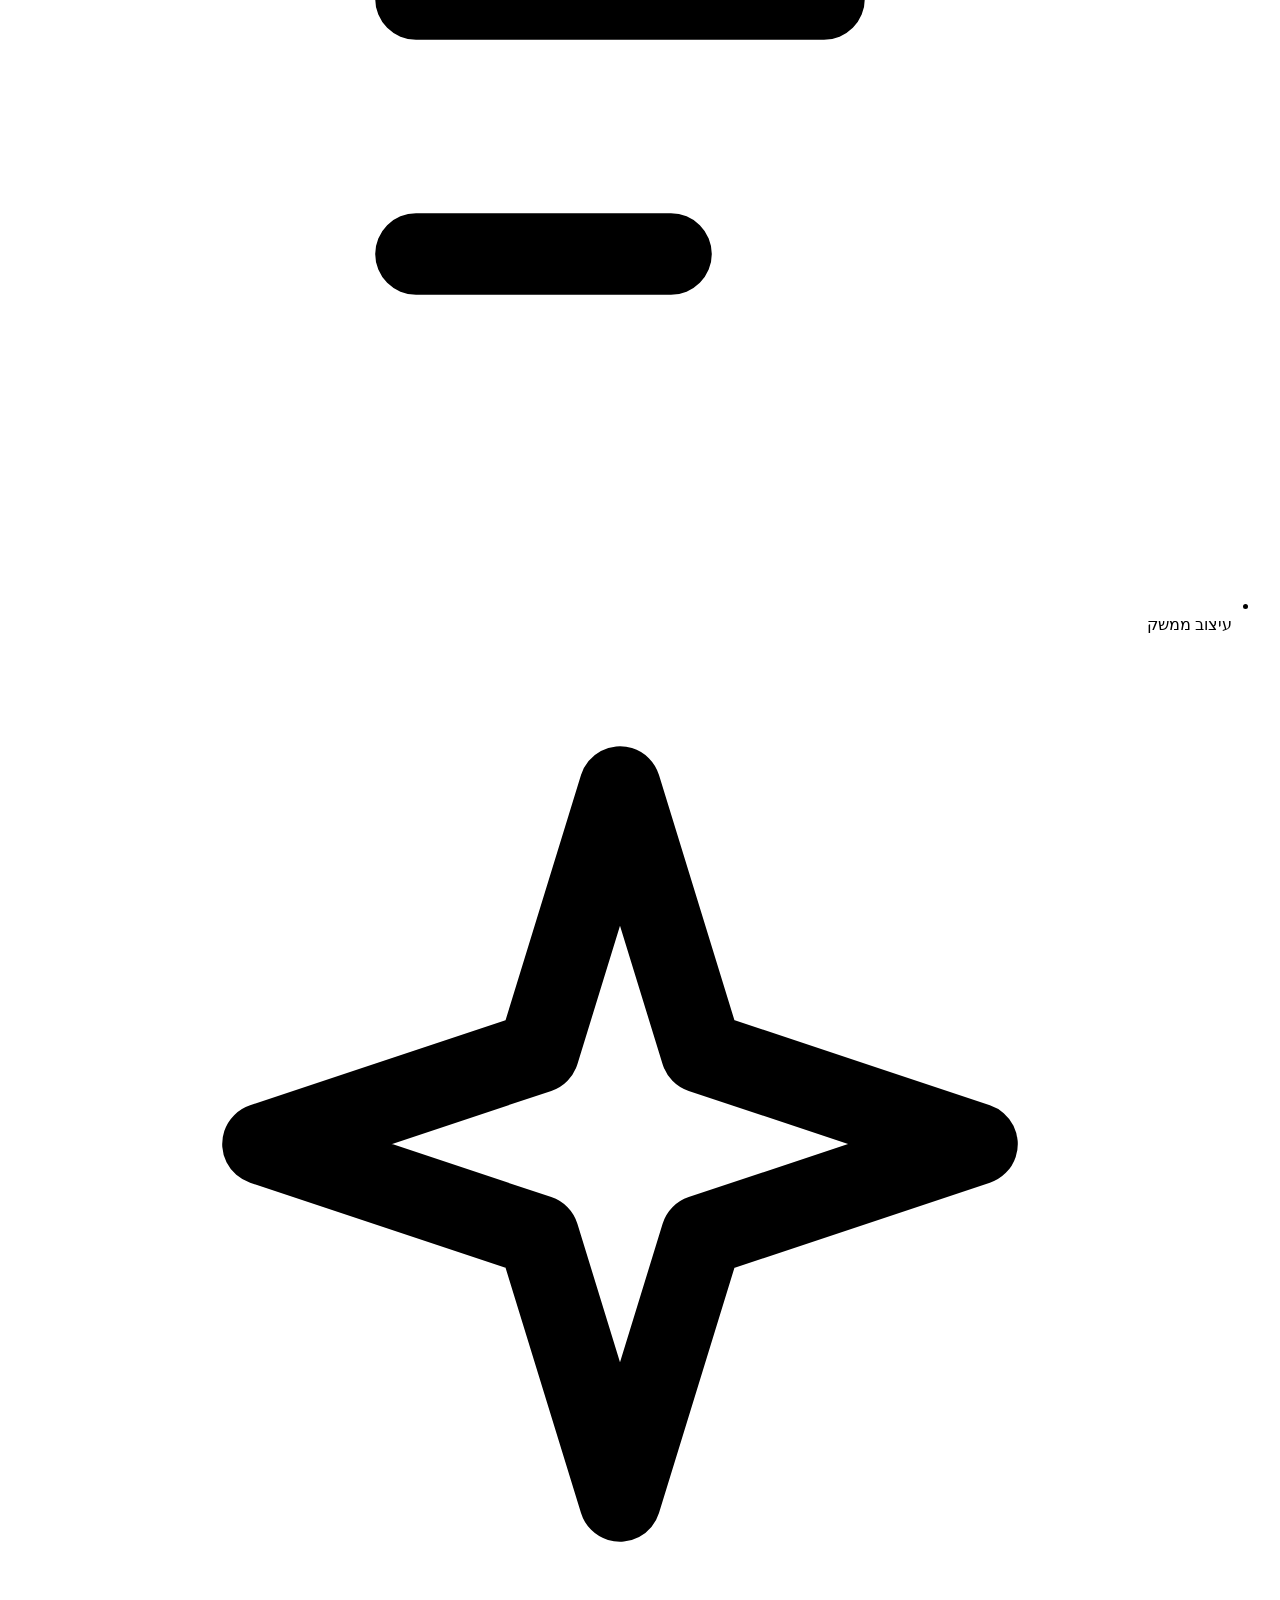
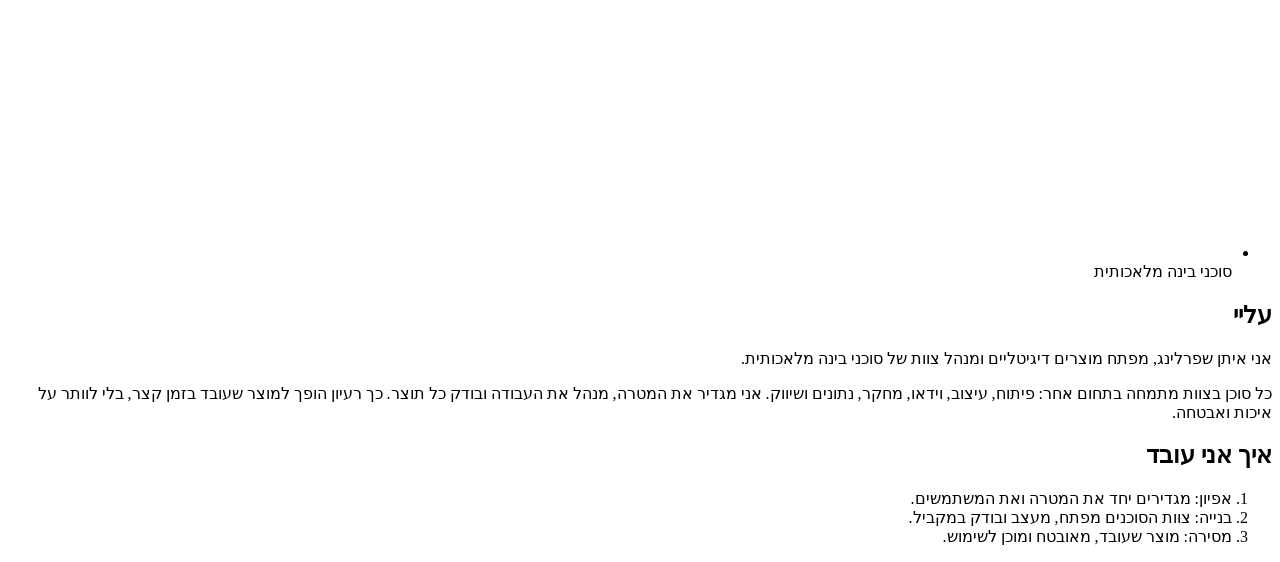
==== commit 8b9cabc7: "Revise the simulator title, card, and opening line Use עמיחי's updated simulator name and the two re" ====
--- a/index.html
+++ b/index.html
@@ -67,8 +67,8 @@
           <img src="covers/cover-simulator.png" width="960" height="600" alt="מוקאפ של שיחת הסימולטור">
         </a>
         <div class="card-copy">
-          <h3><a href="simulator/">הסימולטור</a></h3>
-          <p>סוכן שמקבל תיאור של מצב, בוחן מספר רב של תרחישים אפשריים ומחזיר הערכת סיכונים ותכנית פעולה ברורה.</p>
+          <h3><a href="simulator/">סימולטור התרחישים</a></h3>
+          <p>מה יקרה אם? מתארים מצב, והסוכן מריץ עליו מספר עצום של הדמיות, מפוליטיקה עולמית ושווקים ועד אנרגיה וטכנולוגיה. התשובה מגיעה כארבעה תרחישים, מהסביר ביותר ועד הבלתי צפוי, עם מדד איום והמלצה לפעולה.</p>
         </div>
       </li>
     </ul>
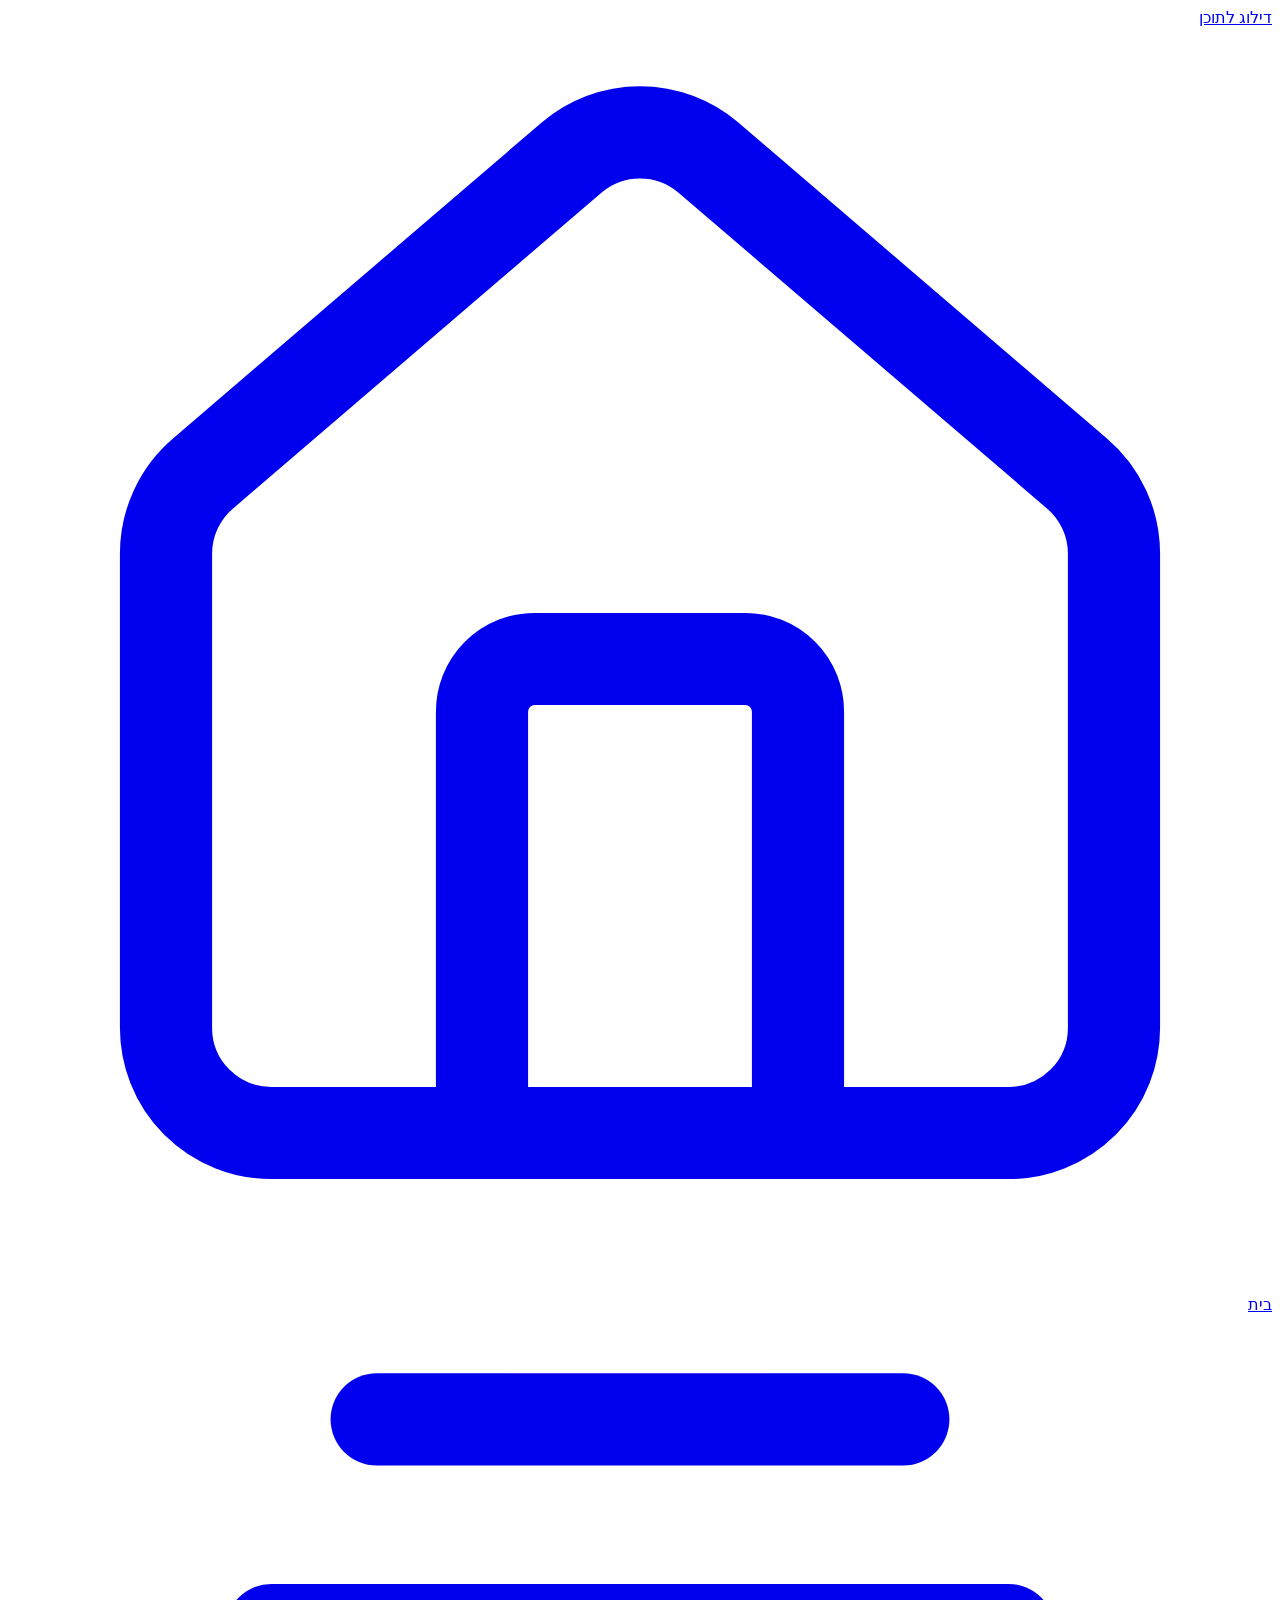
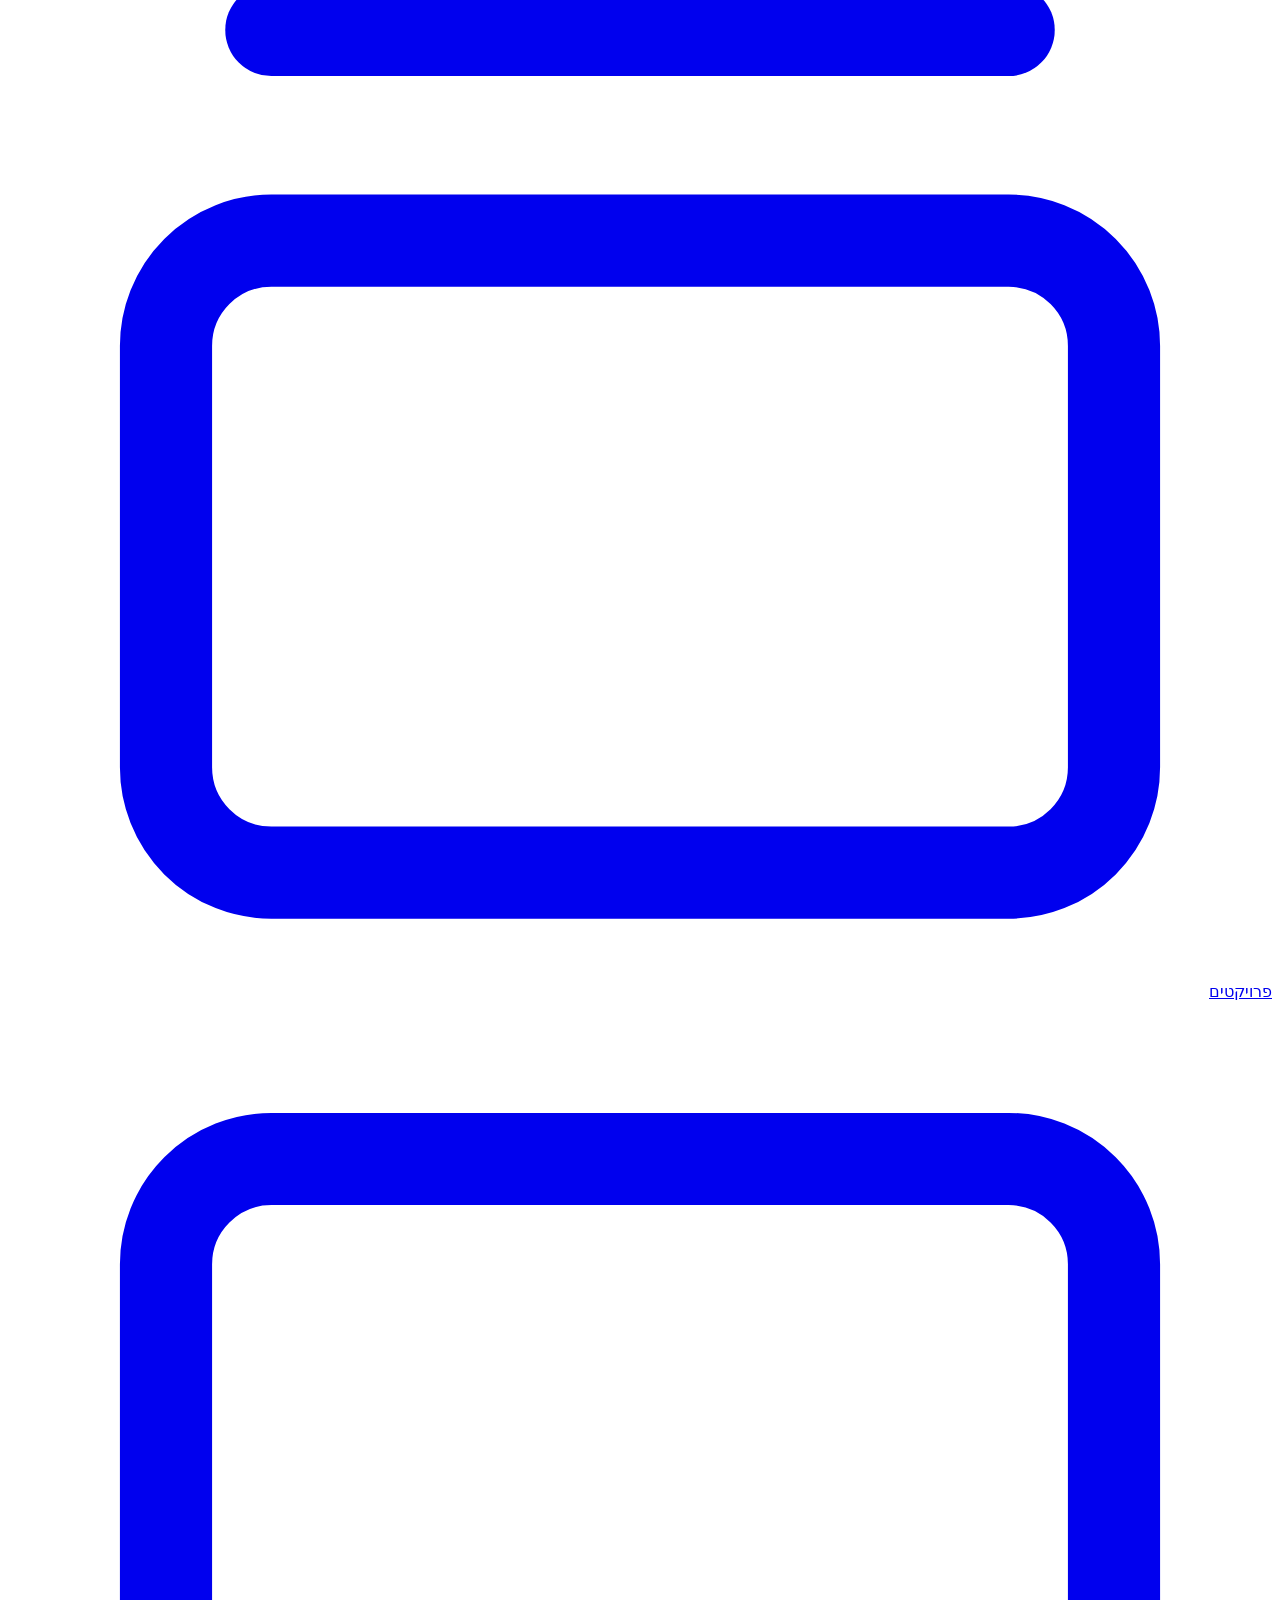
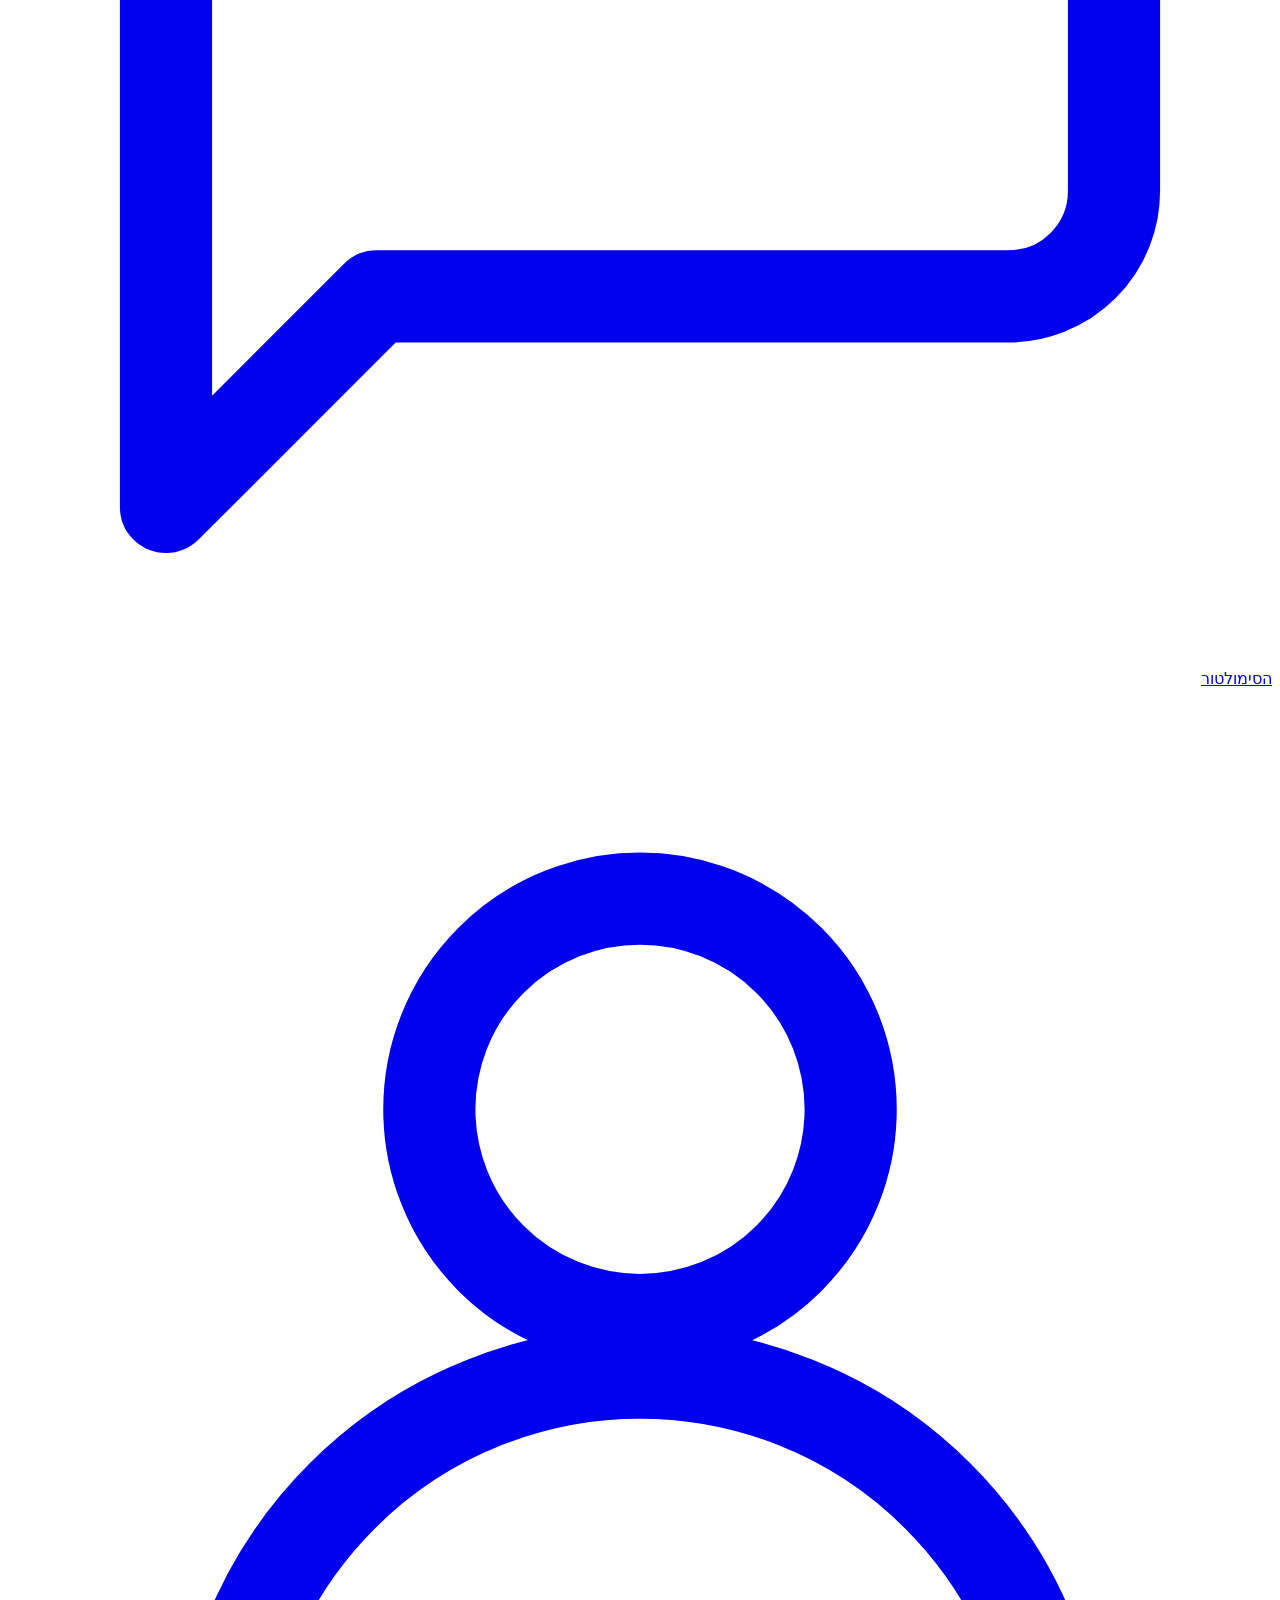
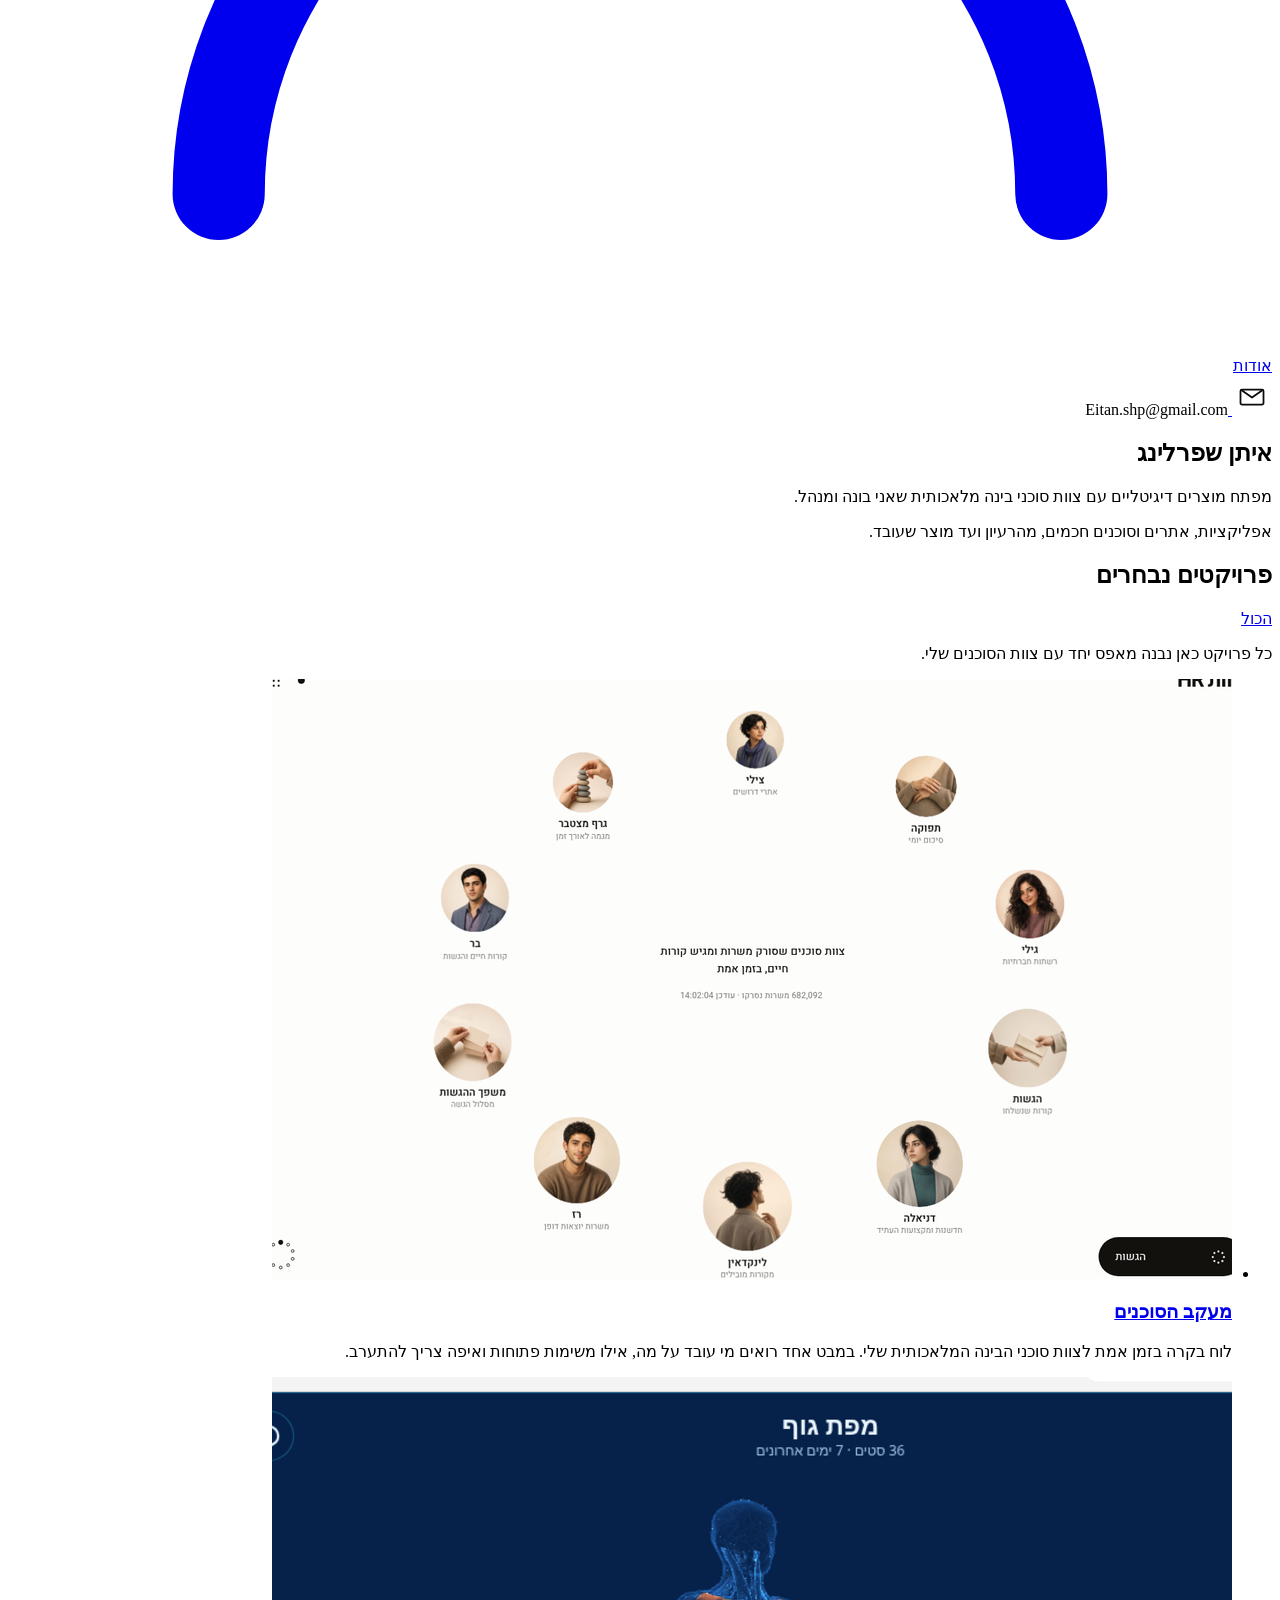
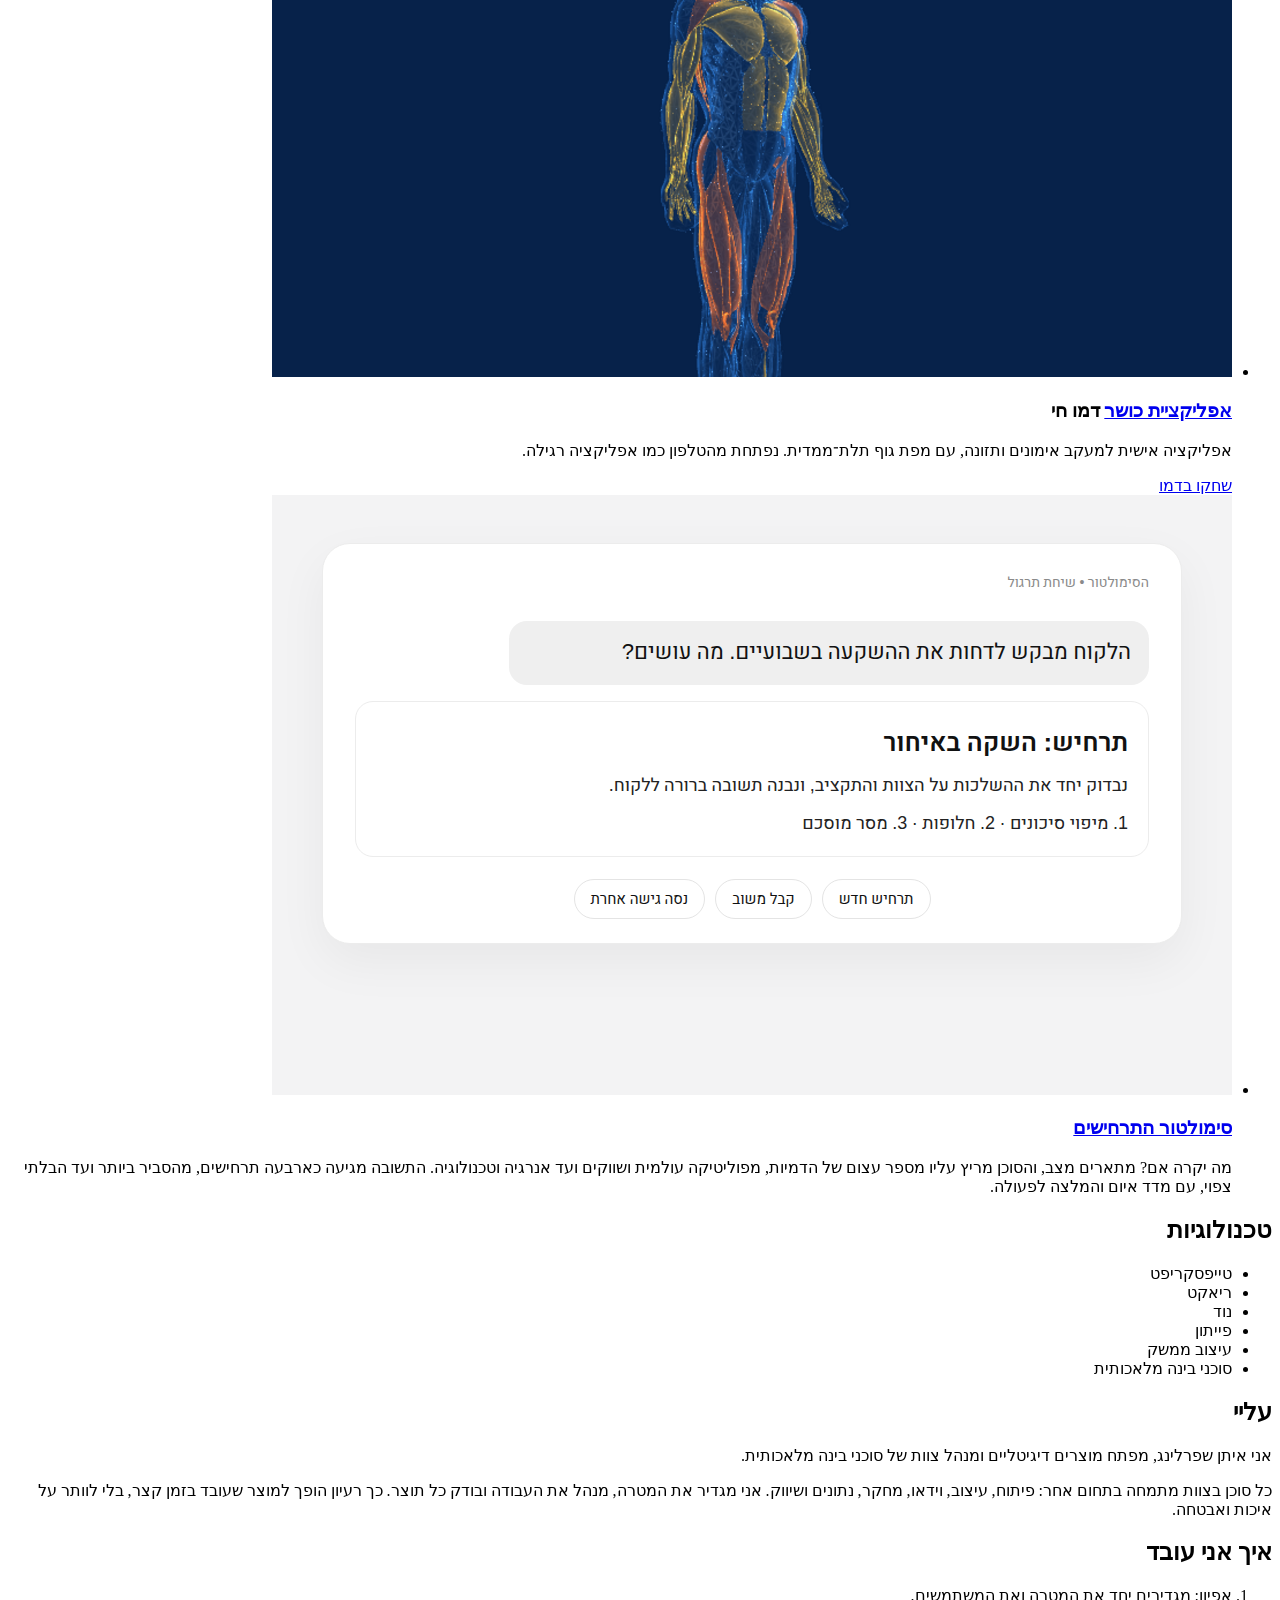
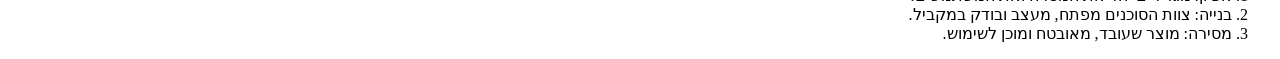
==== commit 8e29fea3: "Merge main visuals into the locked Hebrew copy Keep the body-map fitness cover, Heebo 700 headings, " ====
--- a/index.html
+++ b/index.html
@@ -29,7 +29,6 @@
 </header>
 <main id="content">
   <section class="hero wrap">
-    <div class="monogram" aria-hidden="true">אש</div>
     <div class="hero-copy">
       <h1>איתן שפרלינג</h1>
       <p class="lede">מפתח מוצרים דיגיטליים עם צוות סוכני בינה מלאכותית שאני בונה ומנהל.</p>
@@ -75,7 +74,14 @@
   </section>
   <section class="section wrap" aria-labelledby="stack-title">
     <h2 id="stack-title">טכנולוגיות</h2>
-    <ul class="stack"><li class="tile" tabindex="0" aria-label="טייפסקריפט"><span class="mark">TS</span><span class="tip" role="tooltip">טייפסקריפט</span></li><li class="tile" tabindex="0" aria-label="ריאקט"><svg viewBox="0 0 24 24" aria-hidden="true" fill="none" stroke="currentColor" stroke-width="1.5"><circle cx="12" cy="12" r="2.2"/><ellipse cx="12" cy="12" rx="9" ry="3.6"/><ellipse cx="12" cy="12" rx="9" ry="3.6" transform="rotate(60 12 12)"/><ellipse cx="12" cy="12" rx="9" ry="3.6" transform="rotate(120 12 12)"/></svg><span class="tip" role="tooltip">ריאקט</span></li><li class="tile" tabindex="0" aria-label="נוד"><span class="mark">Nd</span><span class="tip" role="tooltip">נוד</span></li><li class="tile" tabindex="0" aria-label="פייתון"><span class="mark">Py</span><span class="tip" role="tooltip">פייתון</span></li><li class="tile" tabindex="0" aria-label="עיצוב ממשק"><svg viewBox="0 0 24 24" aria-hidden="true" fill="none" stroke="currentColor" stroke-width="1.6" stroke-linecap="round"><path d="M8 7h8M8 12h8M8 17h5"/></svg><span class="tip" role="tooltip">עיצוב ממשק</span></li><li class="tile" tabindex="0" aria-label="סוכני בינה מלאכותית"><svg viewBox="0 0 24 24" aria-hidden="true" fill="none" stroke="currentColor" stroke-width="1.6" stroke-linejoin="round"><path d="M12 3l1.6 5.2L19 10l-5.4 1.8L12 17l-1.6-5.2L5 10l5.4-1.8z"/></svg><span class="tip" role="tooltip">סוכני בינה מלאכותית</span></li></ul>
+    <ul class="stack">
+      <li>טייפסקריפט</li>
+      <li>ריאקט</li>
+      <li>נוד</li>
+      <li>פייתון</li>
+      <li>עיצוב ממשק</li>
+      <li>סוכני בינה מלאכותית</li>
+    </ul>
   </section>
   <section class="section wrap" id="about" aria-labelledby="about-title">
     <h2 id="about-title">עליי</h2>
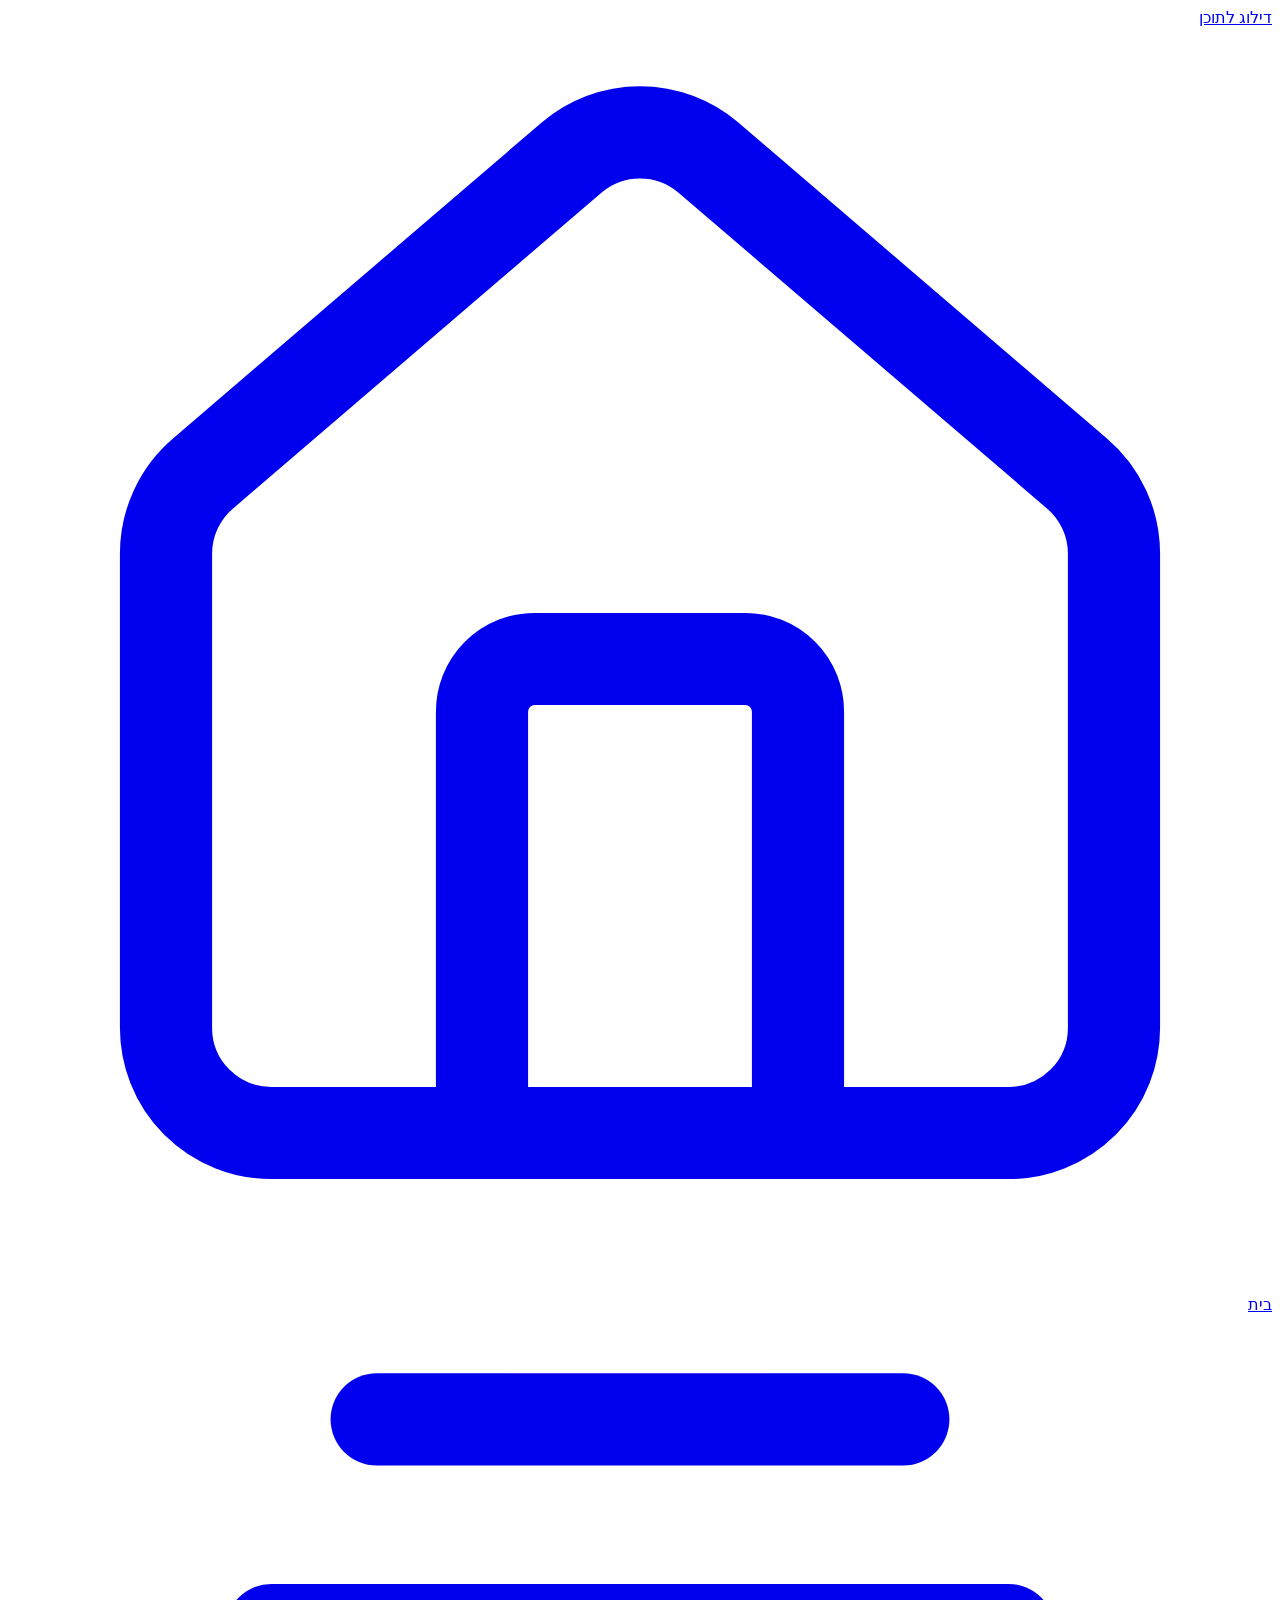
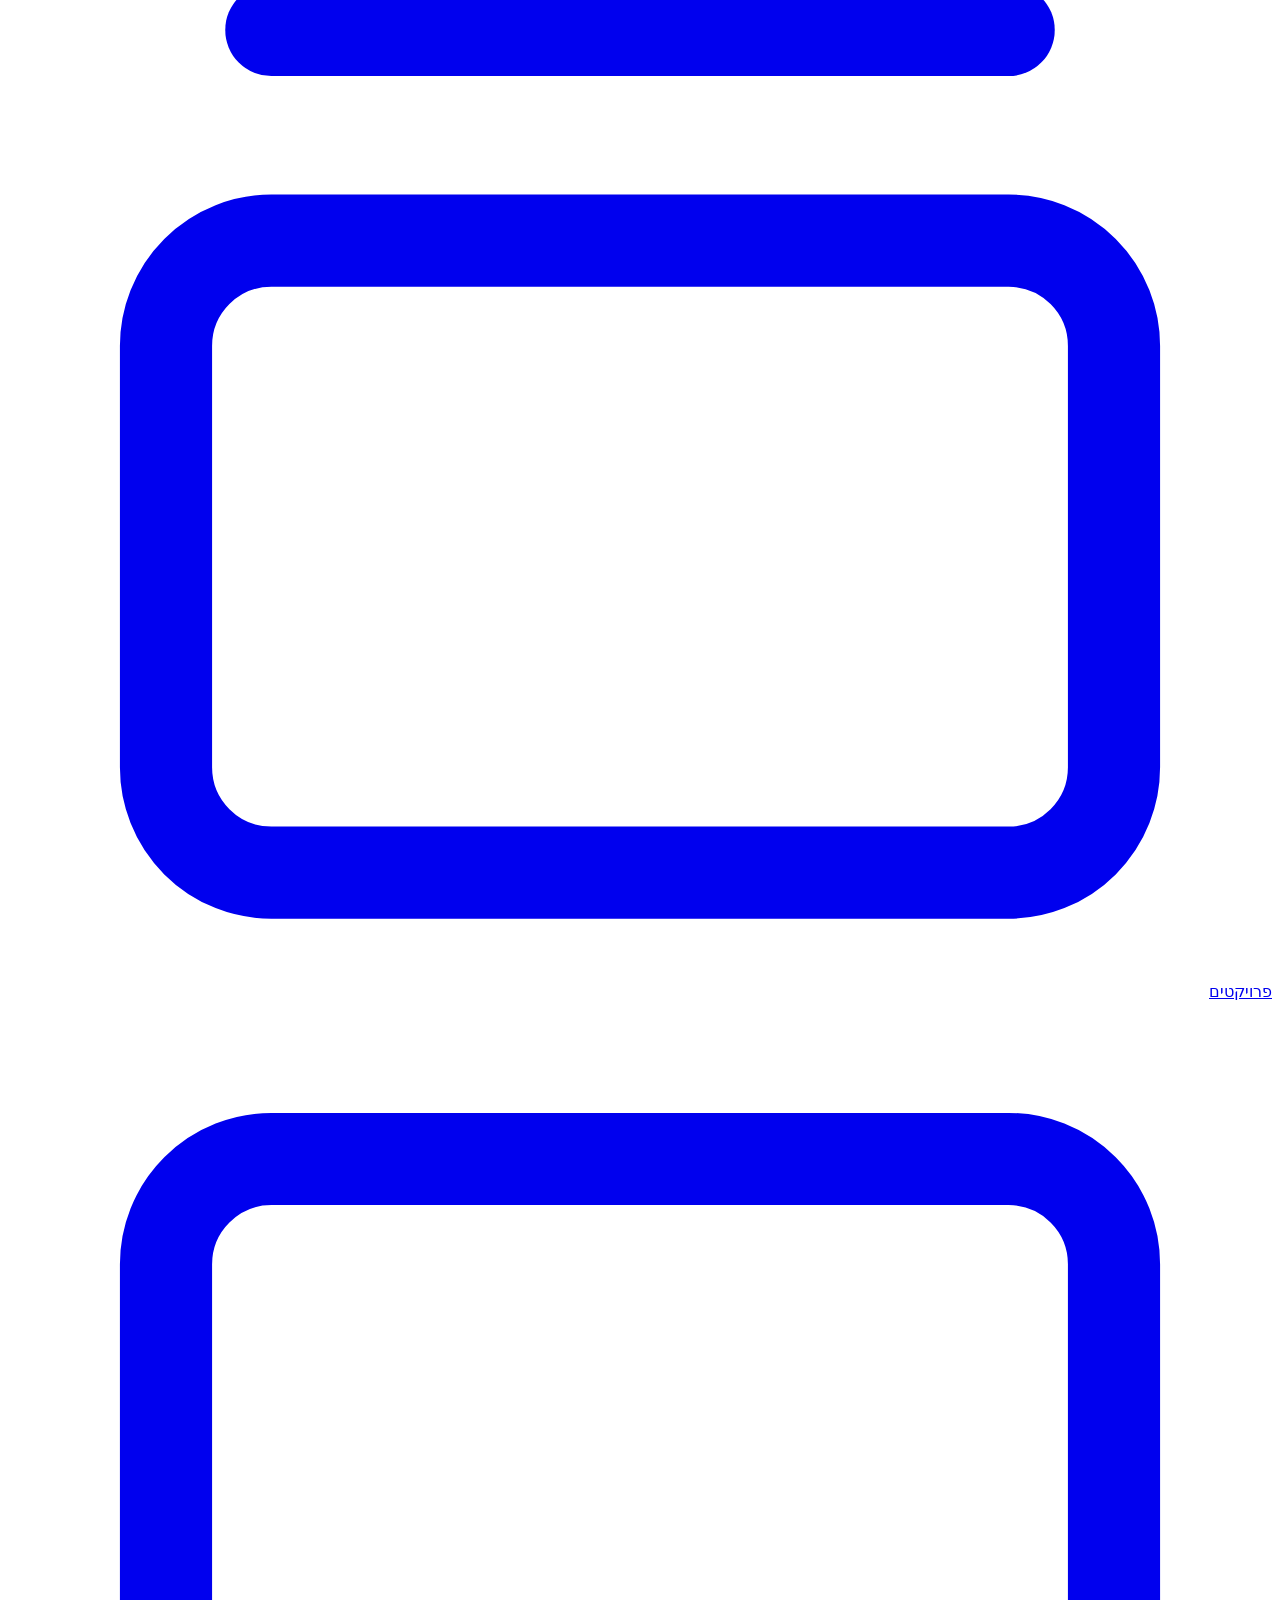
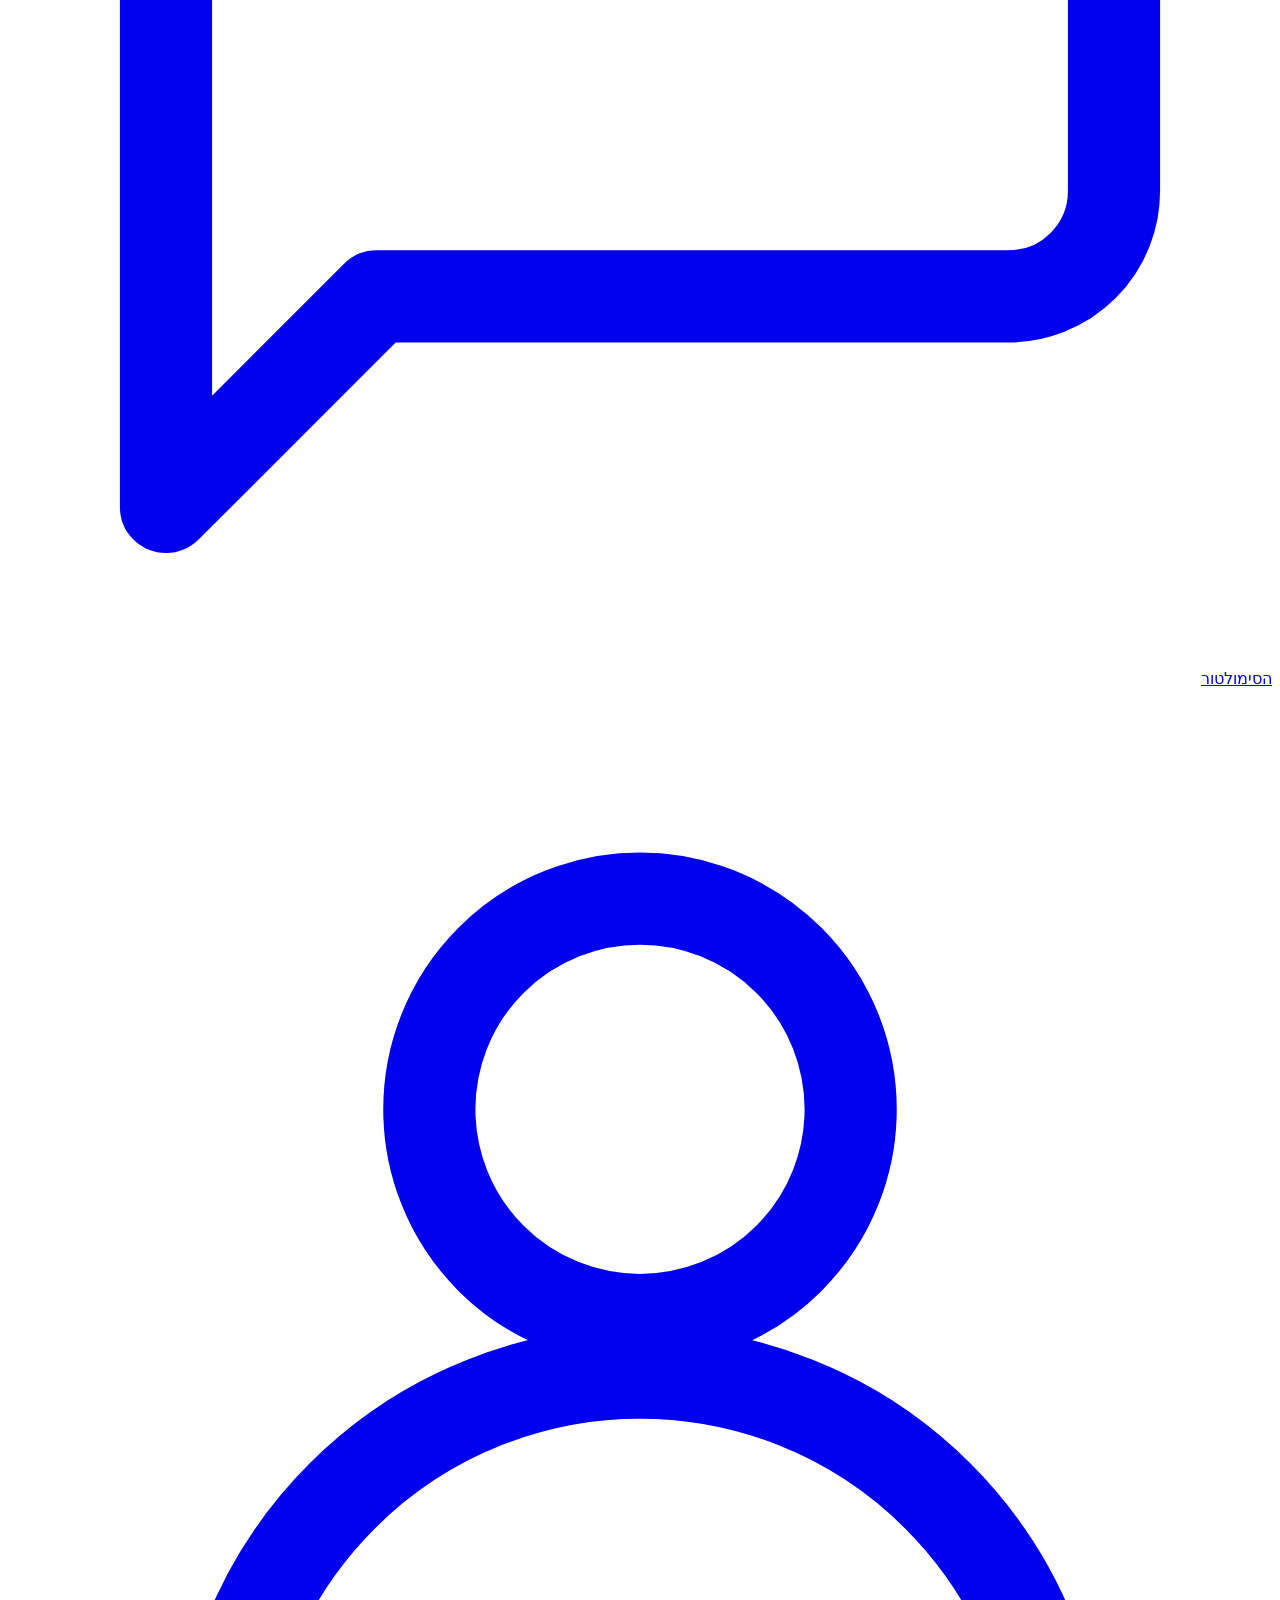
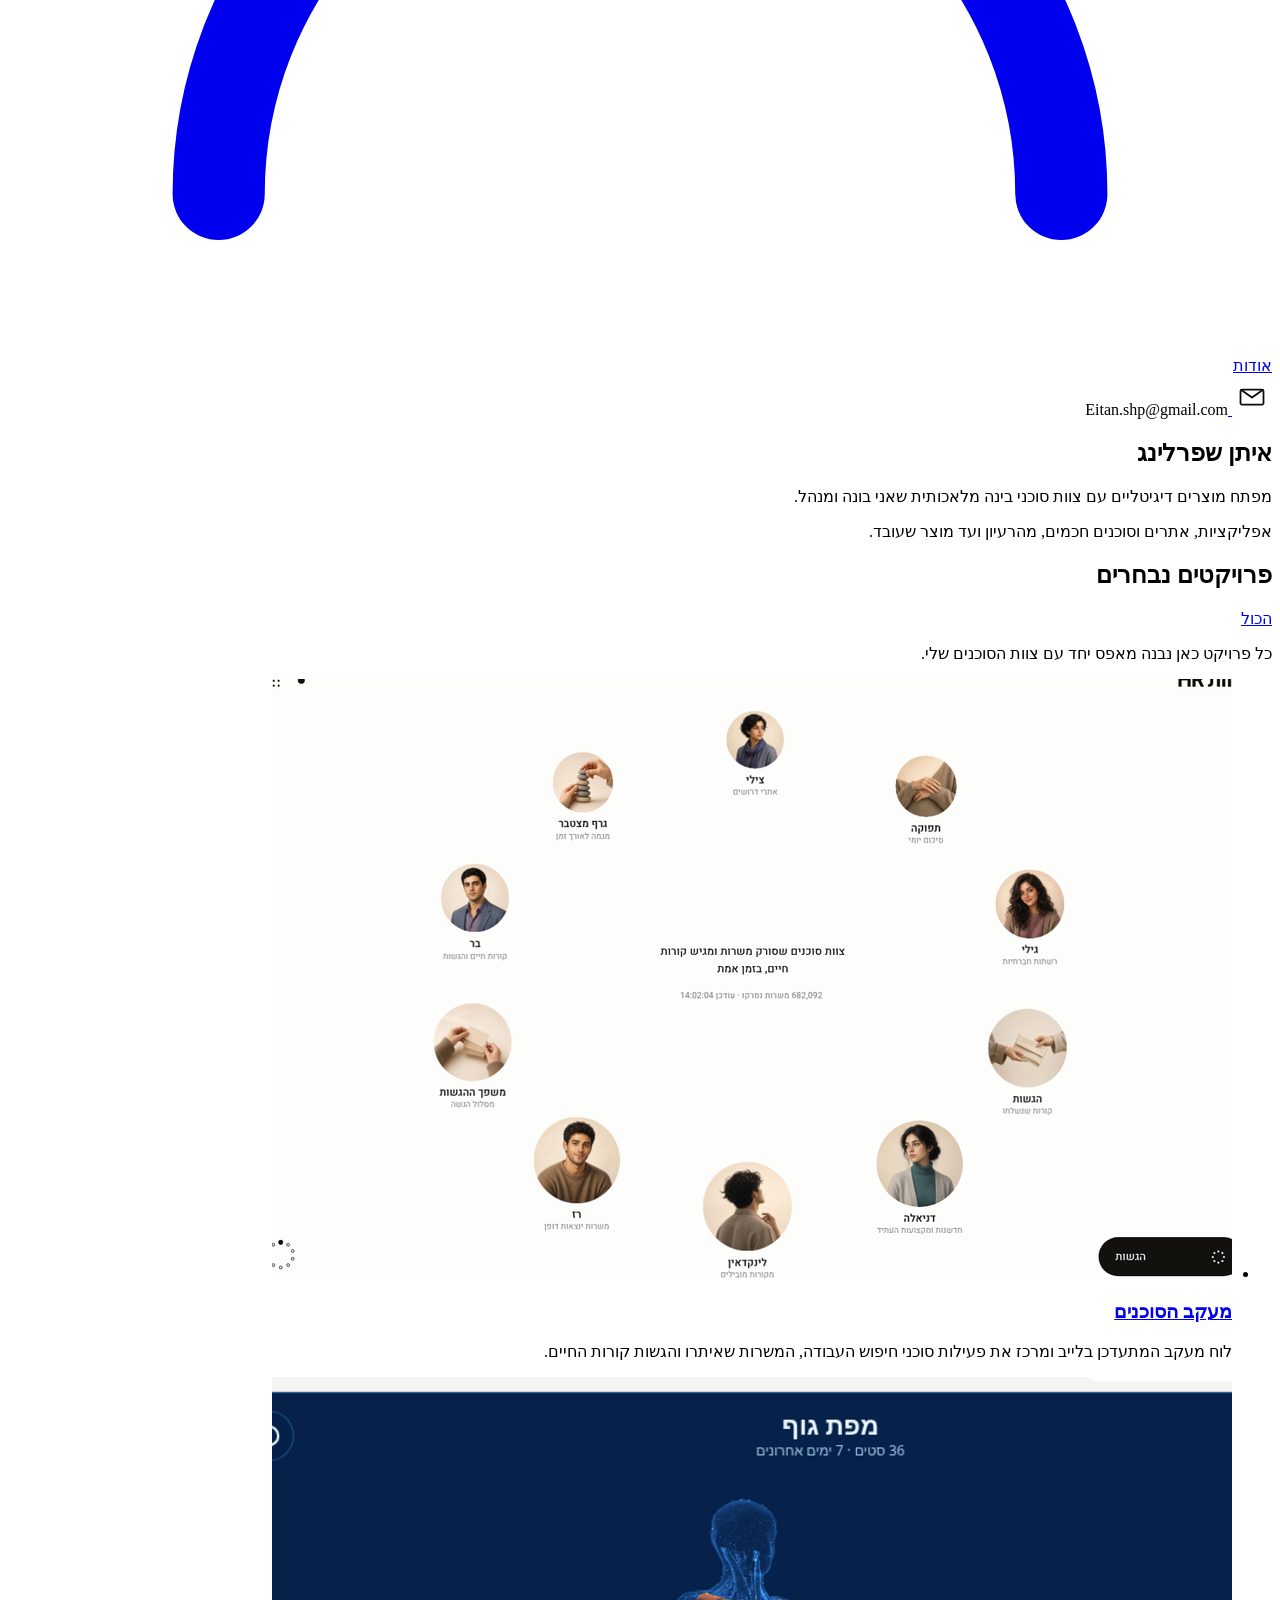
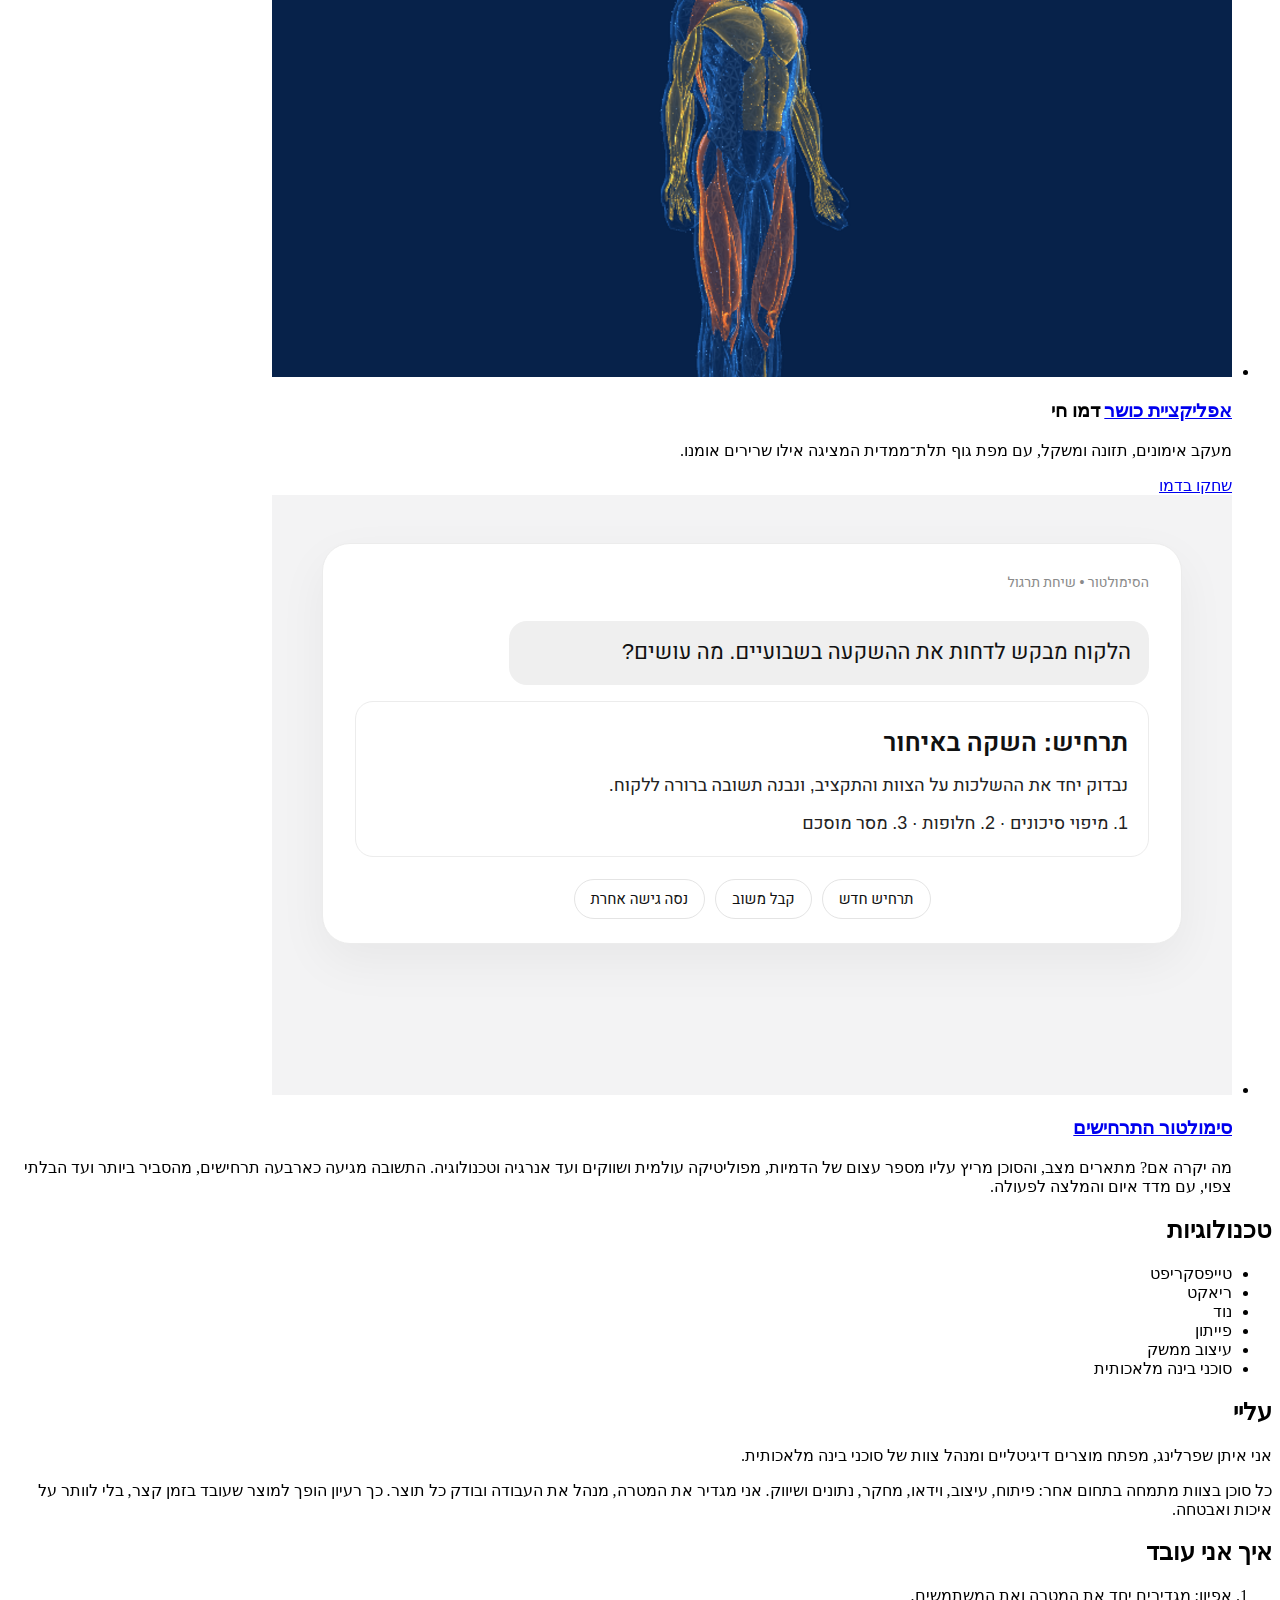
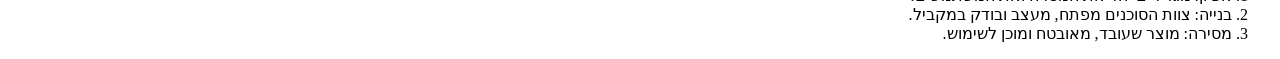
==== commit 7bf33c94: "Shorten the tracker and fitness descriptions Use the copywriter's live tracker line and the shorter " ====
--- a/index.html
+++ b/index.html
@@ -48,7 +48,7 @@
         </a>
         <div class="card-copy">
           <h3><a href="projects/tracker/" data-tracker>מעקב הסוכנים</a></h3>
-          <p>לוח בקרה בזמן אמת לצוות סוכני הבינה המלאכותית שלי. במבט אחד רואים מי עובד על מה, אילו משימות פתוחות ואיפה צריך להתערב.</p>
+          <p>לוח מעקב המתעדכן בלייב ומרכז את פעילות סוכני חיפוש העבודה, המשרות שאיתרו והגשות קורות החיים.</p>
         </div>
       </li>
       <li class="card">
@@ -57,7 +57,7 @@
         </a>
         <div class="card-copy">
           <h3><a href="fitness/">אפליקציית כושר</a> <span class="badge">דמו חי</span></h3>
-          <p>אפליקציה אישית למעקב אימונים ותזונה, עם מפת גוף תלת־ממדית. נפתחת מהטלפון כמו אפליקציה רגילה.</p>
+          <p>מעקב אימונים, תזונה ומשקל, עם מפת גוף תלת־ממדית המציגה אילו שרירים אומנו.</p>
           <a class="demo-link" href="fitness/">שחקו בדמו</a>
         </div>
       </li>
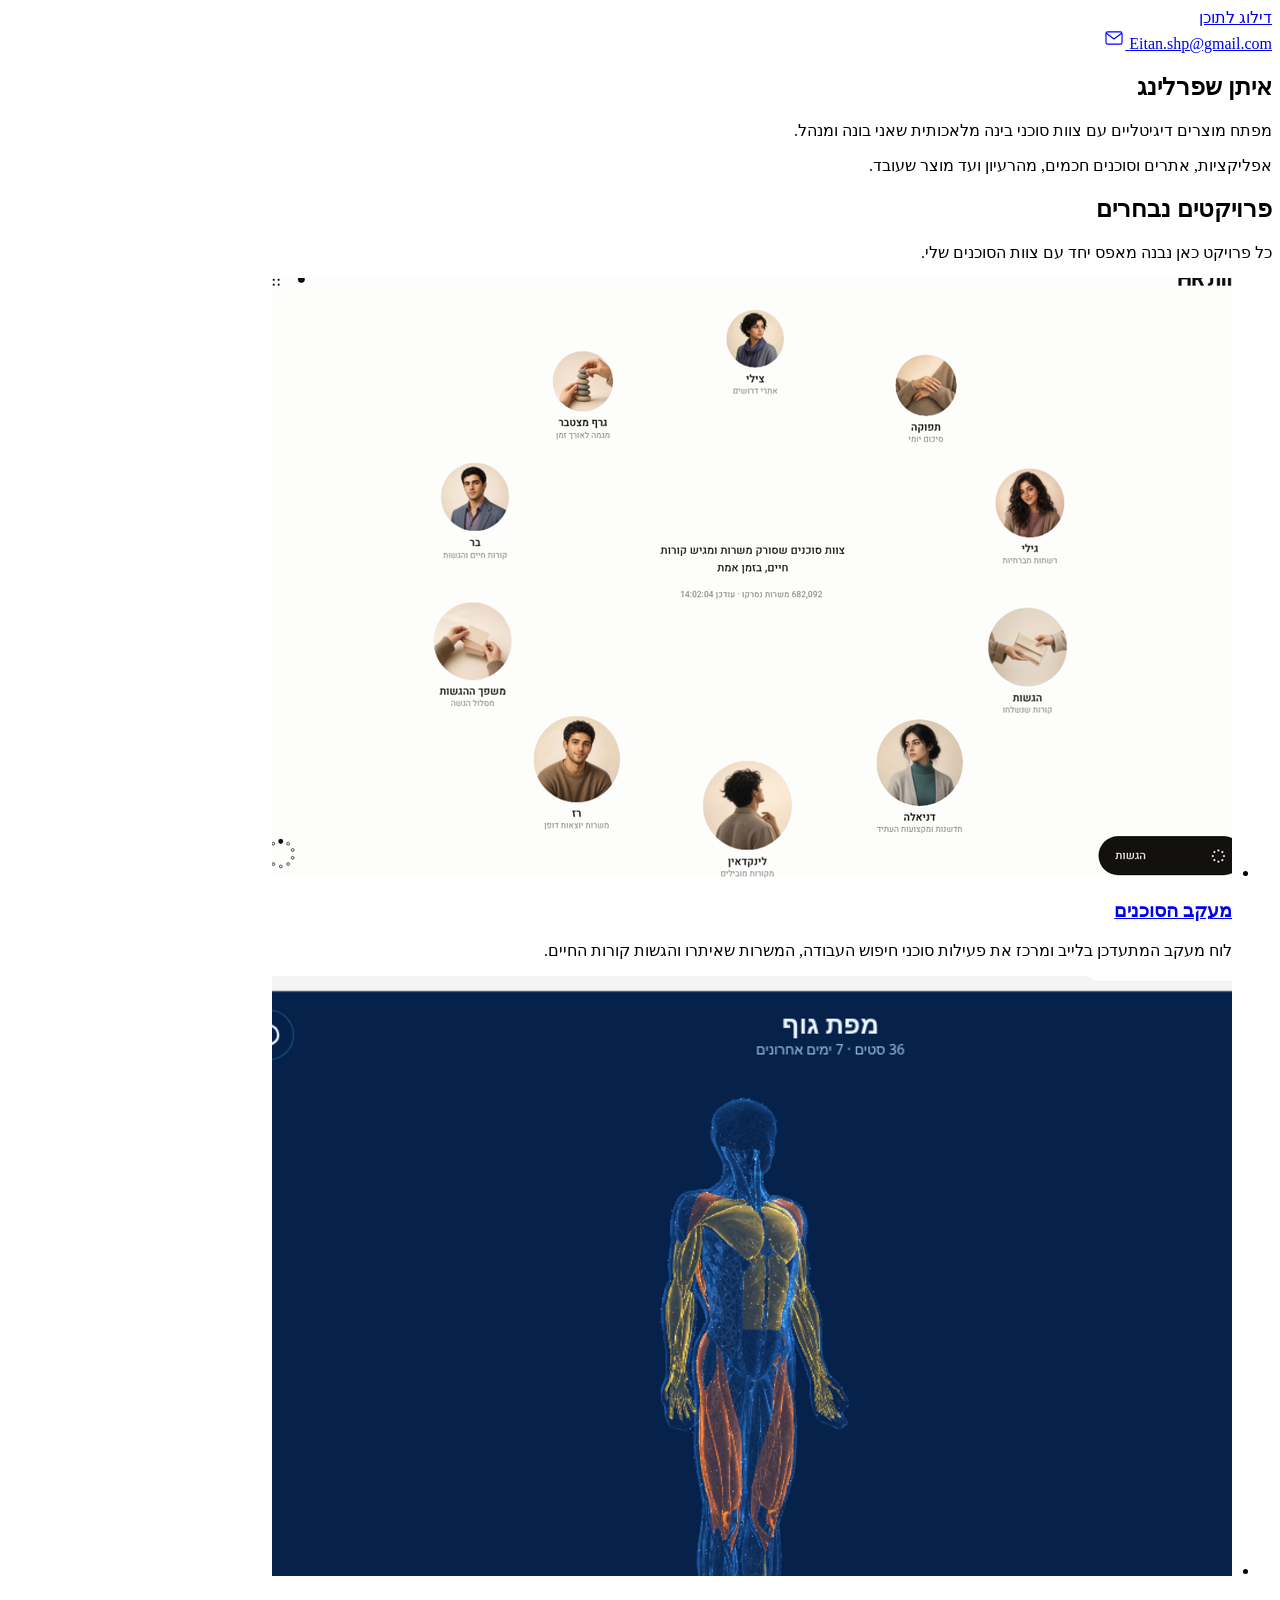
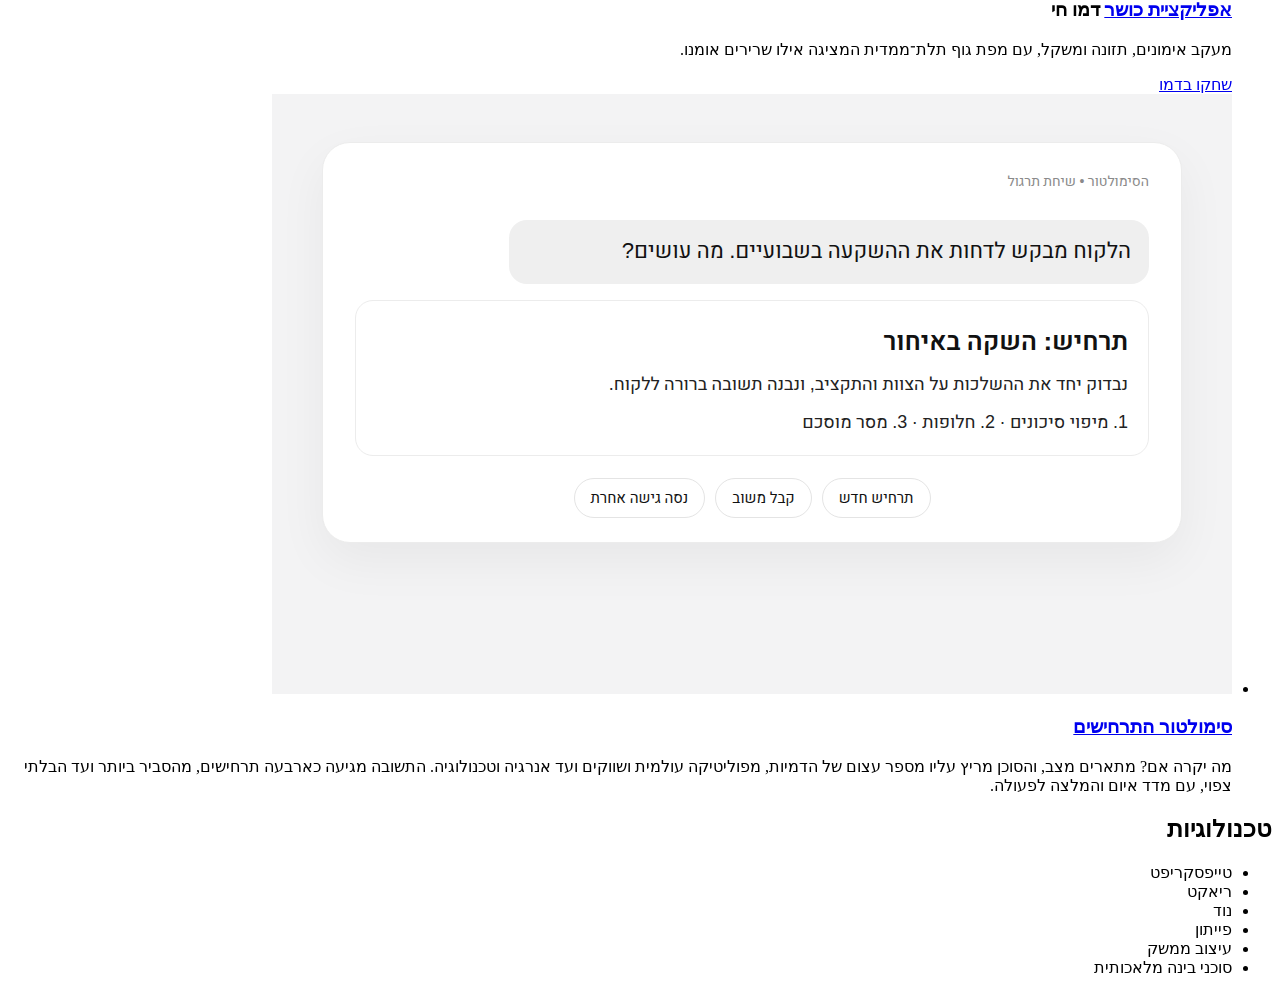
==== commit c473e5ca: "Make the home page the single portfolio view Remove the round navigation and the home about blocks, " ====
--- a/index.html
+++ b/index.html
@@ -13,19 +13,15 @@
 <body>
 <a class="skip" href="#content">דילוג לתוכן</a>
 <header class="site-header">
-  <nav class="nav wrap" aria-label="ראשי">
-    <div class="nav-group"><a class="nav-btn" href="./" aria-label="בית" aria-current="page"><svg viewBox="0 0 24 24" aria-hidden="true" fill="none" stroke="currentColor" stroke-width="1.75" stroke-linecap="round" stroke-linejoin="round"><path d="M15 21v-8a1 1 0 0 0-1-1h-4a1 1 0 0 0-1 1v8"/><path d="M3 10a2 2 0 0 1 .709-1.528l7-6a2 2 0 0 1 2.582 0l7 6A2 2 0 0 1 21 10v9a2 2 0 0 1-2 2H5a2 2 0 0 1-2-2z"/></svg><span class="tip" role="tooltip">בית</span></a><a class="nav-btn" href="projects/" aria-label="פרויקטים"><svg viewBox="0 0 24 24" aria-hidden="true" fill="none" stroke="currentColor" stroke-width="1.75" stroke-linecap="round" stroke-linejoin="round"><path d="M7 2h10"/><path d="M5 6h14"/><rect x="3" y="10" width="18" height="12" rx="2"/></svg><span class="tip" role="tooltip">פרויקטים</span></a><a class="nav-btn" href="simulator/" aria-label="הסימולטור"><svg viewBox="0 0 24 24" aria-hidden="true" fill="none" stroke="currentColor" stroke-width="1.75" stroke-linecap="round" stroke-linejoin="round"><path d="M21 15a2 2 0 0 1-2 2H7l-4 4V5a2 2 0 0 1 2-2h14a2 2 0 0 1 2 2z"/></svg><span class="tip" role="tooltip">הסימולטור</span></a><a class="nav-btn" href="about/" aria-label="אודות"><svg viewBox="0 0 24 24" aria-hidden="true" fill="none" stroke="currentColor" stroke-width="1.75" stroke-linecap="round" stroke-linejoin="round"><circle cx="12" cy="8" r="4"/><path d="M20 21a8 8 0 0 0-16 0"/></svg><span class="tip" role="tooltip">אודות</span></a></div>
-    <div class="contact">
-      <a class="contact-mail" data-contact href="mailto:Eitan.shp@gmail.com" aria-label="שליחת מייל">
-        <svg xmlns="http://www.w3.org/2000/svg" width="40" height="40" viewBox="0 0 40 40" role="img" aria-hidden="true">
-          <rect width="40" height="40" rx="12" fill="#FFFFFF"/>
-          <path d="M10 14.5h20a1.5 1.5 0 0 1 1.5 1.5v12a1.5 1.5 0 0 1-1.5 1.5H10A1.5 1.5 0 0 1 8.5 28V16a1.5 1.5 0 0 1 1.5-1.5z" fill="none" stroke="#0A0A0A" stroke-width="1.75" stroke-linejoin="round"/>
-          <path d="M10 15.5 20 22.5 30 15.5" fill="none" stroke="#0A0A0A" stroke-width="1.75" stroke-linecap="round" stroke-linejoin="round"/>
-        </svg>
-      </a>
+  <div class="header-bar">
+    <a class="contact-row" data-contact href="mailto:Eitan.shp@gmail.com" dir="ltr" lang="en" aria-label="שליחת מייל אל Eitan.shp@gmail.com">
+      <svg class="mail-icon" viewBox="0 0 24 24" width="22" height="22" aria-hidden="true" fill="none" stroke="currentColor" stroke-width="1.25" stroke-linecap="round" stroke-linejoin="round">
+        <rect x="3.25" y="5.25" width="17.5" height="13.5" rx="1.75"/>
+        <path d="m4 7 8 6 8-6"/>
+      </svg>
       <span class="contact-email">Eitan.shp@gmail.com</span>
-    </div>
-  </nav>
+    </a>
+  </div>
 </header>
 <main id="content">
   <section class="hero wrap">
@@ -38,7 +34,6 @@
   <section class="section wrap" id="work" aria-labelledby="work-title">
     <div class="section-head">
       <h2 id="work-title">פרויקטים נבחרים</h2>
-      <a class="link" href="projects/">הכול</a>
     </div>
     <p class="lede">כל פרויקט כאן נבנה מאפס יחד עם צוות הסוכנים שלי.</p>
     <ul class="cards">
@@ -83,21 +78,6 @@
       <li>סוכני בינה מלאכותית</li>
     </ul>
   </section>
-  <section class="section wrap" id="about" aria-labelledby="about-title">
-    <h2 id="about-title">עליי</h2>
-    <div class="prose">
-      <p>אני איתן שפרלינג, מפתח מוצרים דיגיטליים ומנהל צוות של סוכני בינה מלאכותית.</p>
-      <p>כל סוכן בצוות מתמחה בתחום אחר: פיתוח, עיצוב, וידאו, מחקר, נתונים ושיווק. אני מגדיר את המטרה, מנהל את העבודה ובודק כל תוצר. כך רעיון הופך למוצר שעובד בזמן קצר, בלי לוותר על איכות ואבטחה.</p>
-    </div>
-  </section>
-  <section class="section wrap" aria-labelledby="method-title">
-    <h2 id="method-title">איך אני עובד</h2>
-    <ol class="steps">
-      <li>אפיון: מגדירים יחד את המטרה ואת המשתמשים.</li>
-      <li>בנייה: צוות הסוכנים מפתח, מעצב ובודק במקביל.</li>
-      <li>מסירה: מוצר שעובד, מאובטח ומוכן לשימוש.</li>
-    </ol>
-  </section>
 </main>
 </body>
 </html>
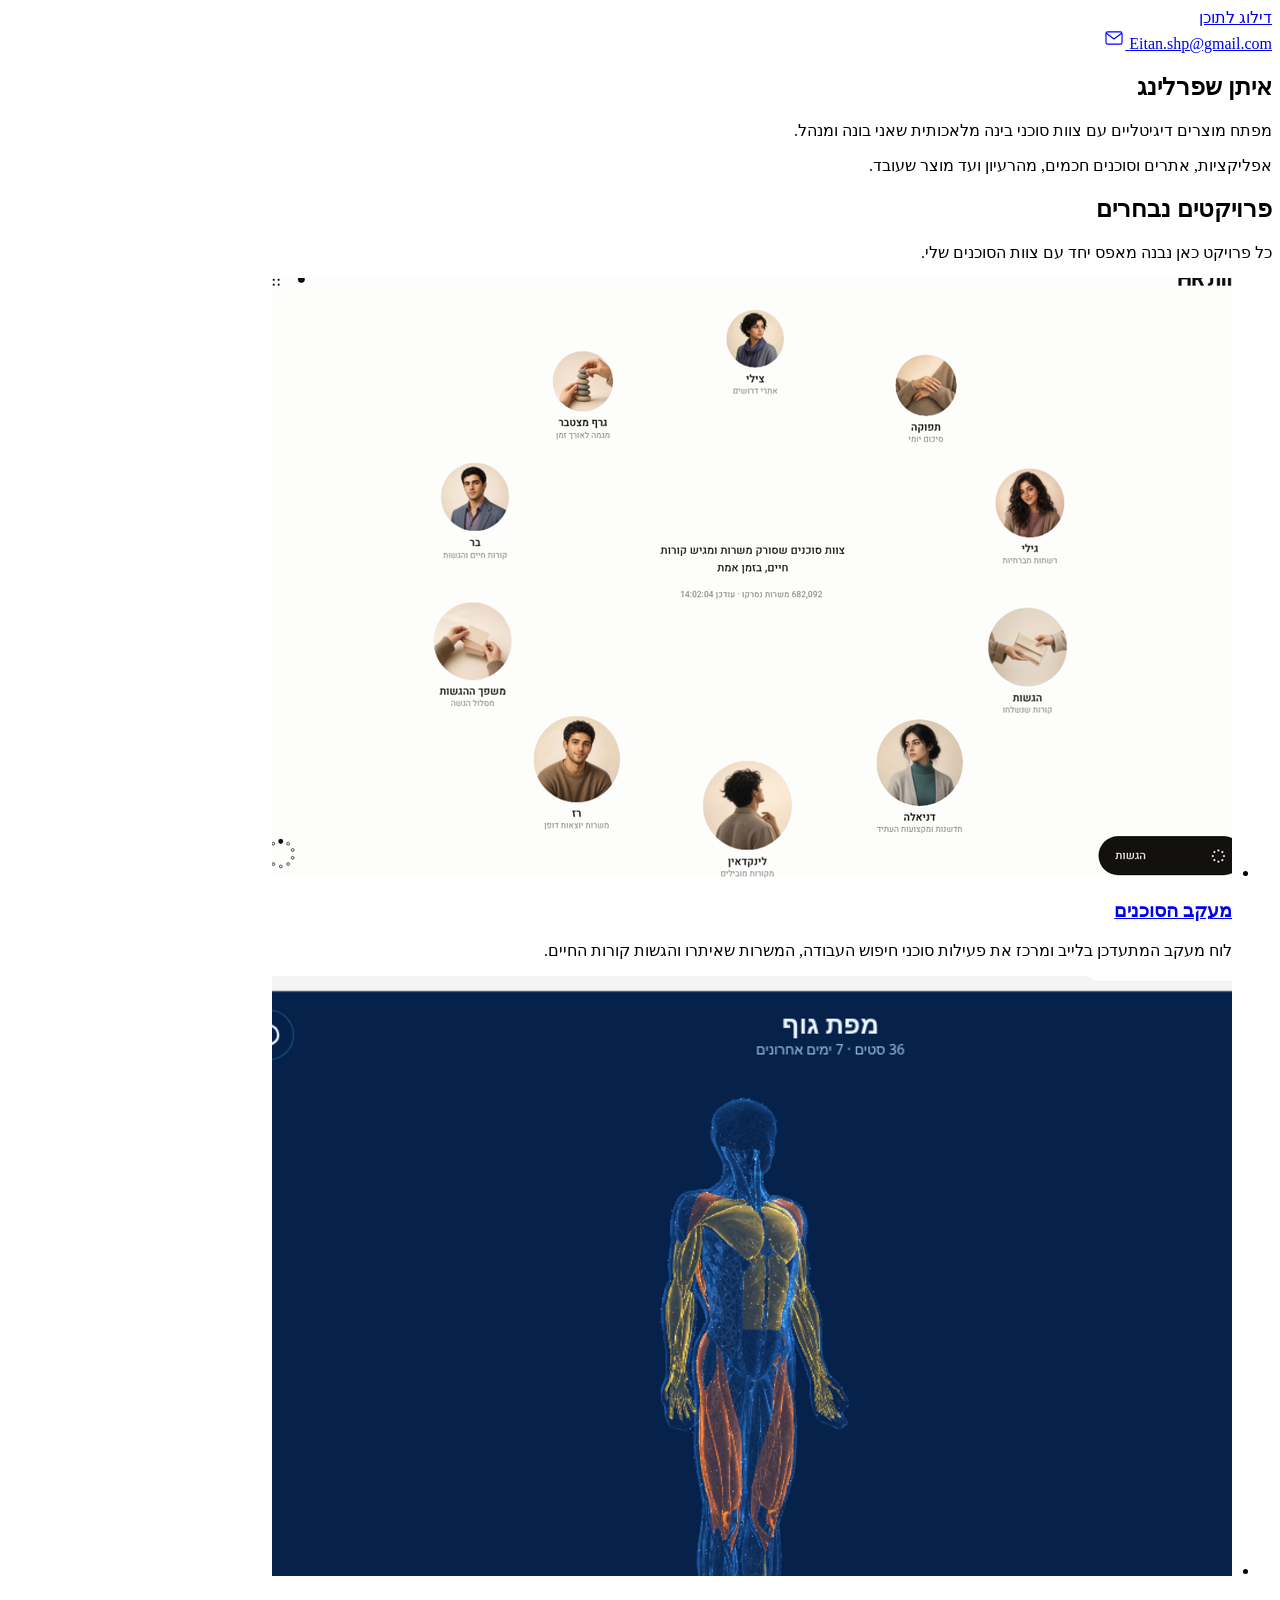
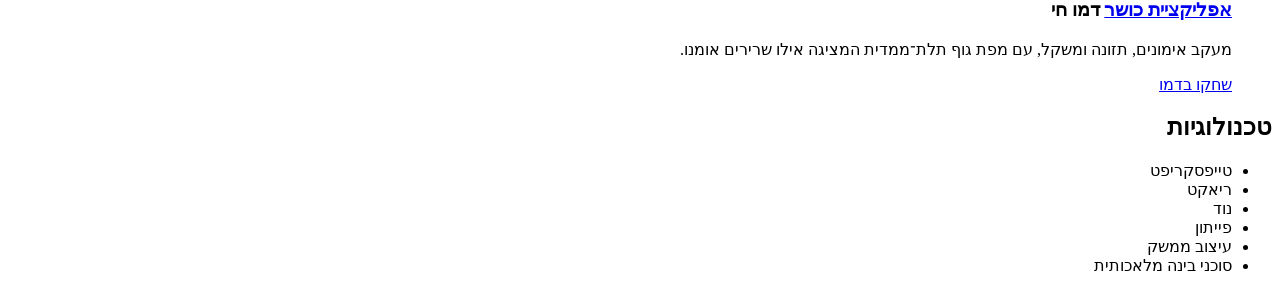
==== commit 3e50541a: "Remove the scenario simulator from the portfolio Drop the simulator page, card, script, cover, and A" ====
--- a/index.html
+++ b/index.html
@@ -56,15 +56,6 @@
           <a class="demo-link" href="fitness/">שחקו בדמו</a>
         </div>
       </li>
-      <li class="card">
-        <a class="card-media" href="simulator/">
-          <img src="covers/cover-simulator.png" width="960" height="600" alt="מוקאפ של שיחת הסימולטור">
-        </a>
-        <div class="card-copy">
-          <h3><a href="simulator/">סימולטור התרחישים</a></h3>
-          <p>מה יקרה אם? מתארים מצב, והסוכן מריץ עליו מספר עצום של הדמיות, מפוליטיקה עולמית ושווקים ועד אנרגיה וטכנולוגיה. התשובה מגיעה כארבעה תרחישים, מהסביר ביותר ועד הבלתי צפוי, עם מדד איום והמלצה לפעולה.</p>
-        </div>
-      </li>
     </ul>
   </section>
   <section class="section wrap" aria-labelledby="stack-title">
